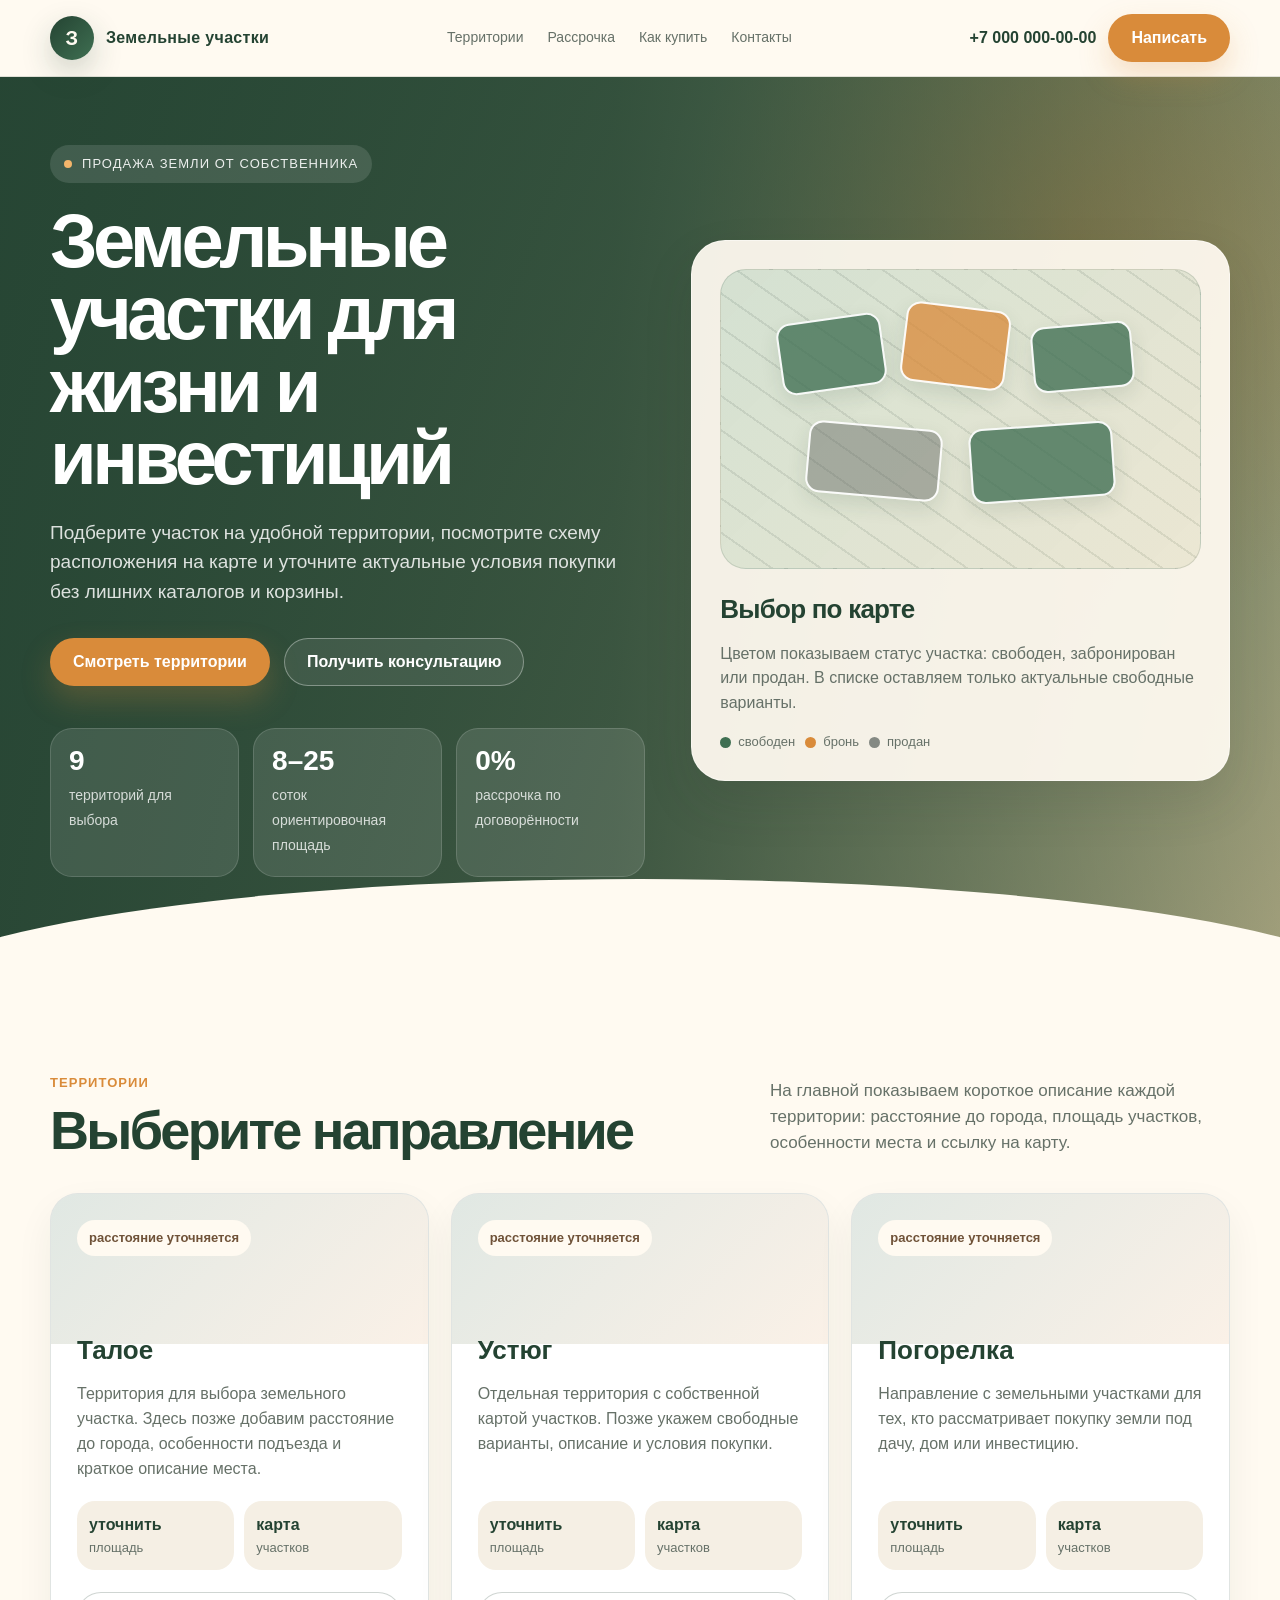
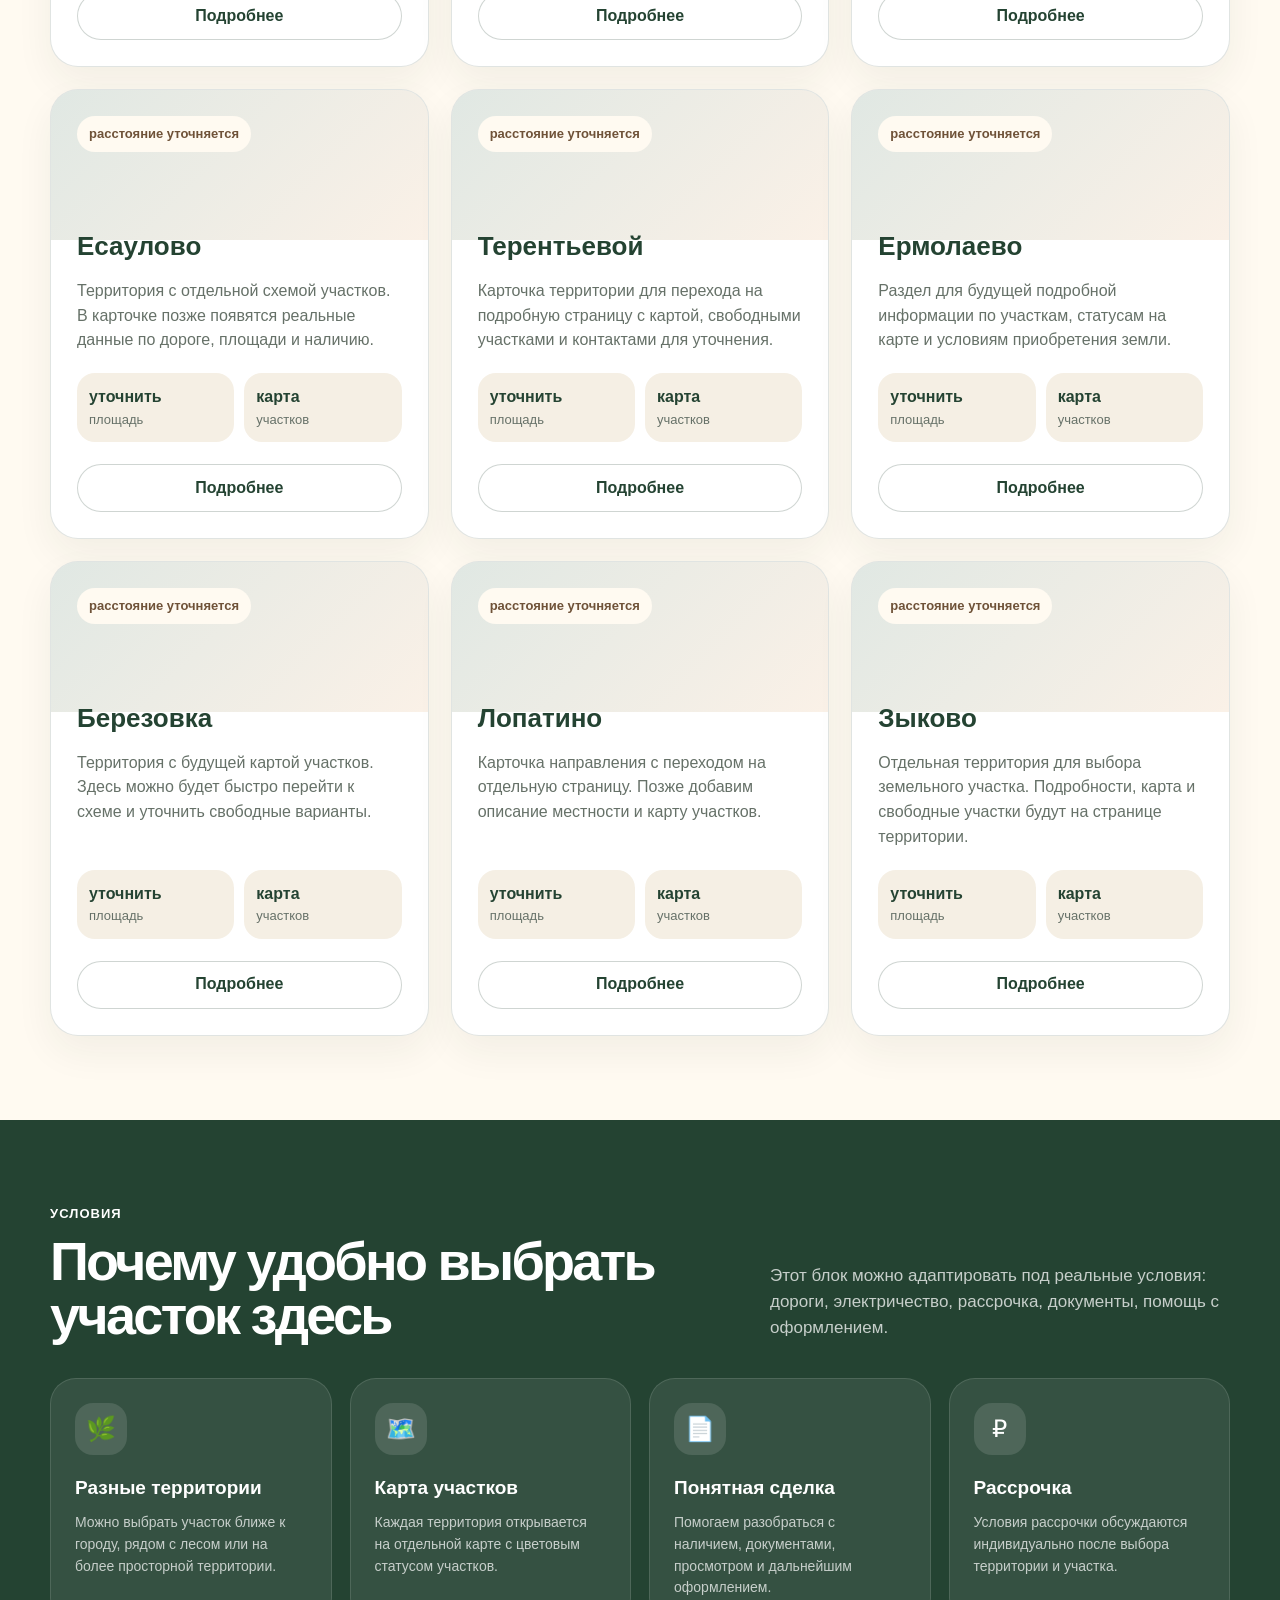
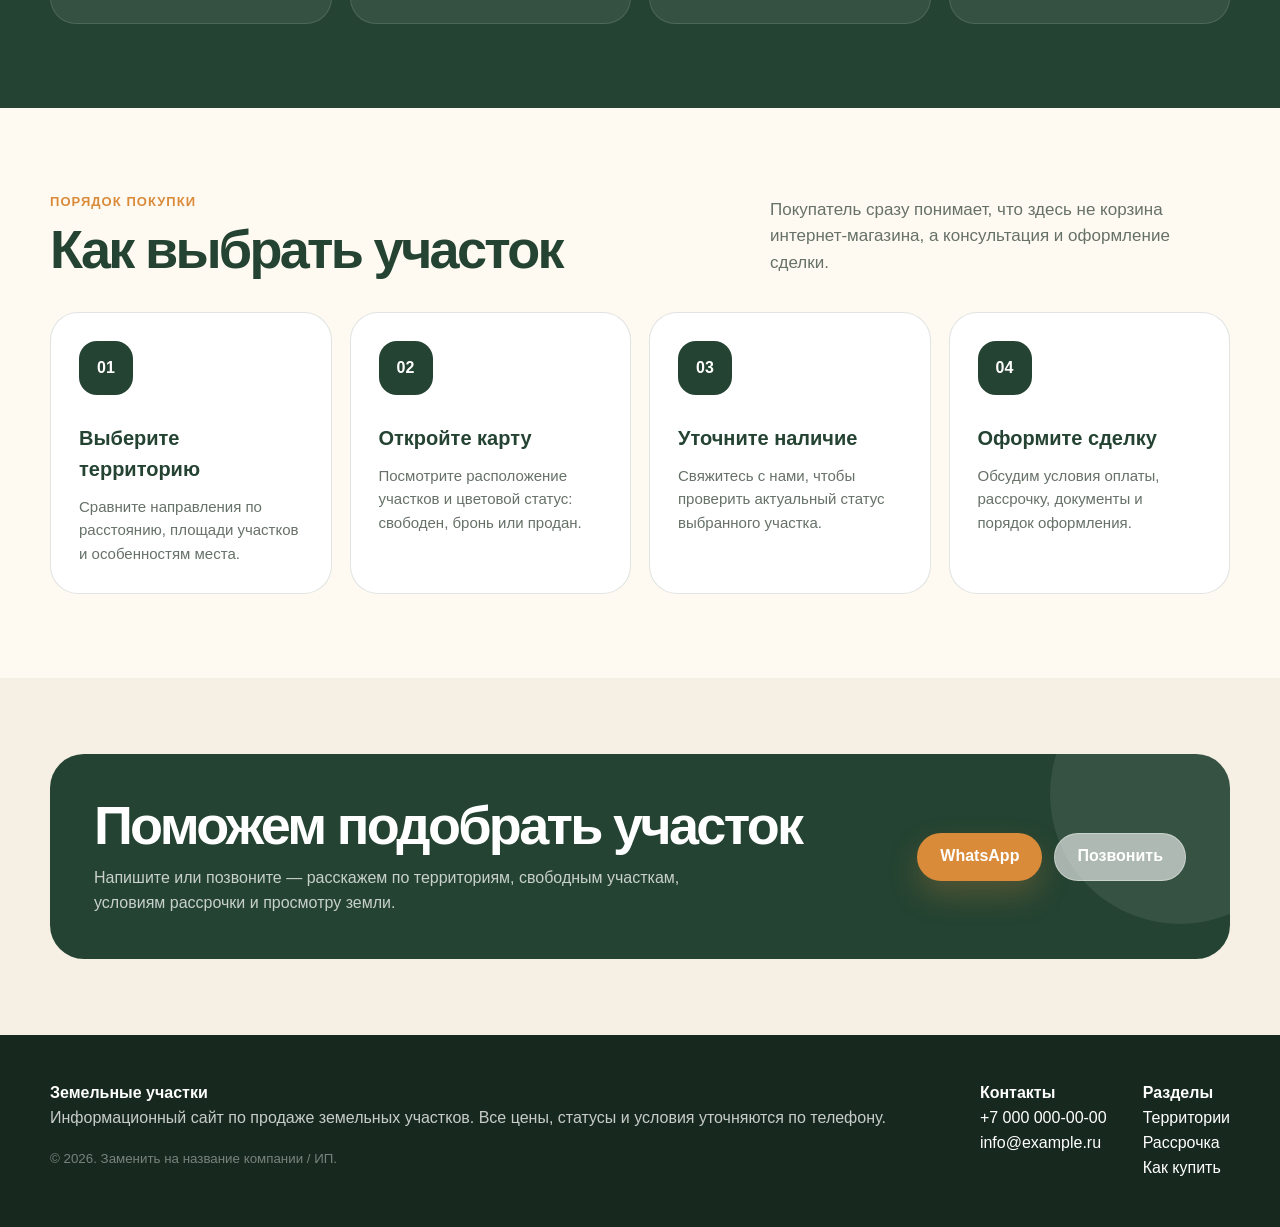
==== index.html @ 8393fc31 "Add files via upload" ====
<!DOCTYPE html>
<html lang="ru">
<head>
  <meta charset="UTF-8" />
  <meta name="viewport" content="width=device-width, initial-scale=1.0" />
  <title>Земельные участки — продажа от собственника</title>
  <link rel="stylesheet" href="style.css" />
</head>
<body>
  <header class="topbar">
    <div class="container header">
      <a class="brand" href="index.html" aria-label="На главную">
        <span class="brand-mark">З</span>
        <span>Земельные участки</span>
      </a>

      <nav class="nav" aria-label="Основная навигация">
        <a href="#territories">Территории</a>
        <a href="#installment">Рассрочка</a>
        <a href="#steps">Как купить</a>
        <a href="#contacts">Контакты</a>
      </nav>

      <div class="header-contacts">
        <a class="phone" href="tel:+70000000000">+7 000 000-00-00</a>
        <a class="btn btn-primary" href="https://wa.me/70000000000">Написать</a>
      </div>
    </div>
  </header>

  <main id="top">
    <section class="hero">
      <div class="container hero-inner">
        <div>
          <span class="eyebrow">Продажа земли от собственника</span>
          <h1>Земельные участки для жизни и инвестиций</h1>
          <p class="hero-text">
            Подберите участок на удобной территории, посмотрите схему расположения на карте и уточните актуальные условия покупки без лишних каталогов и корзины.
          </p>
          <div class="hero-actions">
            <a class="btn btn-primary" href="#territories">Смотреть территории</a>
            <a class="btn btn-outline" href="#contacts">Получить консультацию</a>
          </div>
          <div class="stats" aria-label="Краткие преимущества">
            <div class="stat"><strong>9</strong><span>территорий для выбора</span></div>
            <div class="stat"><strong>8–25</strong><span>соток ориентировочная площадь</span></div>
            <div class="stat"><strong>0%</strong><span>рассрочка по договорённости</span></div>
          </div>
        </div>

        <aside class="hero-card" aria-label="Схема участков">
          <div class="hero-card-map">
            <span class="plot-shape plot-free plot-1" title="Свободный участок"></span>
            <span class="plot-shape plot-booked plot-2" title="Забронированный участок"></span>
            <span class="plot-shape plot-free plot-3" title="Свободный участок"></span>
            <span class="plot-shape plot-sold plot-4" title="Проданный участок"></span>
            <span class="plot-shape plot-free plot-5" title="Свободный участок"></span>
          </div>
          <h3>Выбор по карте</h3>
          <p>Цветом показываем статус участка: свободен, забронирован или продан. В списке оставляем только актуальные свободные варианты.</p>
          <div class="legend">
            <span><i class="dot dot-free"></i> свободен</span>
            <span><i class="dot dot-booked"></i> бронь</span>
            <span><i class="dot dot-sold"></i> продан</span>
          </div>
        </aside>
      </div>
    </section>

    <section class="section" id="territories">
      <div class="container">
        <div class="section-head">
          <div>
            <div class="section-label">Территории</div>
            <h2>Выберите направление</h2>
          </div>
          <p class="section-subtitle">На главной показываем короткое описание каждой территории: расстояние до города, площадь участков, особенности места и ссылку на карту.</p>
        </div>

        <div class="territories-grid">
          <article class="territory-card">
            <span class="distance">расстояние уточняется</span>
            <h3>Талое</h3>
            <p>Территория для выбора земельного участка. Здесь позже добавим расстояние до города, особенности подъезда и краткое описание места.</p>
            <div class="card-meta"><div class="meta-item"><strong>уточнить</strong>площадь</div><div class="meta-item"><strong>карта</strong>участков</div></div>
            <a class="btn btn-outline" href="taloe.html">Подробнее</a>
          </article>

          <article class="territory-card">
            <span class="distance">расстояние уточняется</span>
            <h3>Устюг</h3>
            <p>Отдельная территория с собственной картой участков. Позже укажем свободные варианты, описание и условия покупки.</p>
            <div class="card-meta"><div class="meta-item"><strong>уточнить</strong>площадь</div><div class="meta-item"><strong>карта</strong>участков</div></div>
            <a class="btn btn-outline" href="#">Подробнее</a>
          </article>

          <article class="territory-card">
            <span class="distance">расстояние уточняется</span>
            <h3>Погорелка</h3>
            <p>Направление с земельными участками для тех, кто рассматривает покупку земли под дачу, дом или инвестицию.</p>
            <div class="card-meta"><div class="meta-item"><strong>уточнить</strong>площадь</div><div class="meta-item"><strong>карта</strong>участков</div></div>
            <a class="btn btn-outline" href="#">Подробнее</a>
          </article>

          <article class="territory-card">
            <span class="distance">расстояние уточняется</span>
            <h3>Есаулово</h3>
            <p>Территория с отдельной схемой участков. В карточке позже появятся реальные данные по дороге, площади и наличию.</p>
            <div class="card-meta"><div class="meta-item"><strong>уточнить</strong>площадь</div><div class="meta-item"><strong>карта</strong>участков</div></div>
            <a class="btn btn-outline" href="#">Подробнее</a>
          </article>

          <article class="territory-card">
            <span class="distance">расстояние уточняется</span>
            <h3>Терентьевой</h3>
            <p>Карточка территории для перехода на подробную страницу с картой, свободными участками и контактами для уточнения.</p>
            <div class="card-meta"><div class="meta-item"><strong>уточнить</strong>площадь</div><div class="meta-item"><strong>карта</strong>участков</div></div>
            <a class="btn btn-outline" href="#">Подробнее</a>
          </article>

          <article class="territory-card">
            <span class="distance">расстояние уточняется</span>
            <h3>Ермолаево</h3>
            <p>Раздел для будущей подробной информации по участкам, статусам на карте и условиям приобретения земли.</p>
            <div class="card-meta"><div class="meta-item"><strong>уточнить</strong>площадь</div><div class="meta-item"><strong>карта</strong>участков</div></div>
            <a class="btn btn-outline" href="#">Подробнее</a>
          </article>

          <article class="territory-card">
            <span class="distance">расстояние уточняется</span>
            <h3>Березовка</h3>
            <p>Территория с будущей картой участков. Здесь можно будет быстро перейти к схеме и уточнить свободные варианты.</p>
            <div class="card-meta"><div class="meta-item"><strong>уточнить</strong>площадь</div><div class="meta-item"><strong>карта</strong>участков</div></div>
            <a class="btn btn-outline" href="#">Подробнее</a>
          </article>

          <article class="territory-card">
            <span class="distance">расстояние уточняется</span>
            <h3>Лопатино</h3>
            <p>Карточка направления с переходом на отдельную страницу. Позже добавим описание местности и карту участков.</p>
            <div class="card-meta"><div class="meta-item"><strong>уточнить</strong>площадь</div><div class="meta-item"><strong>карта</strong>участков</div></div>
            <a class="btn btn-outline" href="#">Подробнее</a>
          </article>

          <article class="territory-card">
            <span class="distance">расстояние уточняется</span>
            <h3>Зыково</h3>
            <p>Отдельная территория для выбора земельного участка. Подробности, карта и свободные участки будут на странице территории.</p>
            <div class="card-meta"><div class="meta-item"><strong>уточнить</strong>площадь</div><div class="meta-item"><strong>карта</strong>участков</div></div>
            <a class="btn btn-outline" href="#">Подробнее</a>
          </article>
        </div>
      </div>
    </section>

    <section class="section benefits" id="installment">
      <div class="container">
        <div class="section-head">
          <div><div class="section-label">Условия</div><h2>Почему удобно выбрать участок здесь</h2></div>
          <p class="section-subtitle">Этот блок можно адаптировать под реальные условия: дороги, электричество, рассрочка, документы, помощь с оформлением.</p>
        </div>
        <div class="benefit-grid">
          <div class="benefit"><div class="benefit-icon">🌿</div><h3>Разные территории</h3><p>Можно выбрать участок ближе к городу, рядом с лесом или на более просторной территории.</p></div>
          <div class="benefit"><div class="benefit-icon">🗺️</div><h3>Карта участков</h3><p>Каждая территория открывается на отдельной карте с цветовым статусом участков.</p></div>
          <div class="benefit"><div class="benefit-icon">📄</div><h3>Понятная сделка</h3><p>Помогаем разобраться с наличием, документами, просмотром и дальнейшим оформлением.</p></div>
          <div class="benefit"><div class="benefit-icon">₽</div><h3>Рассрочка</h3><p>Условия рассрочки обсуждаются индивидуально после выбора территории и участка.</p></div>
        </div>
      </div>
    </section>

    <section class="section" id="steps">
      <div class="container">
        <div class="section-head">
          <div><div class="section-label">Порядок покупки</div><h2>Как выбрать участок</h2></div>
          <p class="section-subtitle">Покупатель сразу понимает, что здесь не корзина интернет-магазина, а консультация и оформление сделки.</p>
        </div>
        <div class="steps">
          <div class="step"><h3>Выберите территорию</h3><p>Сравните направления по расстоянию, площади участков и особенностям места.</p></div>
          <div class="step"><h3>Откройте карту</h3><p>Посмотрите расположение участков и цветовой статус: свободен, бронь или продан.</p></div>
          <div class="step"><h3>Уточните наличие</h3><p>Свяжитесь с нами, чтобы проверить актуальный статус выбранного участка.</p></div>
          <div class="step"><h3>Оформите сделку</h3><p>Обсудим условия оплаты, рассрочку, документы и порядок оформления.</p></div>
        </div>
      </div>
    </section>

    <section class="cta" id="contacts">
      <div class="container">
        <div class="cta-box">
          <div>
            <h2>Поможем подобрать участок</h2>
            <p>Напишите или позвоните — расскажем по территориям, свободным участкам, условиям рассрочки и просмотру земли.</p>
          </div>
          <div class="cta-actions">
            <a class="btn btn-primary" href="https://wa.me/70000000000">WhatsApp</a>
            <a class="btn btn-outline" href="tel:+70000000000" style="color: #fff; border-color: rgba(255,255,255,.35);">Позвонить</a>
          </div>
        </div>
      </div>
    </section>
  </main>

  <footer class="footer">
    <div class="container footer-grid">
      <div>
        <strong>Земельные участки</strong>
        <p>Информационный сайт по продаже земельных участков. Все цены, статусы и условия уточняются по телефону.</p>
        <small>© 2026. Заменить на название компании / ИП.</small>
      </div>
      <div><strong>Контакты</strong><br><a href="tel:+70000000000">+7 000 000-00-00</a><br><a href="mailto:info@example.ru">info@example.ru</a></div>
      <div><strong>Разделы</strong><br><a href="#territories">Территории</a><br><a href="#installment">Рассрочка</a><br><a href="#steps">Как купить</a></div>
    </div>
  </footer>
</body>
</html>
---- style.css ----
:root {
  --green: #244332;
  --green-2: #3f6f52;
  --green-3: #e8f1e8;
  --sand: #f5efe4;
  --cream: #fffaf1;
  --orange: #d98b3a;
  --brown: #6f5238;
  --text: #213126;
  --muted: #667168;
  --white: #ffffff;
  --line: rgba(36, 67, 50, 0.14);
  --shadow: 0 22px 50px rgba(38, 48, 42, 0.12);
  --radius: 28px;
  --container: 1180px;
}

* { box-sizing: border-box; margin: 0; padding: 0; }
html { scroll-behavior: smooth; }
body {
  font-family: Arial, Helvetica, sans-serif;
  color: var(--text);
  background: var(--cream);
  line-height: 1.55;
}
a { color: inherit; text-decoration: none; }
img { max-width: 100%; display: block; }
.container { width: min(var(--container), calc(100% - 32px)); margin: 0 auto; }

.topbar {
  position: sticky;
  top: 0;
  z-index: 20;
  background: rgba(255, 250, 241, 0.92);
  backdrop-filter: blur(16px);
  border-bottom: 1px solid var(--line);
}
.header {
  min-height: 76px;
  display: flex;
  align-items: center;
  justify-content: space-between;
  gap: 24px;
}
.brand {
  display: flex;
  align-items: center;
  gap: 12px;
  font-weight: 800;
  letter-spacing: 0.02em;
  color: var(--green);
}
.brand-mark {
  width: 44px;
  height: 44px;
  border-radius: 50%;
  background: linear-gradient(135deg, var(--green), var(--green-2));
  display: grid;
  place-items: center;
  color: var(--cream);
  font-size: 20px;
  box-shadow: 0 12px 30px rgba(36, 67, 50, 0.22);
}
.nav { display: flex; align-items: center; gap: 24px; font-size: 14px; color: var(--muted); }
.nav a:hover { color: var(--green); }
.header-contacts { display: flex; align-items: center; gap: 12px; white-space: nowrap; }
.phone { font-weight: 800; color: var(--green); }

.btn {
  display: inline-flex;
  align-items: center;
  justify-content: center;
  gap: 8px;
  min-height: 48px;
  padding: 0 22px;
  border-radius: 999px;
  border: 1px solid transparent;
  font-weight: 700;
  cursor: pointer;
  transition: 0.2s ease;
  text-align: center;
}
.btn-primary { color: var(--white); background: var(--orange); box-shadow: 0 14px 30px rgba(217, 139, 58, 0.25); }
.btn-primary:hover { transform: translateY(-2px); box-shadow: 0 18px 36px rgba(217, 139, 58, 0.32); }
.btn-outline { color: var(--green); border-color: rgba(36, 67, 50, 0.22); background: rgba(255, 255, 255, 0.6); }
.btn-outline:hover { border-color: var(--green); background: var(--white); }

.hero,
.territory-hero {
  position: relative;
  overflow: hidden;
  color: var(--white);
  background:
    linear-gradient(90deg, rgba(36, 67, 50, 0.94) 0%, rgba(36, 67, 50, 0.80) 48%, rgba(36, 67, 50, 0.30) 100%),
    radial-gradient(circle at 84% 18%, rgba(217, 139, 58, 0.45), transparent 30%),
    linear-gradient(135deg, #486d50, #d8c79b);
}
.hero::after,
.territory-hero::after {
  content: "";
  position: absolute;
  inset: auto -10% -150px -10%;
  height: 260px;
  background: var(--cream);
  border-radius: 50% 50% 0 0;
}
.hero-inner,
.territory-hero-inner {
  position: relative;
  z-index: 2;
  min-height: 650px;
  display: grid;
  grid-template-columns: 1.05fr 0.95fr;
  gap: 46px;
  align-items: center;
  padding: 68px 0 112px;
}
.territory-hero-inner { min-height: 520px; }
.breadcrumbs { display: flex; flex-wrap: wrap; gap: 8px; margin-bottom: 26px; color: rgba(255, 255, 255, 0.72); font-size: 14px; }
.breadcrumbs a { color: rgba(255, 255, 255, 0.86); }
.eyebrow {
  display: inline-flex;
  align-items: center;
  gap: 10px;
  margin-bottom: 22px;
  padding: 9px 14px;
  border-radius: 999px;
  background: rgba(255, 255, 255, 0.12);
  color: rgba(255, 255, 255, 0.9);
  font-size: 13px;
  text-transform: uppercase;
  letter-spacing: 0.08em;
}
.eyebrow::before { content: ""; width: 8px; height: 8px; border-radius: 50%; background: #f3b56b; }
h1 { font-size: clamp(38px, 6vw, 76px); line-height: 0.95; letter-spacing: -0.06em; margin-bottom: 24px; }
.hero-text { max-width: 650px; color: rgba(255, 255, 255, 0.84); font-size: 19px; margin-bottom: 32px; }
.hero-actions { display: flex; flex-wrap: wrap; gap: 14px; margin-bottom: 42px; }
.territory-hero .hero-actions { margin-bottom: 0; }
.hero .btn-outline,
.territory-hero .btn-outline { color: var(--white); border-color: rgba(255, 255, 255, 0.35); background: rgba(255, 255, 255, 0.08); }

.stats { display: grid; grid-template-columns: repeat(3, 1fr); gap: 14px; max-width: 670px; }
.stat { padding: 18px; border-radius: 22px; background: rgba(255, 255, 255, 0.11); border: 1px solid rgba(255, 255, 255, 0.14); }
.stat strong { display: block; font-size: 28px; line-height: 1; margin-bottom: 8px; }
.stat span { color: rgba(255, 255, 255, 0.78); font-size: 14px; }

.hero-card,
.hero-side-card {
  padding: 28px;
  border-radius: 34px;
  background: rgba(255, 250, 241, 0.94);
  color: var(--text);
  box-shadow: var(--shadow);
  border: 1px solid rgba(255, 255, 255, 0.45);
}
.hero-card-map {
  min-height: 300px;
  border-radius: 26px;
  background:
    linear-gradient(135deg, rgba(63, 111, 82, 0.15), rgba(217, 139, 58, 0.12)),
    repeating-linear-gradient(35deg, rgba(36, 67, 50, 0.11) 0 2px, transparent 2px 28px),
    #eef4e8;
  border: 1px solid var(--line);
  position: relative;
  overflow: hidden;
  margin-bottom: 20px;
}
.plot-shape { position: absolute; border-radius: 14px; border: 2px solid rgba(255, 255, 255, 0.95); box-shadow: 0 8px 20px rgba(36, 67, 50, 0.12); }
.plot-free { background: rgba(63, 111, 82, 0.78); }
.plot-booked { background: rgba(217, 139, 58, 0.76); }
.plot-sold { background: rgba(92, 97, 91, 0.44); }
.plot-1 { left: 12%; top: 16%; width: 22%; height: 24%; transform: rotate(-8deg); }
.plot-2 { left: 38%; top: 12%; width: 22%; height: 27%; transform: rotate(7deg); }
.plot-3 { left: 65%; top: 18%; width: 21%; height: 22%; transform: rotate(-5deg); }
.plot-4 { left: 18%; top: 52%; width: 28%; height: 24%; transform: rotate(5deg); }
.plot-5 { left: 52%; top: 52%; width: 30%; height: 25%; transform: rotate(-4deg); }
.hero-card h3,
.hero-side-card h2 { font-size: 26px; color: var(--green); margin-bottom: 12px; letter-spacing: -0.03em; }
.hero-card p,
.hero-side-card p { color: var(--muted); }

.legend,
.status-legend { display: flex; flex-wrap: wrap; gap: 10px; margin-top: 16px; font-size: 13px; color: var(--muted); }
.legend span,
.status-legend span { display: inline-flex; align-items: center; gap: 7px; }
.dot { width: 11px; height: 11px; border-radius: 50%; display: inline-block; }
.dot-free { background: #3f6f52; }
.dot-booked { background: #d98b3a; }
.dot-sold { background: #848983; }

.quick-info { display: grid; gap: 12px; margin-bottom: 20px; }
.quick-info-item { display: flex; align-items: center; justify-content: space-between; gap: 16px; padding: 14px; border-radius: 18px; background: var(--sand); color: var(--muted); }
.quick-info-item strong { color: var(--green); text-align: right; }

.section { padding: 84px 0; }
.section-head { display: flex; justify-content: space-between; gap: 28px; align-items: end; margin-bottom: 36px; }
.section-label { color: var(--orange); font-weight: 800; text-transform: uppercase; letter-spacing: 0.08em; font-size: 13px; margin-bottom: 10px; }
h2 { font-size: clamp(32px, 4.6vw, 54px); line-height: 1; letter-spacing: -0.05em; color: var(--green); }
.section-subtitle { max-width: 460px; color: var(--muted); font-size: 17px; }

.territories-grid { display: grid; grid-template-columns: repeat(3, 1fr); gap: 22px; }
.territory-card {
  position: relative;
  padding: 26px;
  min-height: 360px;
  border-radius: var(--radius);
  background: var(--white);
  border: 1px solid var(--line);
  box-shadow: 0 16px 38px rgba(38, 48, 42, 0.06);
  display: flex;
  flex-direction: column;
  overflow: hidden;
}
.territory-card::before { content: ""; position: absolute; inset: 0; height: 150px; background: linear-gradient(135deg, rgba(63, 111, 82, 0.16), rgba(217, 139, 58, 0.12)); }
.territory-card > * { position: relative; z-index: 2; }
.distance { align-self: flex-start; padding: 8px 12px; border-radius: 999px; background: var(--cream); color: var(--brown); font-weight: 700; font-size: 13px; margin-bottom: 74px; }
.territory-card h3 { font-size: 26px; color: var(--green); margin-bottom: 12px; }
.territory-card p { color: var(--muted); margin-bottom: 20px; }
.card-meta { display: grid; grid-template-columns: repeat(2, 1fr); gap: 10px; margin-top: auto; margin-bottom: 22px; }
.meta-item { padding: 12px; border-radius: 18px; background: var(--sand); font-size: 13px; color: var(--muted); }
.meta-item strong { display: block; color: var(--green); font-size: 16px; }

.benefits { background: var(--green); color: var(--white); }
.benefits h2,
.benefits .section-label { color: var(--white); }
.benefits .section-subtitle { color: rgba(255, 255, 255, 0.74); }
.benefit-grid { display: grid; grid-template-columns: repeat(4, 1fr); gap: 18px; }
.benefit { padding: 24px; border-radius: 26px; background: rgba(255, 255, 255, 0.08); border: 1px solid rgba(255, 255, 255, 0.12); }
.benefit-icon { width: 52px; height: 52px; border-radius: 18px; display: grid; place-items: center; background: rgba(255, 255, 255, 0.12); margin-bottom: 18px; font-size: 24px; }
.benefit h3 { margin-bottom: 10px; font-size: 19px; }
.benefit p { color: rgba(255, 255, 255, 0.72); font-size: 14px; }

.map-layout { display: grid; grid-template-columns: 1.25fr 0.75fr; gap: 26px; align-items: start; }
.map-box { border-radius: 32px; overflow: hidden; min-height: 590px; background: var(--sand); box-shadow: var(--shadow); border: 1px solid var(--line); }
.map-box iframe { width: 100%; height: 590px; border: none; display: block; }
.panel { border-radius: 32px; padding: 28px; background: var(--white); border: 1px solid var(--line); box-shadow: 0 18px 42px rgba(38, 48, 42, 0.06); }
.panel h3 { font-size: 26px; color: var(--green); margin-bottom: 14px; letter-spacing: -0.03em; }
.panel p { color: var(--muted); }
.available-top { display: flex; align-items: center; justify-content: space-between; gap: 14px; margin-top: 22px; margin-bottom: 12px; }
.available-count { padding: 7px 12px; border-radius: 999px; background: var(--green-3); color: var(--green); font-size: 13px; font-weight: 800; white-space: nowrap; }
.available-list { display: grid; gap: 10px; max-height: 520px; overflow: auto; padding-right: 6px; }
.available-list::-webkit-scrollbar { width: 8px; }
.available-list::-webkit-scrollbar-thumb { background: rgba(36, 67, 50, 0.22); border-radius: 999px; }
.plot-card { display: grid; grid-template-columns: 1fr auto; gap: 10px; padding: 14px; border-radius: 18px; background: var(--green-3); border: 1px solid rgba(63, 111, 82, 0.14); }
.plot-card strong { color: var(--green); }
.plot-card span { color: var(--muted); font-size: 14px; }
.status-pill { align-self: start; padding: 5px 10px; border-radius: 999px; background: #ffffff; color: var(--green); font-size: 12px; font-weight: 800; border: 1px solid rgba(63, 111, 82, 0.18); }
.note-box { margin-top: 20px; padding: 18px; border-radius: 20px; background: var(--sand); color: var(--brown); font-size: 14px; }
.details-grid { display: grid; grid-template-columns: repeat(3, 1fr); gap: 18px; }
.detail-card { padding: 26px; border-radius: 28px; background: var(--white); border: 1px solid var(--line); box-shadow: 0 16px 38px rgba(38, 48, 42, 0.06); }
.detail-card h3 { color: var(--green); font-size: 22px; margin-bottom: 12px; }
.detail-card p { color: var(--muted); }
.steps,
.buy-steps { display: grid; grid-template-columns: repeat(4, 1fr); gap: 18px; counter-reset: step; }
.step { position: relative; padding: 28px; border-radius: 28px; background: var(--white); border: 1px solid var(--line); min-height: 220px; counter-increment: step; }
.step::before { content: counter(step, decimal-leading-zero); display: inline-flex; width: 54px; height: 54px; border-radius: 18px; align-items: center; justify-content: center; background: var(--green); color: var(--white); font-weight: 800; margin-bottom: 28px; }
.step h3 { color: var(--green); margin-bottom: 10px; font-size: 20px; }
.step p { color: var(--muted); font-size: 15px; }
.cta { padding: 76px 0; background: var(--sand); }
.cta-box { display: grid; grid-template-columns: 1fr auto; align-items: center; gap: 28px; padding: 44px; border-radius: 34px; background: var(--green); color: var(--white); overflow: hidden; position: relative; }
.cta-box::after { content: ""; position: absolute; width: 260px; height: 260px; right: -80px; top: -90px; border-radius: 50%; background: rgba(255, 255, 255, 0.08); }
.cta-box h2 { color: var(--white); margin-bottom: 14px; }
.cta-box p { color: rgba(255, 255, 255, 0.75); max-width: 620px; }
.cta-actions { display: flex; flex-wrap: wrap; gap: 12px; position: relative; z-index: 2; }
.footer { padding: 46px 0; background: #17291f; color: rgba(255, 255, 255, 0.76); }
.footer-grid { display: grid; grid-template-columns: 1fr auto auto; gap: 36px; align-items: start; }
.footer strong,
.footer a { color: var(--white); }
.footer small { display: block; margin-top: 18px; color: rgba(255, 255, 255, 0.42); }

@media (max-width: 980px) {
  .nav { display: none; }
  .hero-inner,
  .territory-hero-inner,
  .map-layout,
  .cta-box,
  .footer-grid { grid-template-columns: 1fr; }
  .hero-inner,
  .territory-hero-inner { min-height: auto; padding-top: 56px; }
  .territories-grid,
  .benefit-grid,
  .steps,
  .buy-steps,
  .details-grid { grid-template-columns: repeat(2, 1fr); }
  .section-head { display: block; }
  .section-subtitle { margin-top: 16px; }
}
@media (max-width: 640px) {
  .header { min-height: auto; padding: 14px 0; }
  .header-contacts .phone { display: none; }
  .hero-inner,
  .territory-hero-inner { padding-bottom: 92px; }
  .stats,
  .territories-grid,
  .benefit-grid,
  .steps,
  .buy-steps,
  .details-grid { grid-template-columns: 1fr; }
  .section { padding: 62px 0; }
  .territory-card,
  .hero-card,
  .hero-side-card,
  .panel,
  .detail-card,
  .cta-box { padding: 22px; border-radius: 24px; }
  .map-box,
  .map-box iframe { min-height: 430px; height: 430px; }
}
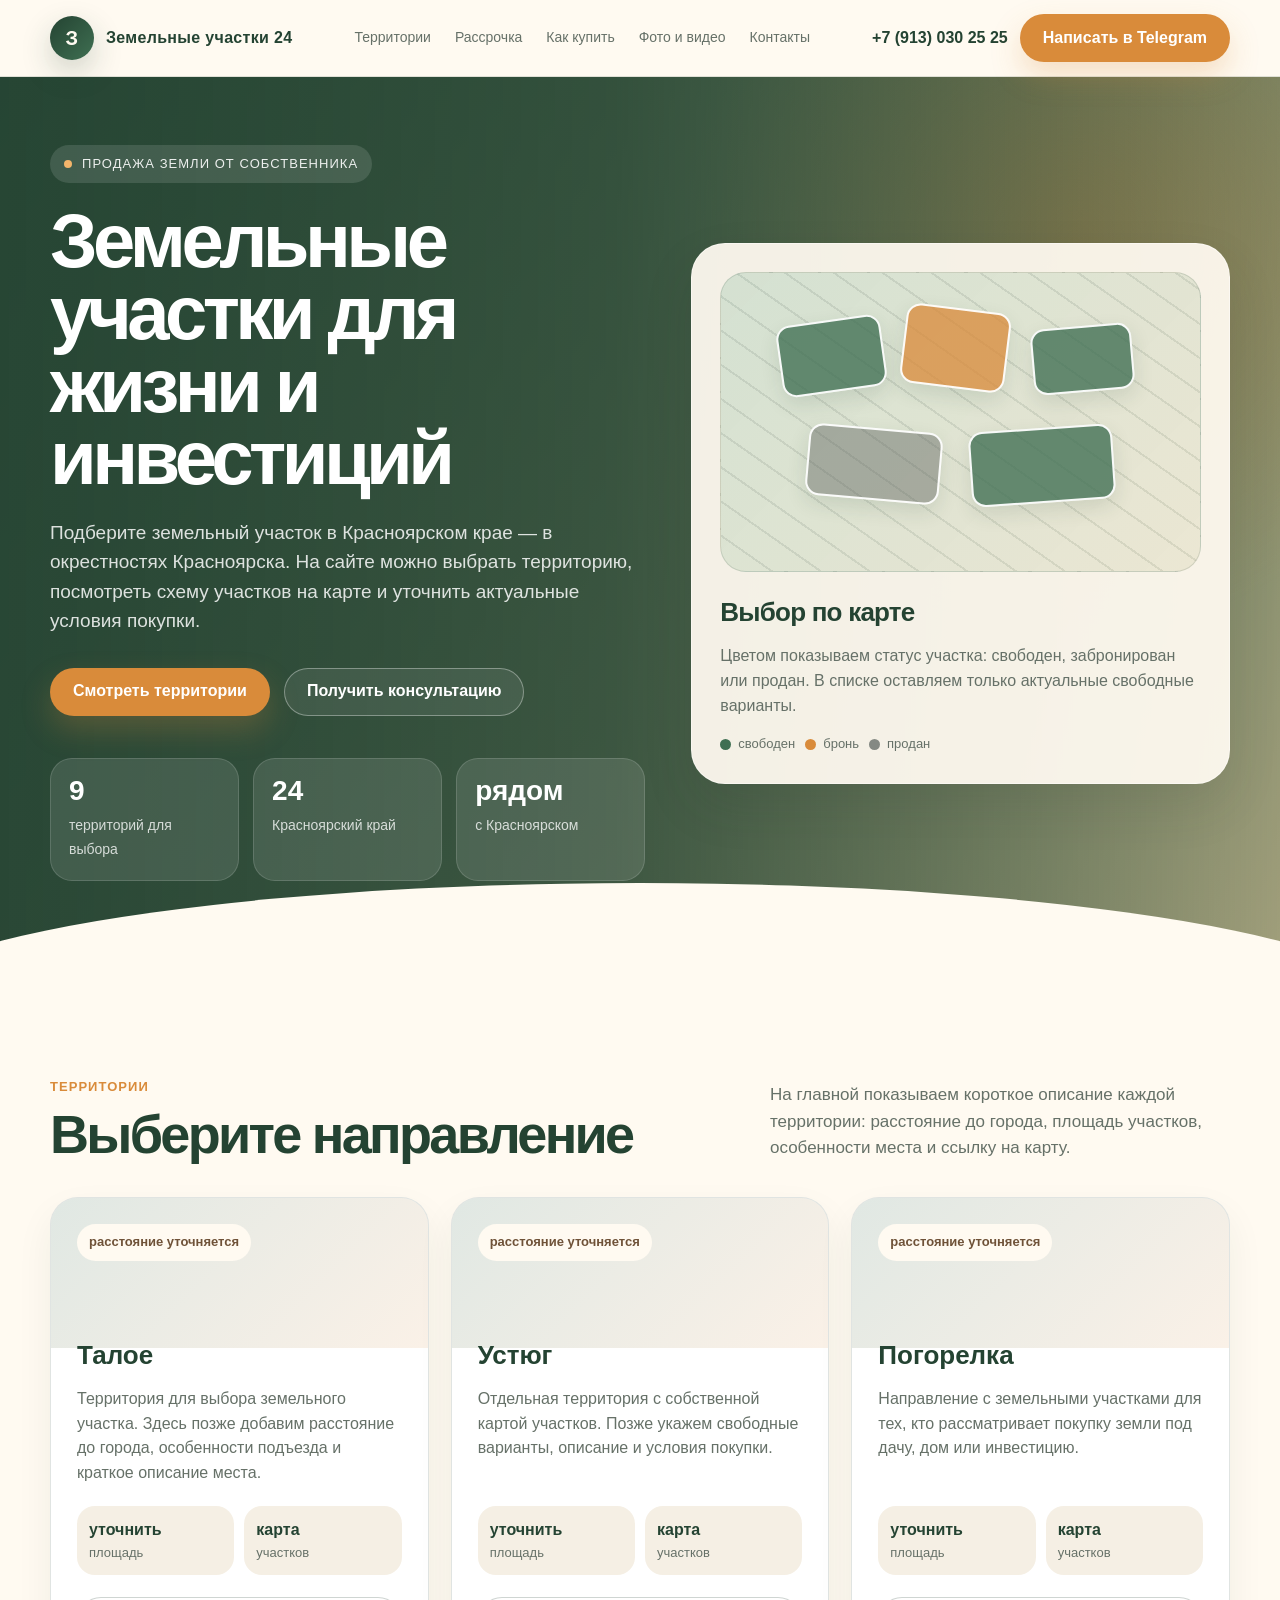
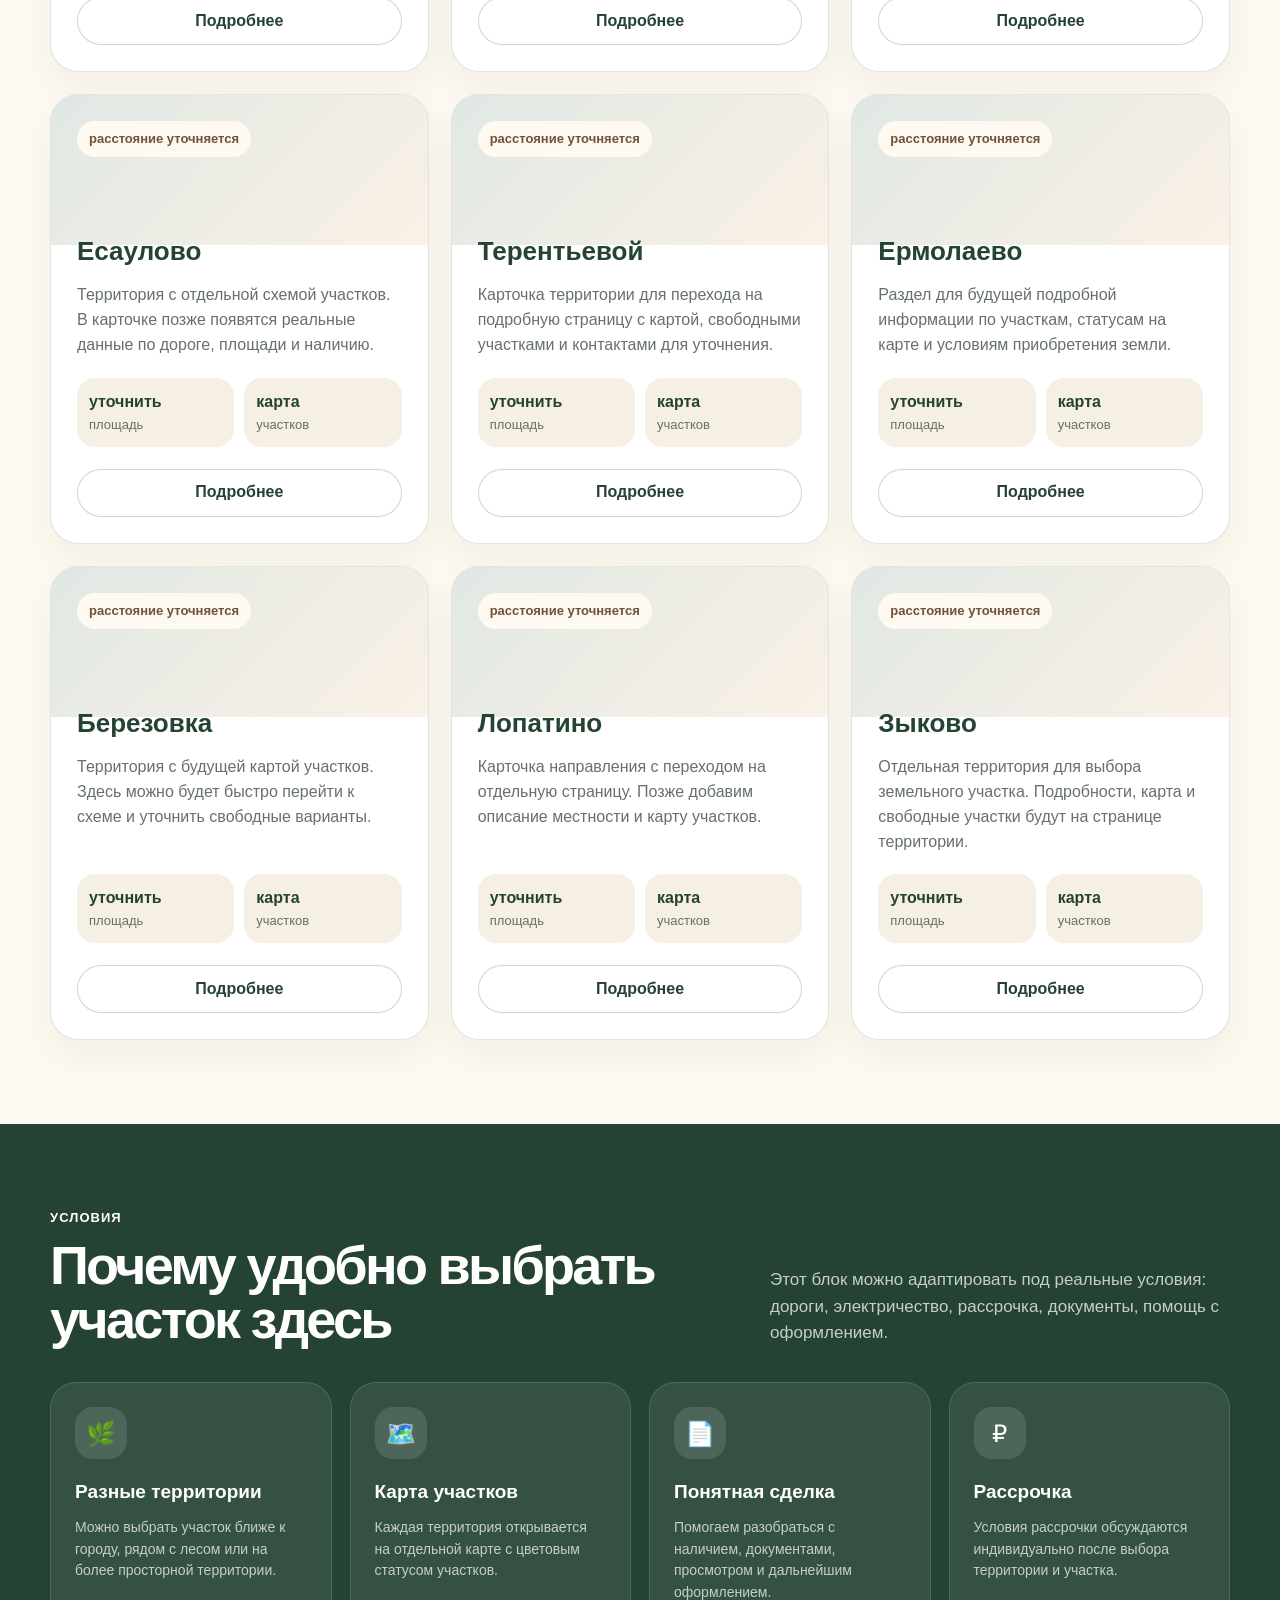
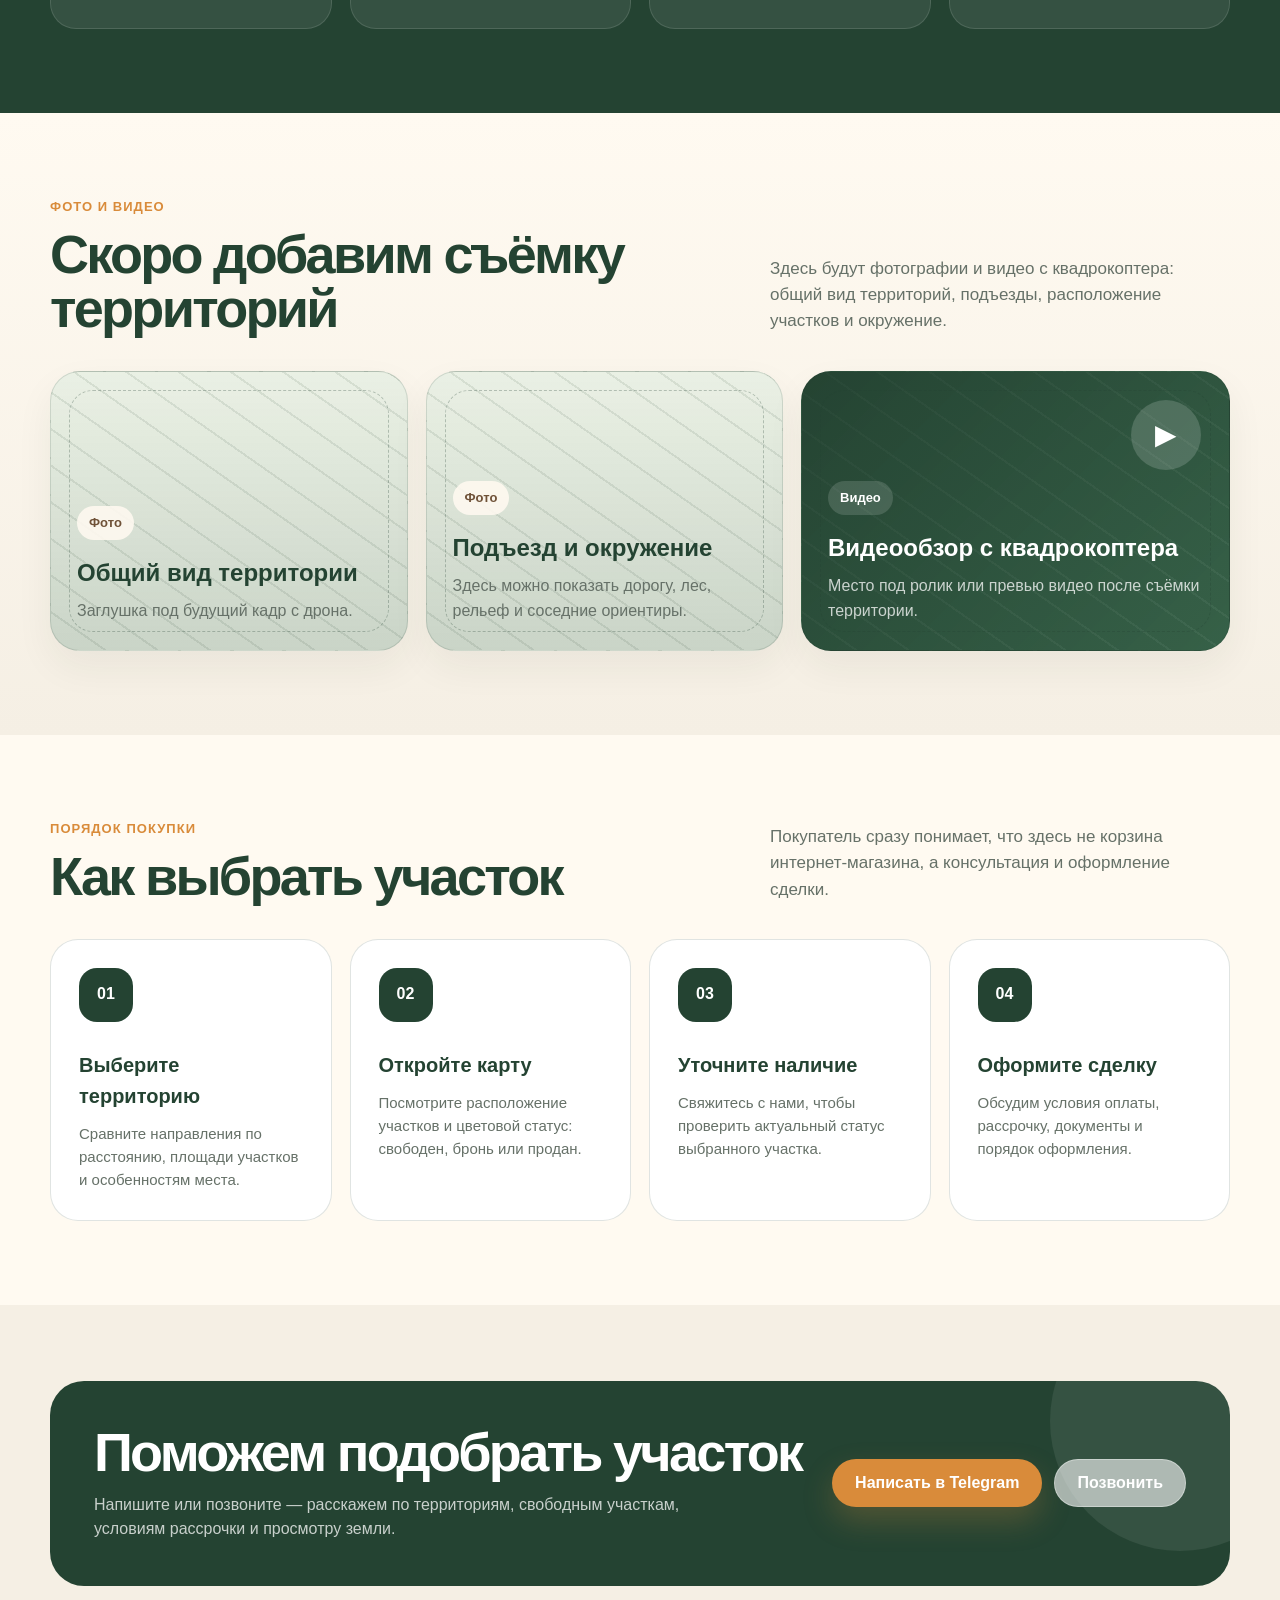
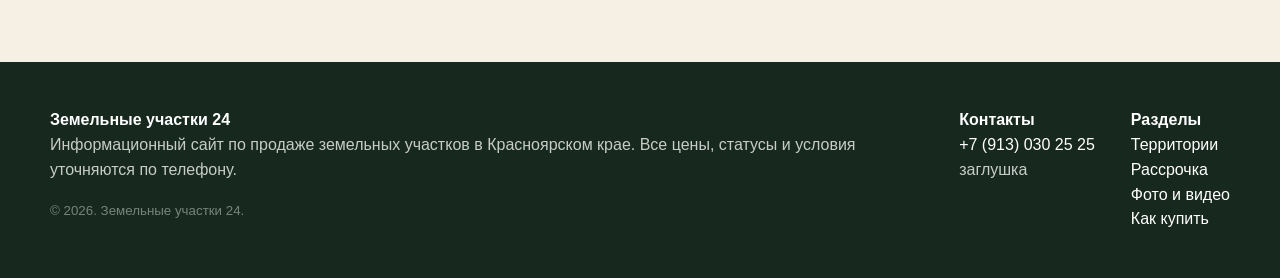
==== commit 580c8d5a: "Add files via upload" ====
--- a/index.html
+++ b/index.html
@@ -3,7 +3,7 @@
 <head>
   <meta charset="UTF-8" />
   <meta name="viewport" content="width=device-width, initial-scale=1.0" />
-  <title>Земельные участки — продажа от собственника</title>
+  <title>Земельные участки 24 — участки для жизни и инвестиций</title>
   <link rel="stylesheet" href="style.css" />
 </head>
 <body>
@@ -11,19 +11,20 @@
     <div class="container header">
       <a class="brand" href="index.html" aria-label="На главную">
         <span class="brand-mark">З</span>
-        <span>Земельные участки</span>
+        <span>Земельные участки 24</span>
       </a>
 
       <nav class="nav" aria-label="Основная навигация">
         <a href="#territories">Территории</a>
         <a href="#installment">Рассрочка</a>
         <a href="#steps">Как купить</a>
+        <a href="#media">Фото и видео</a>
         <a href="#contacts">Контакты</a>
       </nav>
 
       <div class="header-contacts">
-        <a class="phone" href="tel:+70000000000">+7 000 000-00-00</a>
-        <a class="btn btn-primary" href="https://wa.me/70000000000">Написать</a>
+        <a class="phone" href="tel:+79130302525">+7 (913) 030 25 25</a>
+        <a class="btn btn-primary" href="https://t.me/Anatoliy_777">Написать в Telegram</a>
       </div>
     </div>
   </header>
@@ -35,7 +36,7 @@
           <span class="eyebrow">Продажа земли от собственника</span>
           <h1>Земельные участки для жизни и инвестиций</h1>
           <p class="hero-text">
-            Подберите участок на удобной территории, посмотрите схему расположения на карте и уточните актуальные условия покупки без лишних каталогов и корзины.
+            Подберите земельный участок в Красноярском крае — в окрестностях Красноярска. На сайте можно выбрать территорию, посмотреть схему участков на карте и уточнить актуальные условия покупки.
           </p>
           <div class="hero-actions">
             <a class="btn btn-primary" href="#territories">Смотреть территории</a>
@@ -43,8 +44,8 @@
           </div>
           <div class="stats" aria-label="Краткие преимущества">
             <div class="stat"><strong>9</strong><span>территорий для выбора</span></div>
-            <div class="stat"><strong>8–25</strong><span>соток ориентировочная площадь</span></div>
-            <div class="stat"><strong>0%</strong><span>рассрочка по договорённости</span></div>
+            <div class="stat"><strong>24</strong><span>Красноярский край</span></div>
+            <div class="stat"><strong>рядом</strong><span>с Красноярском</span></div>
           </div>
         </div>
 
@@ -168,6 +169,37 @@
       </div>
     </section>
 
+
+    <section class="section media-section" id="media">
+      <div class="container">
+        <div class="section-head">
+          <div>
+            <div class="section-label">Фото и видео</div>
+            <h2>Скоро добавим съёмку территорий</h2>
+          </div>
+          <p class="section-subtitle">Здесь будут фотографии и видео с квадрокоптера: общий вид территорий, подъезды, расположение участков и окружение.</p>
+        </div>
+
+        <div class="media-grid">
+          <div class="media-card media-photo">
+            <span>Фото</span>
+            <h3>Общий вид территории</h3>
+            <p>Заглушка под будущий кадр с дрона.</p>
+          </div>
+          <div class="media-card media-photo">
+            <span>Фото</span>
+            <h3>Подъезд и окружение</h3>
+            <p>Здесь можно показать дорогу, лес, рельеф и соседние ориентиры.</p>
+          </div>
+          <div class="media-card media-video">
+            <span>Видео</span>
+            <h3>Видеообзор с квадрокоптера</h3>
+            <p>Место под ролик или превью видео после съёмки территории.</p>
+          </div>
+        </div>
+      </div>
+    </section>
+
     <section class="section" id="steps">
       <div class="container">
         <div class="section-head">
@@ -191,7 +223,7 @@
             <p>Напишите или позвоните — расскажем по территориям, свободным участкам, условиям рассрочки и просмотру земли.</p>
           </div>
           <div class="cta-actions">
-            <a class="btn btn-primary" href="https://wa.me/70000000000">WhatsApp</a>
+            <a class="btn btn-primary" href="https://t.me/Anatoliy_777">Написать в Telegram</a>
             <a class="btn btn-outline" href="tel:+70000000000" style="color: #fff; border-color: rgba(255,255,255,.35);">Позвонить</a>
           </div>
         </div>
@@ -202,12 +234,12 @@
   <footer class="footer">
     <div class="container footer-grid">
       <div>
-        <strong>Земельные участки</strong>
-        <p>Информационный сайт по продаже земельных участков. Все цены, статусы и условия уточняются по телефону.</p>
-        <small>© 2026. Заменить на название компании / ИП.</small>
-      </div>
-      <div><strong>Контакты</strong><br><a href="tel:+70000000000">+7 000 000-00-00</a><br><a href="mailto:info@example.ru">info@example.ru</a></div>
-      <div><strong>Разделы</strong><br><a href="#territories">Территории</a><br><a href="#installment">Рассрочка</a><br><a href="#steps">Как купить</a></div>
+        <strong>Земельные участки 24</strong>
+        <p>Информационный сайт по продаже земельных участков в Красноярском крае. Все цены, статусы и условия уточняются по телефону.</p>
+        <small>© 2026. Земельные участки 24.</small>
+      </div>
+      <div><strong>Контакты</strong><br><a href="tel:+79130302525">+7 (913) 030 25 25</a><br><span>заглушка</span></div>
+      <div><strong>Разделы</strong><br><a href="#territories">Территории</a><br><a href="#installment">Рассрочка</a><br><a href="#media">Фото и видео</a><br><a href="#steps">Как купить</a></div>
     </div>
   </footer>
 </body>
--- a/style.css
+++ b/style.css
@@ -256,6 +256,91 @@
 .step::before { content: counter(step, decimal-leading-zero); display: inline-flex; width: 54px; height: 54px; border-radius: 18px; align-items: center; justify-content: center; background: var(--green); color: var(--white); font-weight: 800; margin-bottom: 28px; }
 .step h3 { color: var(--green); margin-bottom: 10px; font-size: 20px; }
 .step p { color: var(--muted); font-size: 15px; }
+
+.media-section {
+  background: linear-gradient(180deg, var(--cream), var(--sand));
+}
+.media-grid {
+  display: grid;
+  grid-template-columns: 1fr 1fr 1.2fr;
+  gap: 18px;
+}
+.media-card {
+  min-height: 280px;
+  border-radius: 30px;
+  padding: 26px;
+  display: flex;
+  flex-direction: column;
+  justify-content: flex-end;
+  position: relative;
+  overflow: hidden;
+  border: 1px solid var(--line);
+  box-shadow: 0 16px 38px rgba(38, 48, 42, 0.06);
+  background:
+    linear-gradient(180deg, rgba(36, 67, 50, 0.02), rgba(36, 67, 50, 0.18)),
+    repeating-linear-gradient(35deg, rgba(36, 67, 50, 0.10) 0 2px, transparent 2px 30px),
+    #eef4e8;
+}
+.media-card::before {
+  content: "";
+  position: absolute;
+  inset: 18px;
+  border-radius: 24px;
+  border: 1px dashed rgba(36, 67, 50, 0.28);
+}
+.media-card > * {
+  position: relative;
+  z-index: 2;
+}
+.media-card span {
+  align-self: flex-start;
+  padding: 7px 12px;
+  border-radius: 999px;
+  background: rgba(255, 250, 241, 0.88);
+  color: var(--brown);
+  font-size: 13px;
+  font-weight: 800;
+  margin-bottom: 14px;
+}
+.media-card h3 {
+  color: var(--green);
+  font-size: 24px;
+  margin-bottom: 8px;
+}
+.media-card p {
+  color: var(--muted);
+}
+.media-video {
+  background:
+    linear-gradient(135deg, rgba(36, 67, 50, 0.88), rgba(63, 111, 82, 0.68)),
+    repeating-linear-gradient(35deg, rgba(255, 255, 255, 0.14) 0 2px, transparent 2px 30px),
+    #244332;
+}
+.media-video span {
+  background: rgba(255, 255, 255, 0.14);
+  color: var(--white);
+}
+.media-video h3 {
+  color: var(--white);
+}
+.media-video p {
+  color: rgba(255, 255, 255, 0.75);
+}
+.media-video::after {
+  content: "▶";
+  position: absolute;
+  top: 28px;
+  right: 28px;
+  width: 70px;
+  height: 70px;
+  border-radius: 50%;
+  display: grid;
+  place-items: center;
+  background: rgba(255, 255, 255, 0.16);
+  color: var(--white);
+  font-size: 28px;
+}
+
 .cta { padding: 76px 0; background: var(--sand); }
 .cta-box { display: grid; grid-template-columns: 1fr auto; align-items: center; gap: 28px; padding: 44px; border-radius: 34px; background: var(--green); color: var(--white); overflow: hidden; position: relative; }
 .cta-box::after { content: ""; position: absolute; width: 260px; height: 260px; right: -80px; top: -90px; border-radius: 50%; background: rgba(255, 255, 255, 0.08); }
@@ -281,7 +366,8 @@
   .benefit-grid,
   .steps,
   .buy-steps,
-  .details-grid { grid-template-columns: repeat(2, 1fr); }
+  .details-grid,
+  .media-grid { grid-template-columns: repeat(2, 1fr); }
   .section-head { display: block; }
   .section-subtitle { margin-top: 16px; }
 }
@@ -295,14 +381,16 @@
   .benefit-grid,
   .steps,
   .buy-steps,
-  .details-grid { grid-template-columns: 1fr; }
+  .details-grid,
+  .media-grid { grid-template-columns: 1fr; }
   .section { padding: 62px 0; }
   .territory-card,
   .hero-card,
   .hero-side-card,
   .panel,
   .detail-card,
-  .cta-box { padding: 22px; border-radius: 24px; }
+  .cta-box,
+  .media-card { padding: 22px; border-radius: 24px; }
   .map-box,
   .map-box iframe { min-height: 430px; height: 430px; }
 }
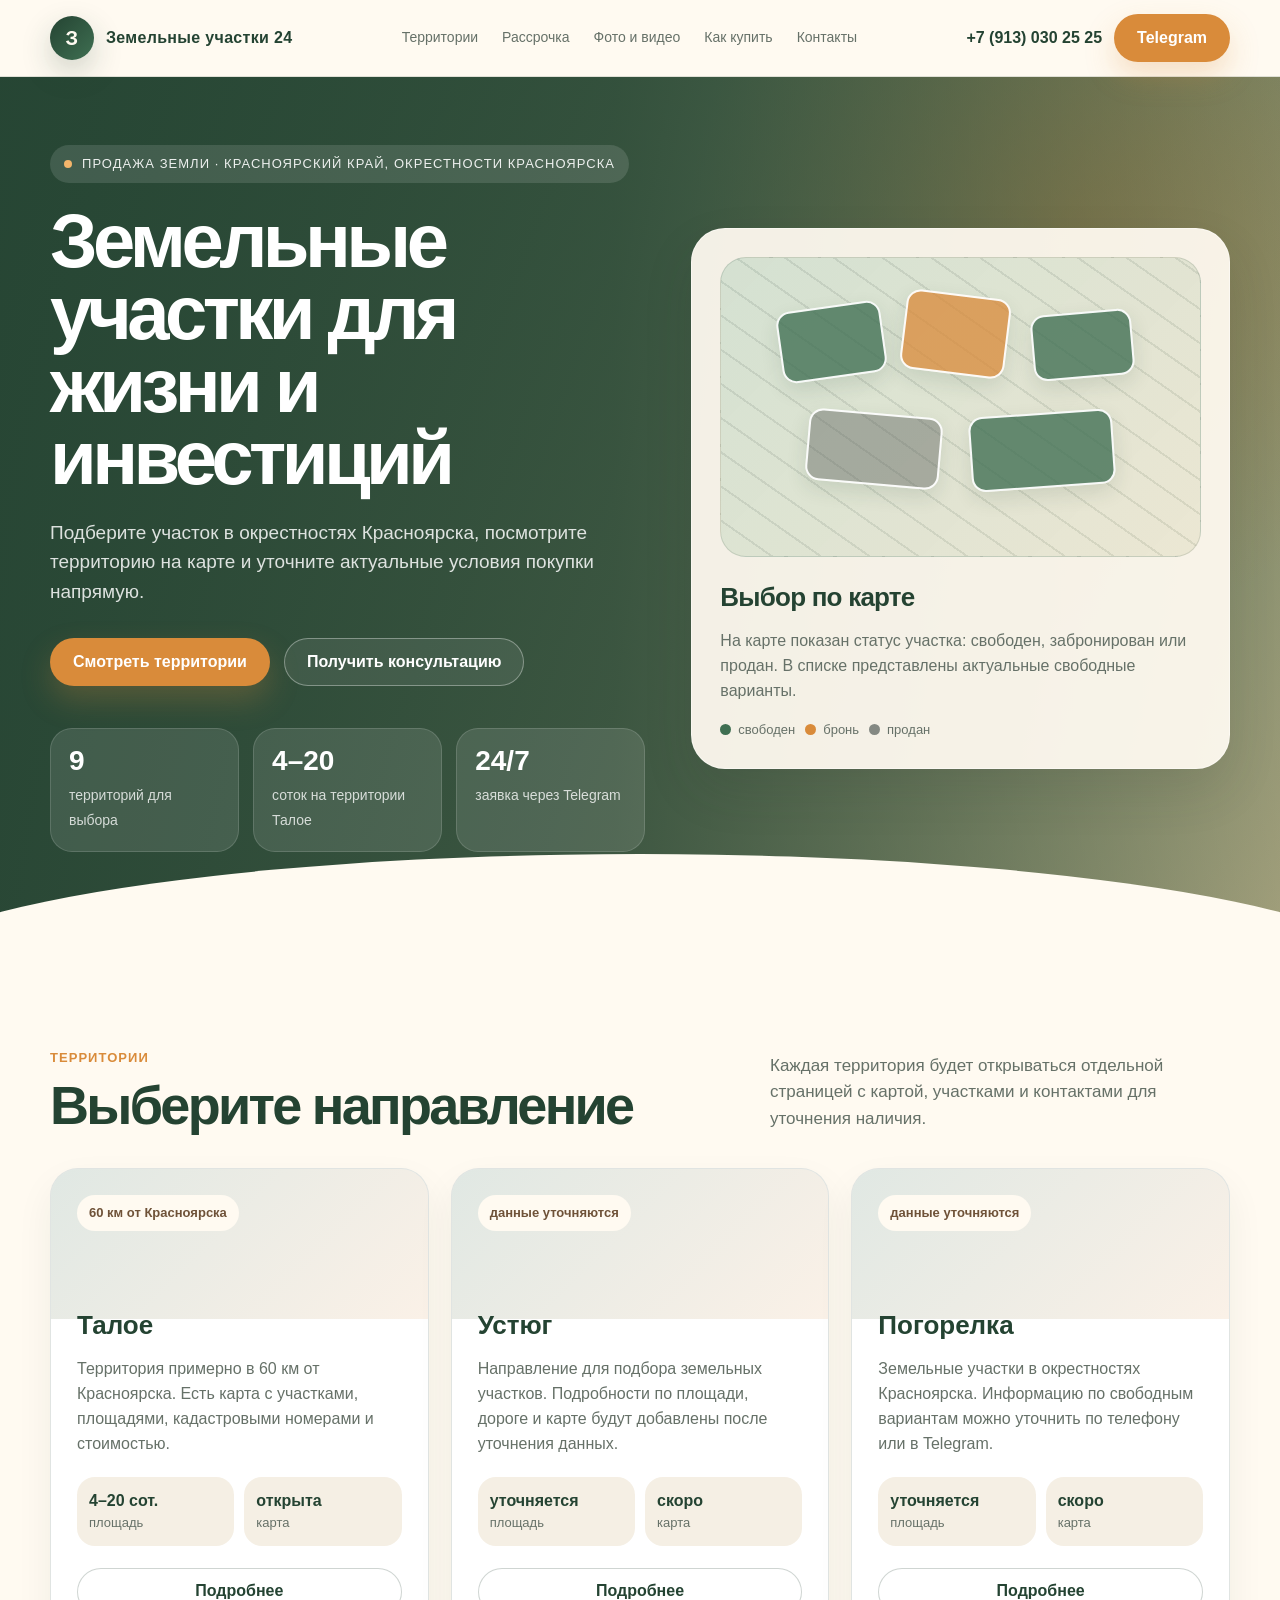
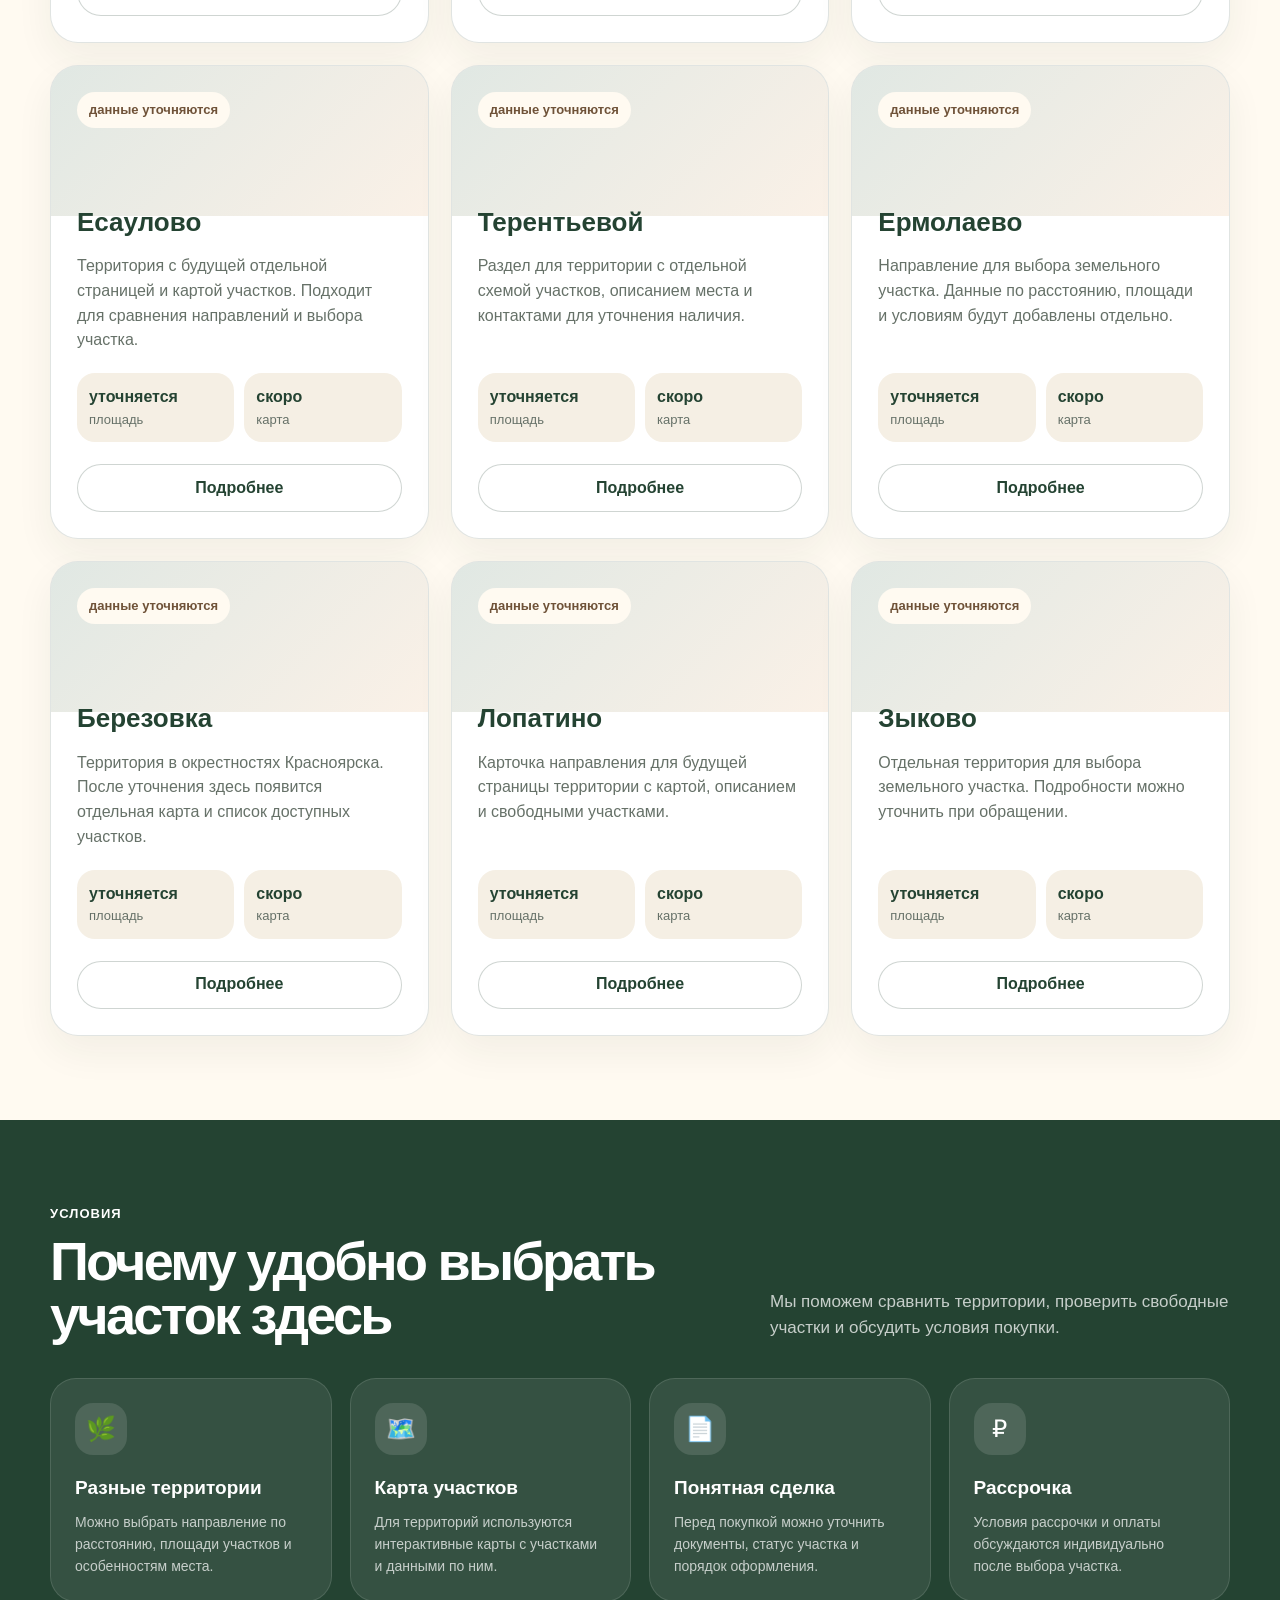
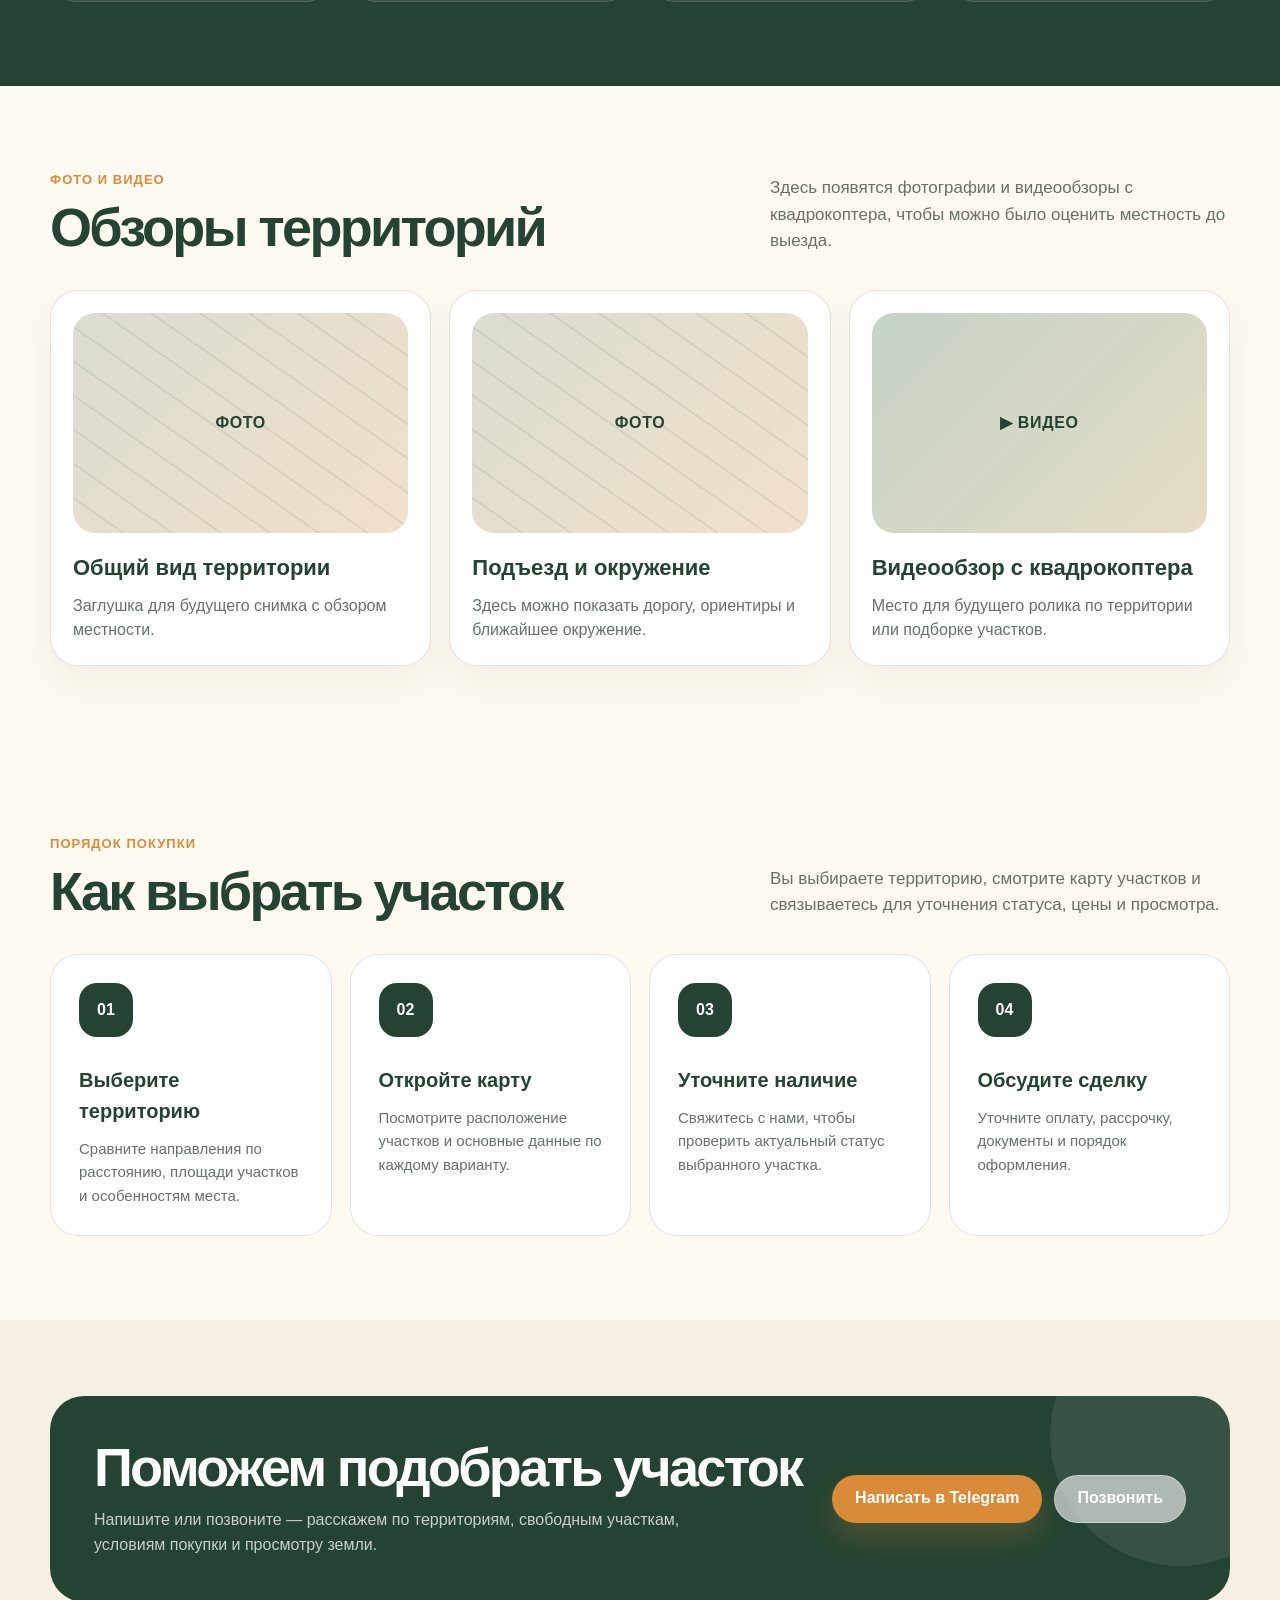
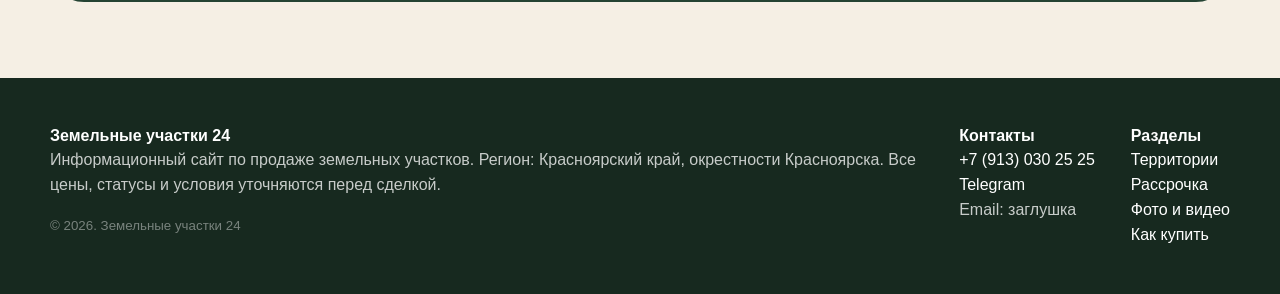
==== commit 1c580e56: "Add files via upload" ====
--- a/index.html
+++ b/index.html
@@ -3,7 +3,7 @@
 <head>
   <meta charset="UTF-8" />
   <meta name="viewport" content="width=device-width, initial-scale=1.0" />
-  <title>Земельные участки 24 — участки для жизни и инвестиций</title>
+  <title>Земельные участки 24 — земельные участки в Красноярском крае</title>
   <link rel="stylesheet" href="style.css" />
 </head>
 <body>
@@ -17,14 +17,14 @@
       <nav class="nav" aria-label="Основная навигация">
         <a href="#territories">Территории</a>
         <a href="#installment">Рассрочка</a>
+        <a href="#media">Фото и видео</a>
         <a href="#steps">Как купить</a>
-        <a href="#media">Фото и видео</a>
         <a href="#contacts">Контакты</a>
       </nav>
 
       <div class="header-contacts">
         <a class="phone" href="tel:+79130302525">+7 (913) 030 25 25</a>
-        <a class="btn btn-primary" href="https://t.me/Anatoliy_777">Написать в Telegram</a>
+        <a class="btn btn-primary" href="https://t.me/Anatoliy_777" target="_blank" rel="noopener">Telegram</a>
       </div>
     </div>
   </header>
@@ -33,10 +33,10 @@
     <section class="hero">
       <div class="container hero-inner">
         <div>
-          <span class="eyebrow">Продажа земли от собственника</span>
+          <span class="eyebrow">Продажа земли · Красноярский край, окрестности Красноярска</span>
           <h1>Земельные участки для жизни и инвестиций</h1>
           <p class="hero-text">
-            Подберите земельный участок в Красноярском крае — в окрестностях Красноярска. На сайте можно выбрать территорию, посмотреть схему участков на карте и уточнить актуальные условия покупки.
+            Подберите участок в окрестностях Красноярска, посмотрите территорию на карте и уточните актуальные условия покупки напрямую.
           </p>
           <div class="hero-actions">
             <a class="btn btn-primary" href="#territories">Смотреть территории</a>
@@ -44,8 +44,8 @@
           </div>
           <div class="stats" aria-label="Краткие преимущества">
             <div class="stat"><strong>9</strong><span>территорий для выбора</span></div>
-            <div class="stat"><strong>24</strong><span>Красноярский край</span></div>
-            <div class="stat"><strong>рядом</strong><span>с Красноярском</span></div>
+            <div class="stat"><strong>4–20</strong><span>соток на территории Талое</span></div>
+            <div class="stat"><strong>24/7</strong><span>заявка через Telegram</span></div>
           </div>
         </div>
 
@@ -58,7 +58,7 @@
             <span class="plot-shape plot-free plot-5" title="Свободный участок"></span>
           </div>
           <h3>Выбор по карте</h3>
-          <p>Цветом показываем статус участка: свободен, забронирован или продан. В списке оставляем только актуальные свободные варианты.</p>
+          <p>На карте показан статус участка: свободен, забронирован или продан. В списке представлены актуальные свободные варианты.</p>
           <div class="legend">
             <span><i class="dot dot-free"></i> свободен</span>
             <span><i class="dot dot-booked"></i> бронь</span>
@@ -75,79 +75,106 @@
             <div class="section-label">Территории</div>
             <h2>Выберите направление</h2>
           </div>
-          <p class="section-subtitle">На главной показываем короткое описание каждой территории: расстояние до города, площадь участков, особенности места и ссылку на карту.</p>
+          <p class="section-subtitle">Каждая территория будет открываться отдельной страницей с картой, участками и контактами для уточнения наличия.</p>
         </div>
 
         <div class="territories-grid">
           <article class="territory-card">
-            <span class="distance">расстояние уточняется</span>
+            <span class="distance">60 км от Красноярска</span>
             <h3>Талое</h3>
-            <p>Территория для выбора земельного участка. Здесь позже добавим расстояние до города, особенности подъезда и краткое описание места.</p>
-            <div class="card-meta"><div class="meta-item"><strong>уточнить</strong>площадь</div><div class="meta-item"><strong>карта</strong>участков</div></div>
+            <p>Территория примерно в 60 км от Красноярска. Есть карта с участками, площадями, кадастровыми номерами и стоимостью.</p>
+            <div class="card-meta">
+              <div class="meta-item"><strong>4–20 сот.</strong>площадь</div>
+              <div class="meta-item"><strong>открыта</strong>карта</div>
+            </div>
             <a class="btn btn-outline" href="taloe.html">Подробнее</a>
           </article>
 
           <article class="territory-card">
-            <span class="distance">расстояние уточняется</span>
+            <span class="distance">данные уточняются</span>
             <h3>Устюг</h3>
-            <p>Отдельная территория с собственной картой участков. Позже укажем свободные варианты, описание и условия покупки.</p>
-            <div class="card-meta"><div class="meta-item"><strong>уточнить</strong>площадь</div><div class="meta-item"><strong>карта</strong>участков</div></div>
-            <a class="btn btn-outline" href="#">Подробнее</a>
-          </article>
-
-          <article class="territory-card">
-            <span class="distance">расстояние уточняется</span>
+            <p>Направление для подбора земельных участков. Подробности по площади, дороге и карте будут добавлены после уточнения данных.</p>
+            <div class="card-meta">
+              <div class="meta-item"><strong>уточняется</strong>площадь</div>
+              <div class="meta-item"><strong>скоро</strong>карта</div>
+            </div>
+            <a class="btn btn-outline" href="#">Подробнее</a>
+          </article>
+
+          <article class="territory-card">
+            <span class="distance">данные уточняются</span>
             <h3>Погорелка</h3>
-            <p>Направление с земельными участками для тех, кто рассматривает покупку земли под дачу, дом или инвестицию.</p>
-            <div class="card-meta"><div class="meta-item"><strong>уточнить</strong>площадь</div><div class="meta-item"><strong>карта</strong>участков</div></div>
-            <a class="btn btn-outline" href="#">Подробнее</a>
-          </article>
-
-          <article class="territory-card">
-            <span class="distance">расстояние уточняется</span>
+            <p>Земельные участки в окрестностях Красноярска. Информацию по свободным вариантам можно уточнить по телефону или в Telegram.</p>
+            <div class="card-meta">
+              <div class="meta-item"><strong>уточняется</strong>площадь</div>
+              <div class="meta-item"><strong>скоро</strong>карта</div>
+            </div>
+            <a class="btn btn-outline" href="#">Подробнее</a>
+          </article>
+
+          <article class="territory-card">
+            <span class="distance">данные уточняются</span>
             <h3>Есаулово</h3>
-            <p>Территория с отдельной схемой участков. В карточке позже появятся реальные данные по дороге, площади и наличию.</p>
-            <div class="card-meta"><div class="meta-item"><strong>уточнить</strong>площадь</div><div class="meta-item"><strong>карта</strong>участков</div></div>
-            <a class="btn btn-outline" href="#">Подробнее</a>
-          </article>
-
-          <article class="territory-card">
-            <span class="distance">расстояние уточняется</span>
+            <p>Территория с будущей отдельной страницей и картой участков. Подходит для сравнения направлений и выбора участка.</p>
+            <div class="card-meta">
+              <div class="meta-item"><strong>уточняется</strong>площадь</div>
+              <div class="meta-item"><strong>скоро</strong>карта</div>
+            </div>
+            <a class="btn btn-outline" href="#">Подробнее</a>
+          </article>
+
+          <article class="territory-card">
+            <span class="distance">данные уточняются</span>
             <h3>Терентьевой</h3>
-            <p>Карточка территории для перехода на подробную страницу с картой, свободными участками и контактами для уточнения.</p>
-            <div class="card-meta"><div class="meta-item"><strong>уточнить</strong>площадь</div><div class="meta-item"><strong>карта</strong>участков</div></div>
-            <a class="btn btn-outline" href="#">Подробнее</a>
-          </article>
-
-          <article class="territory-card">
-            <span class="distance">расстояние уточняется</span>
+            <p>Раздел для территории с отдельной схемой участков, описанием места и контактами для уточнения наличия.</p>
+            <div class="card-meta">
+              <div class="meta-item"><strong>уточняется</strong>площадь</div>
+              <div class="meta-item"><strong>скоро</strong>карта</div>
+            </div>
+            <a class="btn btn-outline" href="#">Подробнее</a>
+          </article>
+
+          <article class="territory-card">
+            <span class="distance">данные уточняются</span>
             <h3>Ермолаево</h3>
-            <p>Раздел для будущей подробной информации по участкам, статусам на карте и условиям приобретения земли.</p>
-            <div class="card-meta"><div class="meta-item"><strong>уточнить</strong>площадь</div><div class="meta-item"><strong>карта</strong>участков</div></div>
-            <a class="btn btn-outline" href="#">Подробнее</a>
-          </article>
-
-          <article class="territory-card">
-            <span class="distance">расстояние уточняется</span>
+            <p>Направление для выбора земельного участка. Данные по расстоянию, площади и условиям будут добавлены отдельно.</p>
+            <div class="card-meta">
+              <div class="meta-item"><strong>уточняется</strong>площадь</div>
+              <div class="meta-item"><strong>скоро</strong>карта</div>
+            </div>
+            <a class="btn btn-outline" href="#">Подробнее</a>
+          </article>
+
+          <article class="territory-card">
+            <span class="distance">данные уточняются</span>
             <h3>Березовка</h3>
-            <p>Территория с будущей картой участков. Здесь можно будет быстро перейти к схеме и уточнить свободные варианты.</p>
-            <div class="card-meta"><div class="meta-item"><strong>уточнить</strong>площадь</div><div class="meta-item"><strong>карта</strong>участков</div></div>
-            <a class="btn btn-outline" href="#">Подробнее</a>
-          </article>
-
-          <article class="territory-card">
-            <span class="distance">расстояние уточняется</span>
+            <p>Территория в окрестностях Красноярска. После уточнения здесь появится отдельная карта и список доступных участков.</p>
+            <div class="card-meta">
+              <div class="meta-item"><strong>уточняется</strong>площадь</div>
+              <div class="meta-item"><strong>скоро</strong>карта</div>
+            </div>
+            <a class="btn btn-outline" href="#">Подробнее</a>
+          </article>
+
+          <article class="territory-card">
+            <span class="distance">данные уточняются</span>
             <h3>Лопатино</h3>
-            <p>Карточка направления с переходом на отдельную страницу. Позже добавим описание местности и карту участков.</p>
-            <div class="card-meta"><div class="meta-item"><strong>уточнить</strong>площадь</div><div class="meta-item"><strong>карта</strong>участков</div></div>
-            <a class="btn btn-outline" href="#">Подробнее</a>
-          </article>
-
-          <article class="territory-card">
-            <span class="distance">расстояние уточняется</span>
+            <p>Карточка направления для будущей страницы территории с картой, описанием и свободными участками.</p>
+            <div class="card-meta">
+              <div class="meta-item"><strong>уточняется</strong>площадь</div>
+              <div class="meta-item"><strong>скоро</strong>карта</div>
+            </div>
+            <a class="btn btn-outline" href="#">Подробнее</a>
+          </article>
+
+          <article class="territory-card">
+            <span class="distance">данные уточняются</span>
             <h3>Зыково</h3>
-            <p>Отдельная территория для выбора земельного участка. Подробности, карта и свободные участки будут на странице территории.</p>
-            <div class="card-meta"><div class="meta-item"><strong>уточнить</strong>площадь</div><div class="meta-item"><strong>карта</strong>участков</div></div>
+            <p>Отдельная территория для выбора земельного участка. Подробности можно уточнить при обращении.</p>
+            <div class="card-meta">
+              <div class="meta-item"><strong>уточняется</strong>площадь</div>
+              <div class="meta-item"><strong>скоро</strong>карта</div>
+            </div>
             <a class="btn btn-outline" href="#">Подробнее</a>
           </article>
         </div>
@@ -158,43 +185,42 @@
       <div class="container">
         <div class="section-head">
           <div><div class="section-label">Условия</div><h2>Почему удобно выбрать участок здесь</h2></div>
-          <p class="section-subtitle">Этот блок можно адаптировать под реальные условия: дороги, электричество, рассрочка, документы, помощь с оформлением.</p>
+          <p class="section-subtitle">Мы поможем сравнить территории, проверить свободные участки и обсудить условия покупки.</p>
         </div>
         <div class="benefit-grid">
-          <div class="benefit"><div class="benefit-icon">🌿</div><h3>Разные территории</h3><p>Можно выбрать участок ближе к городу, рядом с лесом или на более просторной территории.</p></div>
-          <div class="benefit"><div class="benefit-icon">🗺️</div><h3>Карта участков</h3><p>Каждая территория открывается на отдельной карте с цветовым статусом участков.</p></div>
-          <div class="benefit"><div class="benefit-icon">📄</div><h3>Понятная сделка</h3><p>Помогаем разобраться с наличием, документами, просмотром и дальнейшим оформлением.</p></div>
-          <div class="benefit"><div class="benefit-icon">₽</div><h3>Рассрочка</h3><p>Условия рассрочки обсуждаются индивидуально после выбора территории и участка.</p></div>
-        </div>
-      </div>
-    </section>
-
-
-    <section class="section media-section" id="media">
+          <div class="benefit"><div class="benefit-icon">🌿</div><h3>Разные территории</h3><p>Можно выбрать направление по расстоянию, площади участков и особенностям места.</p></div>
+          <div class="benefit"><div class="benefit-icon">🗺️</div><h3>Карта участков</h3><p>Для территорий используются интерактивные карты с участками и данными по ним.</p></div>
+          <div class="benefit"><div class="benefit-icon">📄</div><h3>Понятная сделка</h3><p>Перед покупкой можно уточнить документы, статус участка и порядок оформления.</p></div>
+          <div class="benefit"><div class="benefit-icon">₽</div><h3>Рассрочка</h3><p>Условия рассрочки и оплаты обсуждаются индивидуально после выбора участка.</p></div>
+        </div>
+      </div>
+    </section>
+
+    <section class="section" id="media">
       <div class="container">
         <div class="section-head">
           <div>
             <div class="section-label">Фото и видео</div>
-            <h2>Скоро добавим съёмку территорий</h2>
-          </div>
-          <p class="section-subtitle">Здесь будут фотографии и видео с квадрокоптера: общий вид территорий, подъезды, расположение участков и окружение.</p>
+            <h2>Обзоры территорий</h2>
+          </div>
+          <p class="section-subtitle">Здесь появятся фотографии и видеообзоры с квадрокоптера, чтобы можно было оценить местность до выезда.</p>
         </div>
 
         <div class="media-grid">
-          <div class="media-card media-photo">
-            <span>Фото</span>
+          <div class="media-card">
+            <div class="media-placeholder">Фото</div>
             <h3>Общий вид территории</h3>
-            <p>Заглушка под будущий кадр с дрона.</p>
-          </div>
-          <div class="media-card media-photo">
-            <span>Фото</span>
+            <p>Заглушка для будущего снимка с обзором местности.</p>
+          </div>
+          <div class="media-card">
+            <div class="media-placeholder">Фото</div>
             <h3>Подъезд и окружение</h3>
-            <p>Здесь можно показать дорогу, лес, рельеф и соседние ориентиры.</p>
-          </div>
-          <div class="media-card media-video">
-            <span>Видео</span>
+            <p>Здесь можно показать дорогу, ориентиры и ближайшее окружение.</p>
+          </div>
+          <div class="media-card media-card-wide">
+            <div class="media-placeholder video-placeholder">▶ Видео</div>
             <h3>Видеообзор с квадрокоптера</h3>
-            <p>Место под ролик или превью видео после съёмки территории.</p>
+            <p>Место для будущего ролика по территории или подборке участков.</p>
           </div>
         </div>
       </div>
@@ -204,13 +230,13 @@
       <div class="container">
         <div class="section-head">
           <div><div class="section-label">Порядок покупки</div><h2>Как выбрать участок</h2></div>
-          <p class="section-subtitle">Покупатель сразу понимает, что здесь не корзина интернет-магазина, а консультация и оформление сделки.</p>
+          <p class="section-subtitle">Вы выбираете территорию, смотрите карту участков и связываетесь для уточнения статуса, цены и просмотра.</p>
         </div>
         <div class="steps">
           <div class="step"><h3>Выберите территорию</h3><p>Сравните направления по расстоянию, площади участков и особенностям места.</p></div>
-          <div class="step"><h3>Откройте карту</h3><p>Посмотрите расположение участков и цветовой статус: свободен, бронь или продан.</p></div>
+          <div class="step"><h3>Откройте карту</h3><p>Посмотрите расположение участков и основные данные по каждому варианту.</p></div>
           <div class="step"><h3>Уточните наличие</h3><p>Свяжитесь с нами, чтобы проверить актуальный статус выбранного участка.</p></div>
-          <div class="step"><h3>Оформите сделку</h3><p>Обсудим условия оплаты, рассрочку, документы и порядок оформления.</p></div>
+          <div class="step"><h3>Обсудите сделку</h3><p>Уточните оплату, рассрочку, документы и порядок оформления.</p></div>
         </div>
       </div>
     </section>
@@ -220,11 +246,11 @@
         <div class="cta-box">
           <div>
             <h2>Поможем подобрать участок</h2>
-            <p>Напишите или позвоните — расскажем по территориям, свободным участкам, условиям рассрочки и просмотру земли.</p>
+            <p>Напишите или позвоните — расскажем по территориям, свободным участкам, условиям покупки и просмотру земли.</p>
           </div>
           <div class="cta-actions">
-            <a class="btn btn-primary" href="https://t.me/Anatoliy_777">Написать в Telegram</a>
-            <a class="btn btn-outline" href="tel:+70000000000" style="color: #fff; border-color: rgba(255,255,255,.35);">Позвонить</a>
+            <a class="btn btn-primary" href="https://t.me/Anatoliy_777" target="_blank" rel="noopener">Написать в Telegram</a>
+            <a class="btn btn-outline" href="tel:+79130302525" style="color: #fff; border-color: rgba(255,255,255,.35);">Позвонить</a>
           </div>
         </div>
       </div>
@@ -235,10 +261,10 @@
     <div class="container footer-grid">
       <div>
         <strong>Земельные участки 24</strong>
-        <p>Информационный сайт по продаже земельных участков в Красноярском крае. Все цены, статусы и условия уточняются по телефону.</p>
-        <small>© 2026. Земельные участки 24.</small>
-      </div>
-      <div><strong>Контакты</strong><br><a href="tel:+79130302525">+7 (913) 030 25 25</a><br><span>заглушка</span></div>
+        <p>Информационный сайт по продаже земельных участков. Регион: Красноярский край, окрестности Красноярска. Все цены, статусы и условия уточняются перед сделкой.</p>
+        <small>© 2026. Земельные участки 24</small>
+      </div>
+      <div><strong>Контакты</strong><br><a href="tel:+79130302525">+7 (913) 030 25 25</a><br><a href="https://t.me/Anatoliy_777" target="_blank" rel="noopener">Telegram</a><br><span>Email: заглушка</span></div>
       <div><strong>Разделы</strong><br><a href="#territories">Территории</a><br><a href="#installment">Рассрочка</a><br><a href="#media">Фото и видео</a><br><a href="#steps">Как купить</a></div>
     </div>
   </footer>
--- a/style.css
+++ b/style.css
@@ -256,91 +256,6 @@
 .step::before { content: counter(step, decimal-leading-zero); display: inline-flex; width: 54px; height: 54px; border-radius: 18px; align-items: center; justify-content: center; background: var(--green); color: var(--white); font-weight: 800; margin-bottom: 28px; }
 .step h3 { color: var(--green); margin-bottom: 10px; font-size: 20px; }
 .step p { color: var(--muted); font-size: 15px; }
-
-.media-section {
-  background: linear-gradient(180deg, var(--cream), var(--sand));
-}
-.media-grid {
-  display: grid;
-  grid-template-columns: 1fr 1fr 1.2fr;
-  gap: 18px;
-}
-.media-card {
-  min-height: 280px;
-  border-radius: 30px;
-  padding: 26px;
-  display: flex;
-  flex-direction: column;
-  justify-content: flex-end;
-  position: relative;
-  overflow: hidden;
-  border: 1px solid var(--line);
-  box-shadow: 0 16px 38px rgba(38, 48, 42, 0.06);
-  background:
-    linear-gradient(180deg, rgba(36, 67, 50, 0.02), rgba(36, 67, 50, 0.18)),
-    repeating-linear-gradient(35deg, rgba(36, 67, 50, 0.10) 0 2px, transparent 2px 30px),
-    #eef4e8;
-}
-.media-card::before {
-  content: "";
-  position: absolute;
-  inset: 18px;
-  border-radius: 24px;
-  border: 1px dashed rgba(36, 67, 50, 0.28);
-}
-.media-card > * {
-  position: relative;
-  z-index: 2;
-}
-.media-card span {
-  align-self: flex-start;
-  padding: 7px 12px;
-  border-radius: 999px;
-  background: rgba(255, 250, 241, 0.88);
-  color: var(--brown);
-  font-size: 13px;
-  font-weight: 800;
-  margin-bottom: 14px;
-}
-.media-card h3 {
-  color: var(--green);
-  font-size: 24px;
-  margin-bottom: 8px;
-}
-.media-card p {
-  color: var(--muted);
-}
-.media-video {
-  background:
-    linear-gradient(135deg, rgba(36, 67, 50, 0.88), rgba(63, 111, 82, 0.68)),
-    repeating-linear-gradient(35deg, rgba(255, 255, 255, 0.14) 0 2px, transparent 2px 30px),
-    #244332;
-}
-.media-video span {
-  background: rgba(255, 255, 255, 0.14);
-  color: var(--white);
-}
-.media-video h3 {
-  color: var(--white);
-}
-.media-video p {
-  color: rgba(255, 255, 255, 0.75);
-}
-.media-video::after {
-  content: "▶";
-  position: absolute;
-  top: 28px;
-  right: 28px;
-  width: 70px;
-  height: 70px;
-  border-radius: 50%;
-  display: grid;
-  place-items: center;
-  background: rgba(255, 255, 255, 0.16);
-  color: var(--white);
-  font-size: 28px;
-}
-
 .cta { padding: 76px 0; background: var(--sand); }
 .cta-box { display: grid; grid-template-columns: 1fr auto; align-items: center; gap: 28px; padding: 44px; border-radius: 34px; background: var(--green); color: var(--white); overflow: hidden; position: relative; }
 .cta-box::after { content: ""; position: absolute; width: 260px; height: 260px; right: -80px; top: -90px; border-radius: 50%; background: rgba(255, 255, 255, 0.08); }
@@ -366,8 +281,7 @@
   .benefit-grid,
   .steps,
   .buy-steps,
-  .details-grid,
-  .media-grid { grid-template-columns: repeat(2, 1fr); }
+  .details-grid { grid-template-columns: repeat(2, 1fr); }
   .section-head { display: block; }
   .section-subtitle { margin-top: 16px; }
 }
@@ -381,16 +295,101 @@
   .benefit-grid,
   .steps,
   .buy-steps,
-  .details-grid,
-  .media-grid { grid-template-columns: 1fr; }
+  .details-grid { grid-template-columns: 1fr; }
   .section { padding: 62px 0; }
   .territory-card,
   .hero-card,
   .hero-side-card,
   .panel,
   .detail-card,
-  .cta-box,
-  .media-card { padding: 22px; border-radius: 24px; }
+  .cta-box { padding: 22px; border-radius: 24px; }
   .map-box,
   .map-box iframe { min-height: 430px; height: 430px; }
 }
+
+
+/* Дополнительные блоки для финального наполнения */
+.media-grid {
+  display: grid;
+  grid-template-columns: repeat(3, 1fr);
+  gap: 18px;
+}
+
+.media-card {
+  padding: 22px;
+  border-radius: 28px;
+  background: var(--white);
+  border: 1px solid var(--line);
+  box-shadow: 0 16px 38px rgba(38, 48, 42, 0.06);
+}
+
+.media-card-wide {
+  grid-column: span 1;
+}
+
+.media-placeholder {
+  min-height: 220px;
+  border-radius: 22px;
+  margin-bottom: 18px;
+  display: grid;
+  place-items: center;
+  background:
+    linear-gradient(135deg, rgba(63, 111, 82, 0.14), rgba(217, 139, 58, 0.14)),
+    repeating-linear-gradient(35deg, rgba(36, 67, 50, 0.09) 0 2px, transparent 2px 28px),
+    var(--sand);
+  color: var(--green);
+  font-weight: 800;
+  letter-spacing: 0.04em;
+  text-transform: uppercase;
+}
+
+.video-placeholder {
+  min-height: 220px;
+  background:
+    linear-gradient(135deg, rgba(36, 67, 50, 0.18), rgba(217, 139, 58, 0.20)),
+    var(--green-3);
+}
+
+.media-card h3 {
+  color: var(--green);
+  font-size: 22px;
+  margin-bottom: 8px;
+}
+
+.media-card p {
+  color: var(--muted);
+}
+
+.plot-card-side {
+  display: grid;
+  justify-items: end;
+  gap: 8px;
+  min-width: 92px;
+  text-align: right;
+}
+
+.plot-card-side strong {
+  color: var(--green);
+  font-size: 15px;
+}
+
+@media (max-width: 980px) {
+  .media-grid {
+    grid-template-columns: repeat(2, 1fr);
+  }
+}
+
+@media (max-width: 640px) {
+  .media-grid {
+    grid-template-columns: 1fr;
+  }
+
+  .plot-card {
+    grid-template-columns: 1fr;
+  }
+
+  .plot-card-side {
+    justify-items: start;
+    text-align: left;
+  }
+}
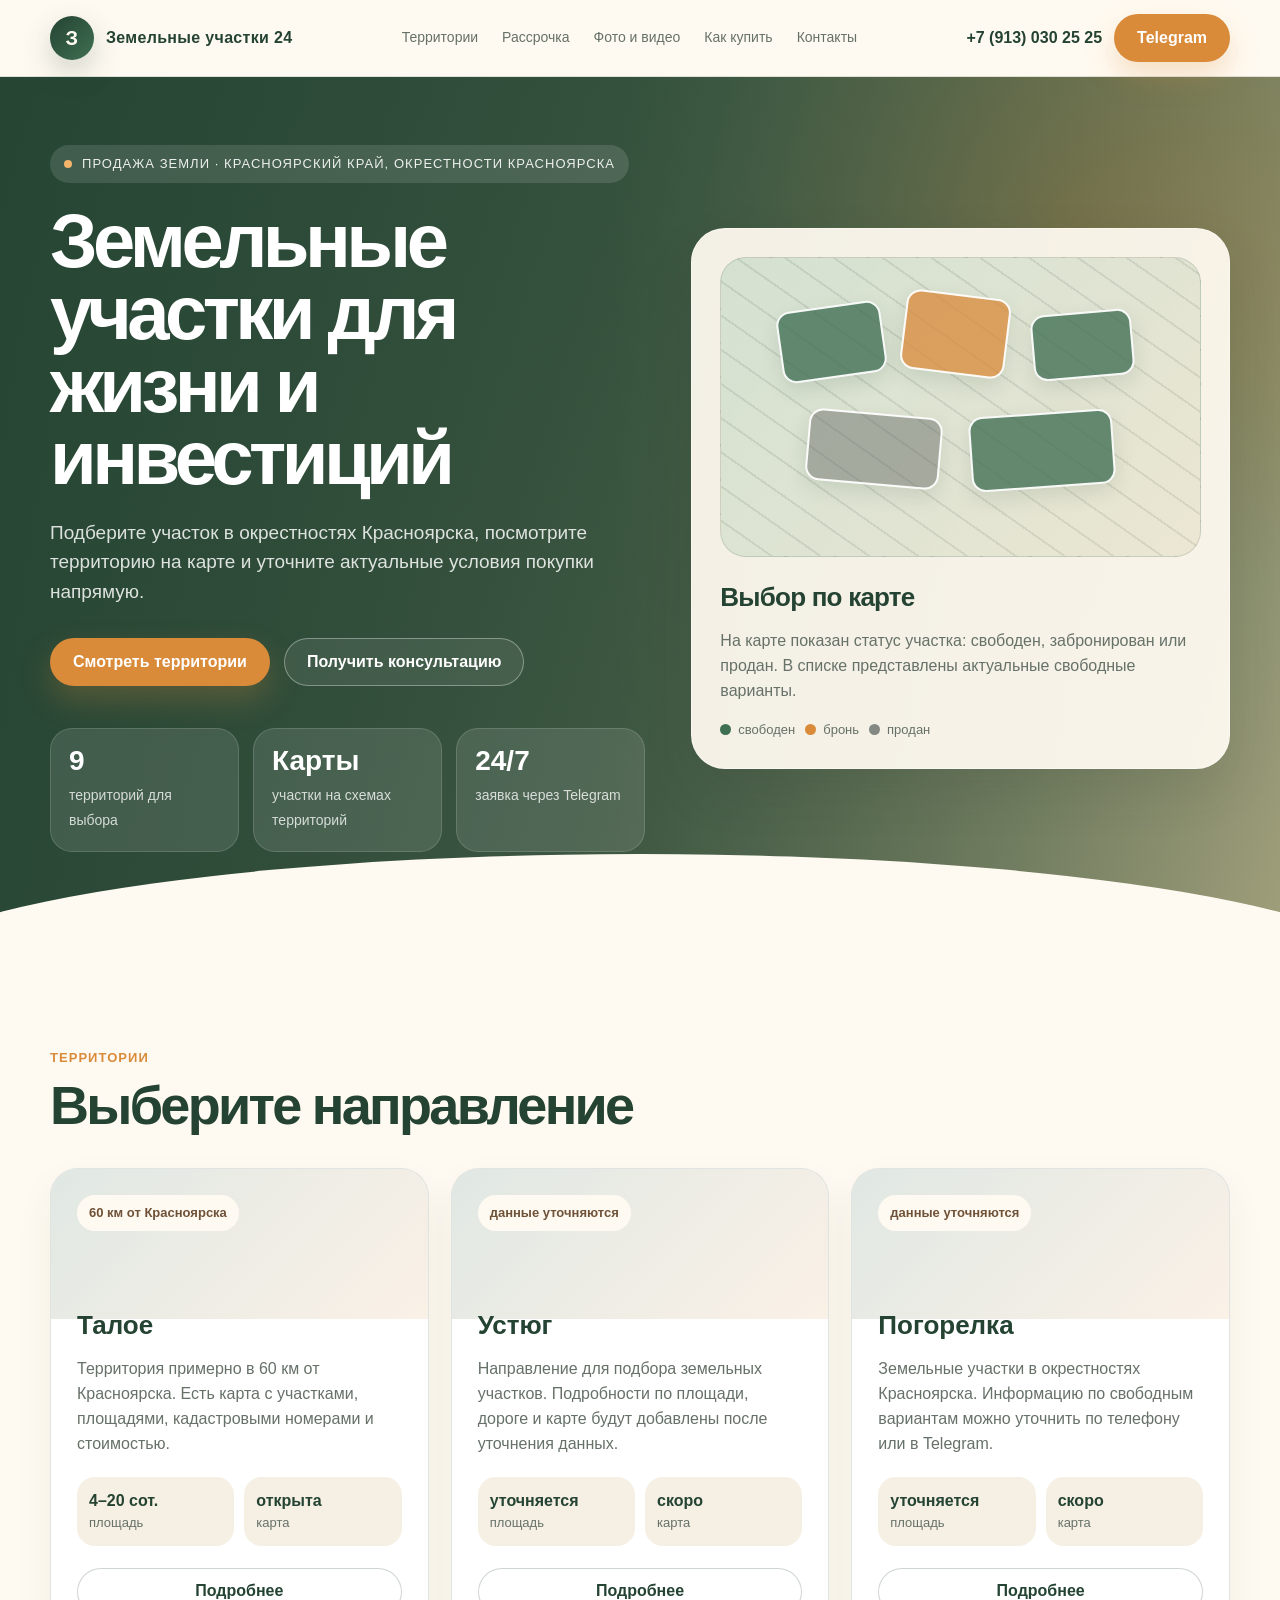
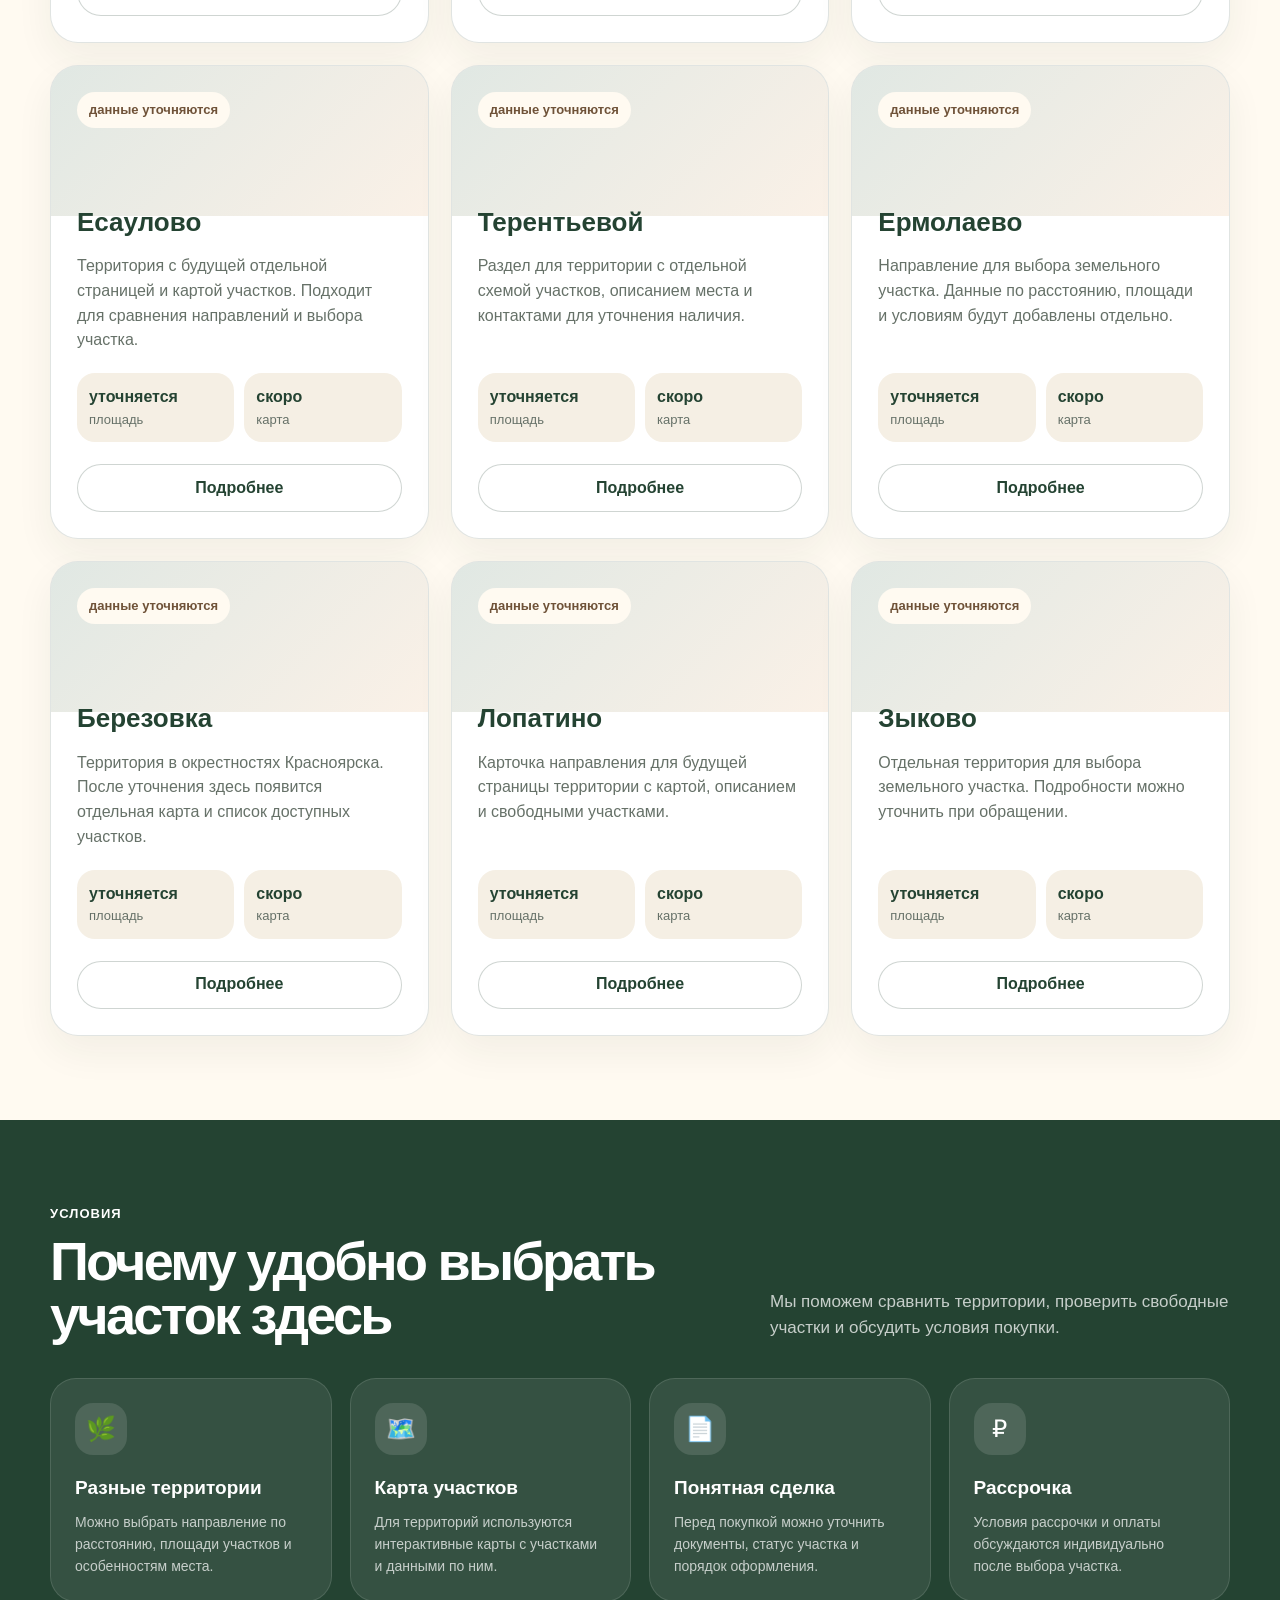
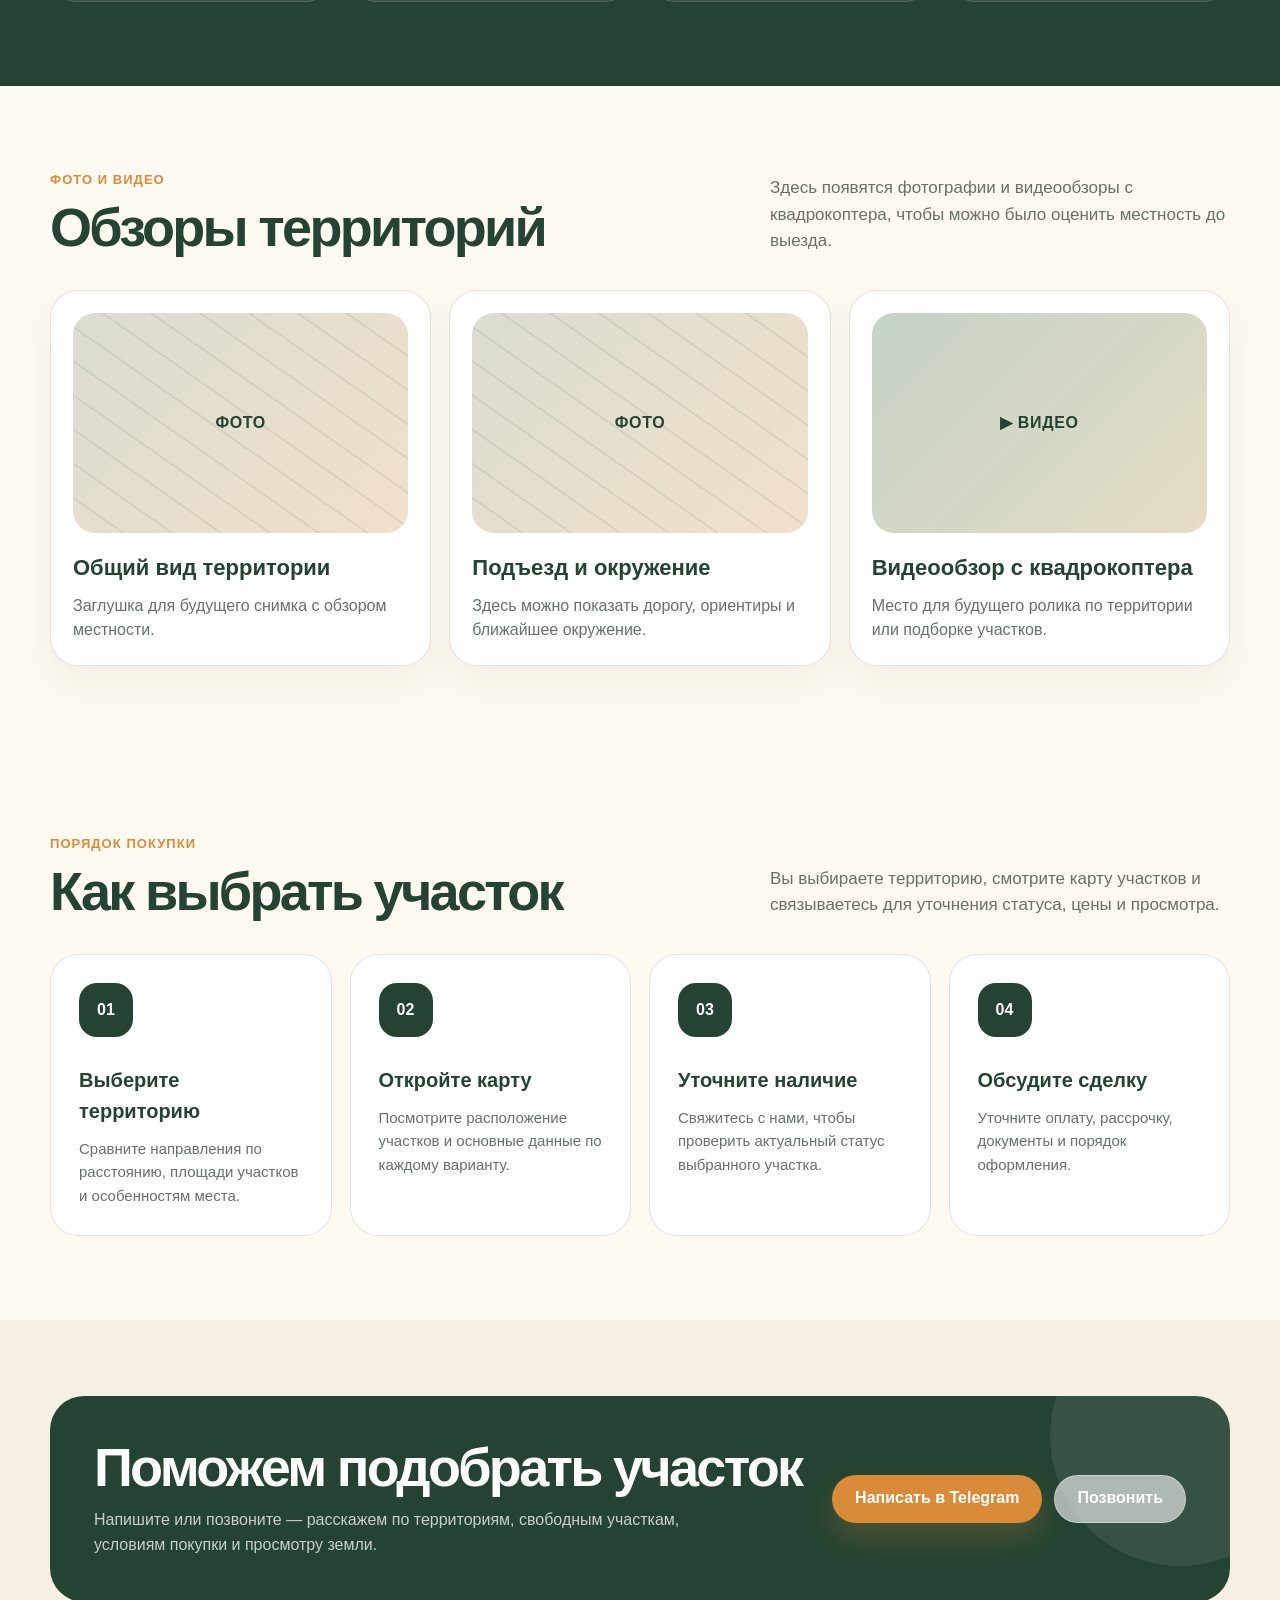
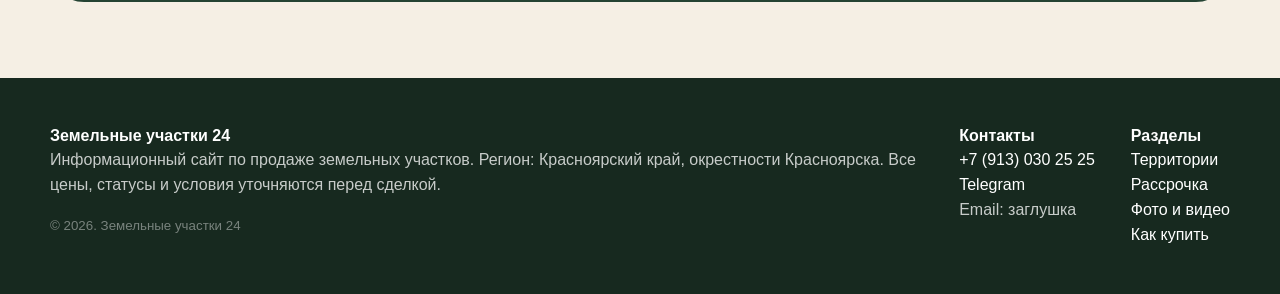
==== commit 32337cbb: "Add files via upload" ====
--- a/index.html
+++ b/index.html
@@ -44,7 +44,7 @@
           </div>
           <div class="stats" aria-label="Краткие преимущества">
             <div class="stat"><strong>9</strong><span>территорий для выбора</span></div>
-            <div class="stat"><strong>4–20</strong><span>соток на территории Талое</span></div>
+            <div class="stat"><strong>Карты</strong><span>участки на схемах территорий</span></div>
             <div class="stat"><strong>24/7</strong><span>заявка через Telegram</span></div>
           </div>
         </div>
@@ -75,7 +75,6 @@
             <div class="section-label">Территории</div>
             <h2>Выберите направление</h2>
           </div>
-          <p class="section-subtitle">Каждая территория будет открываться отдельной страницей с картой, участками и контактами для уточнения наличия.</p>
         </div>
 
         <div class="territories-grid">
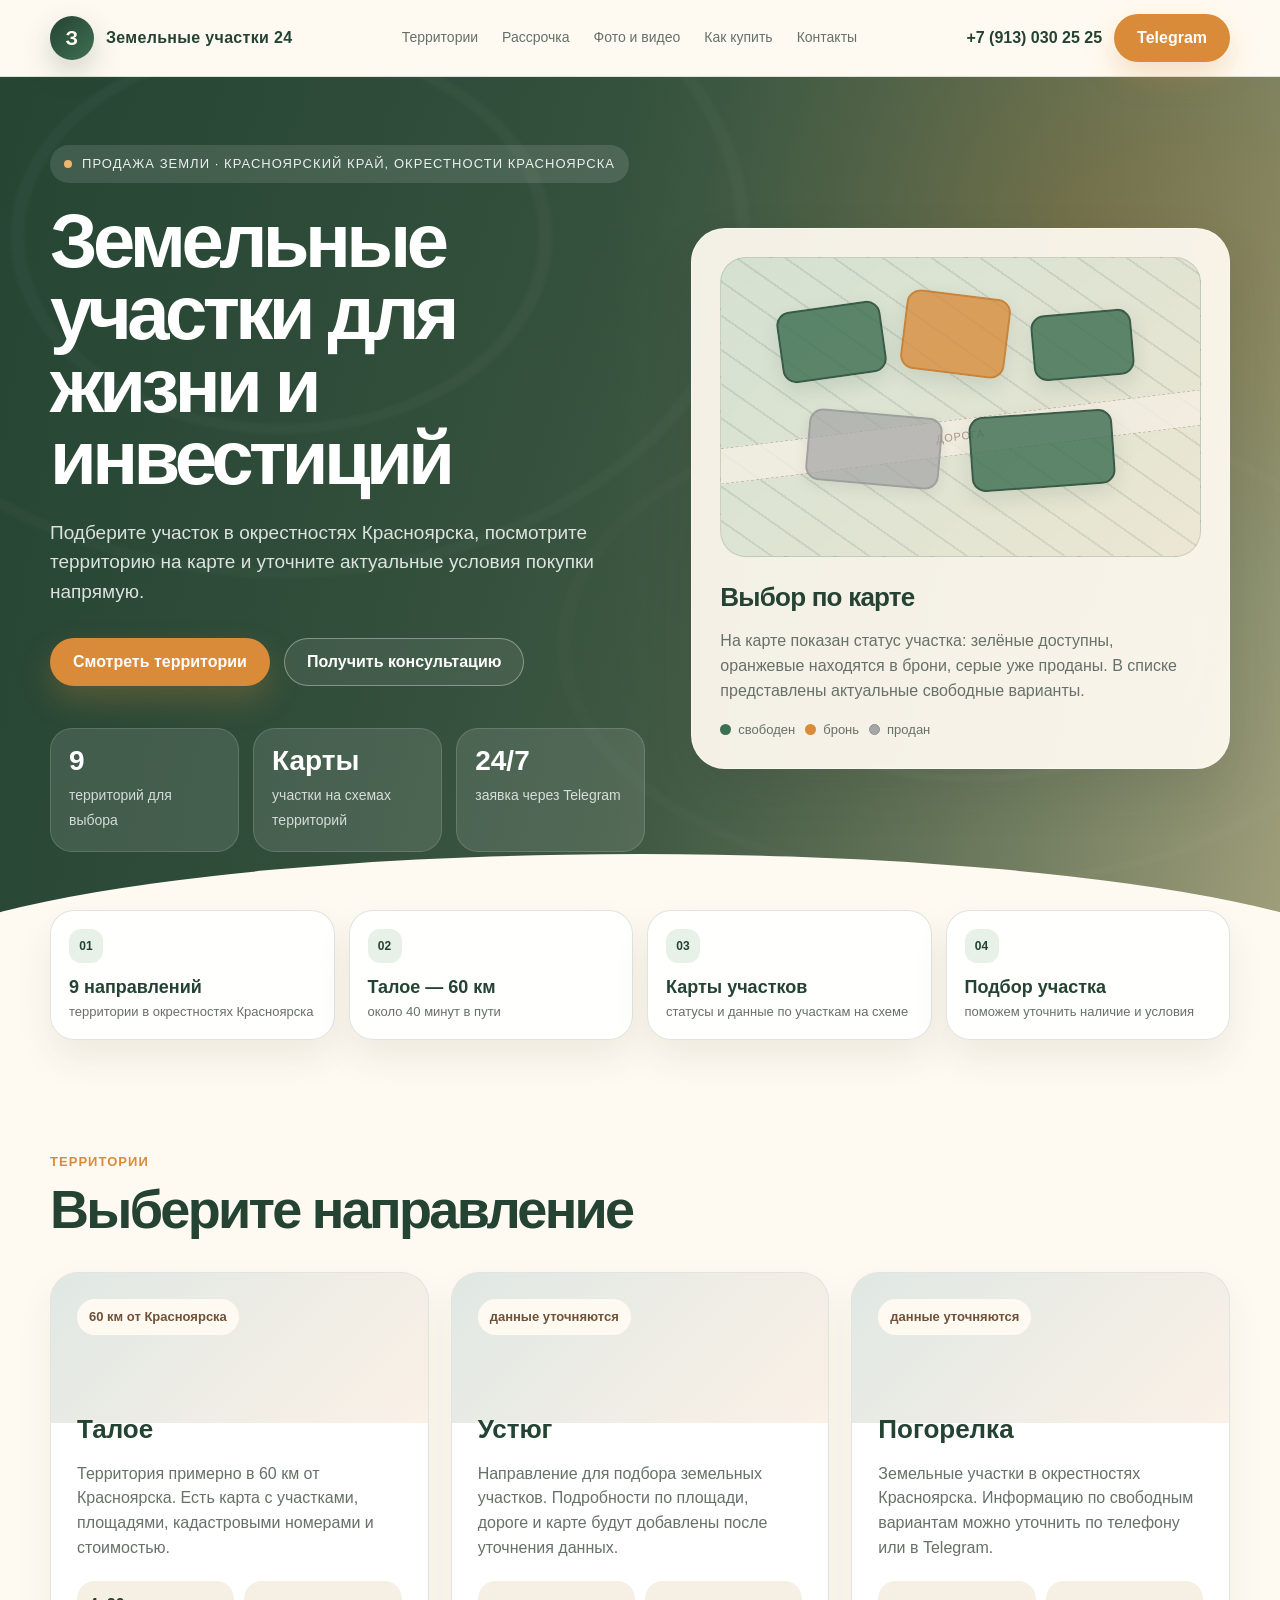
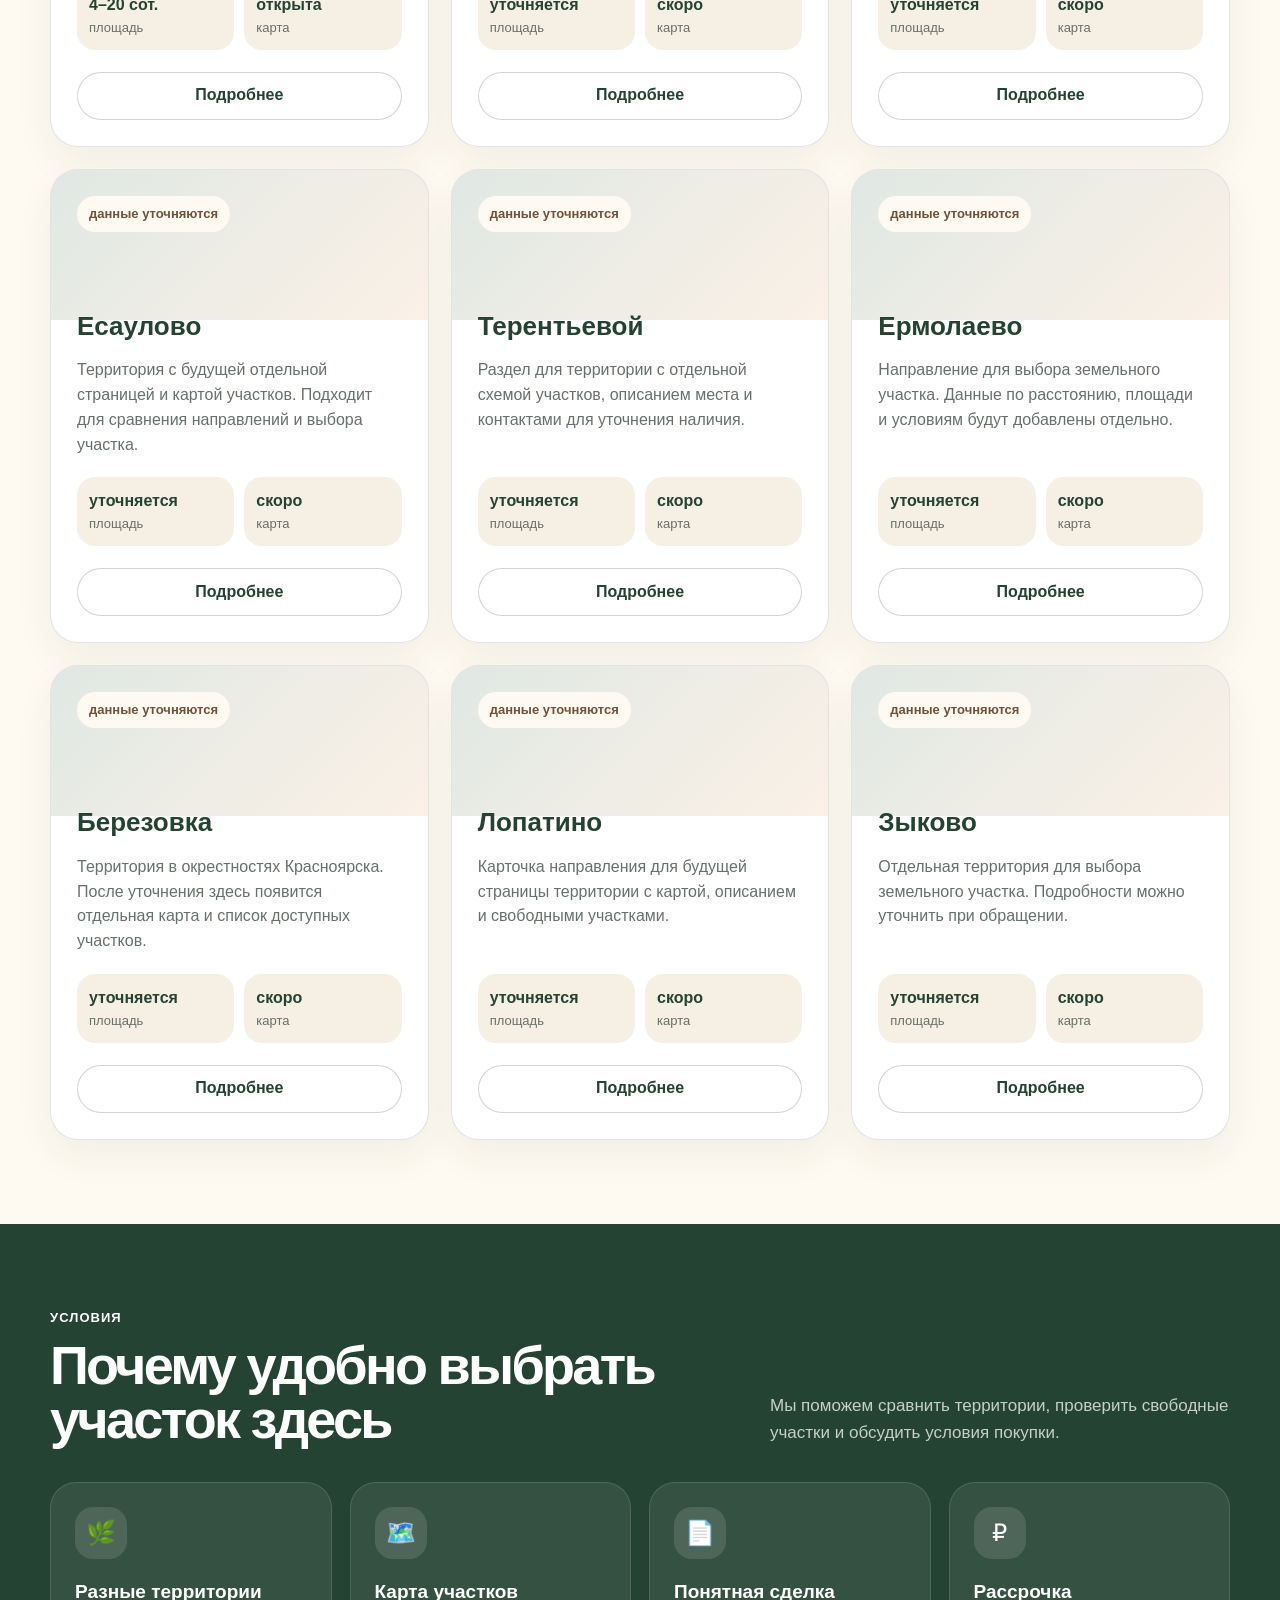
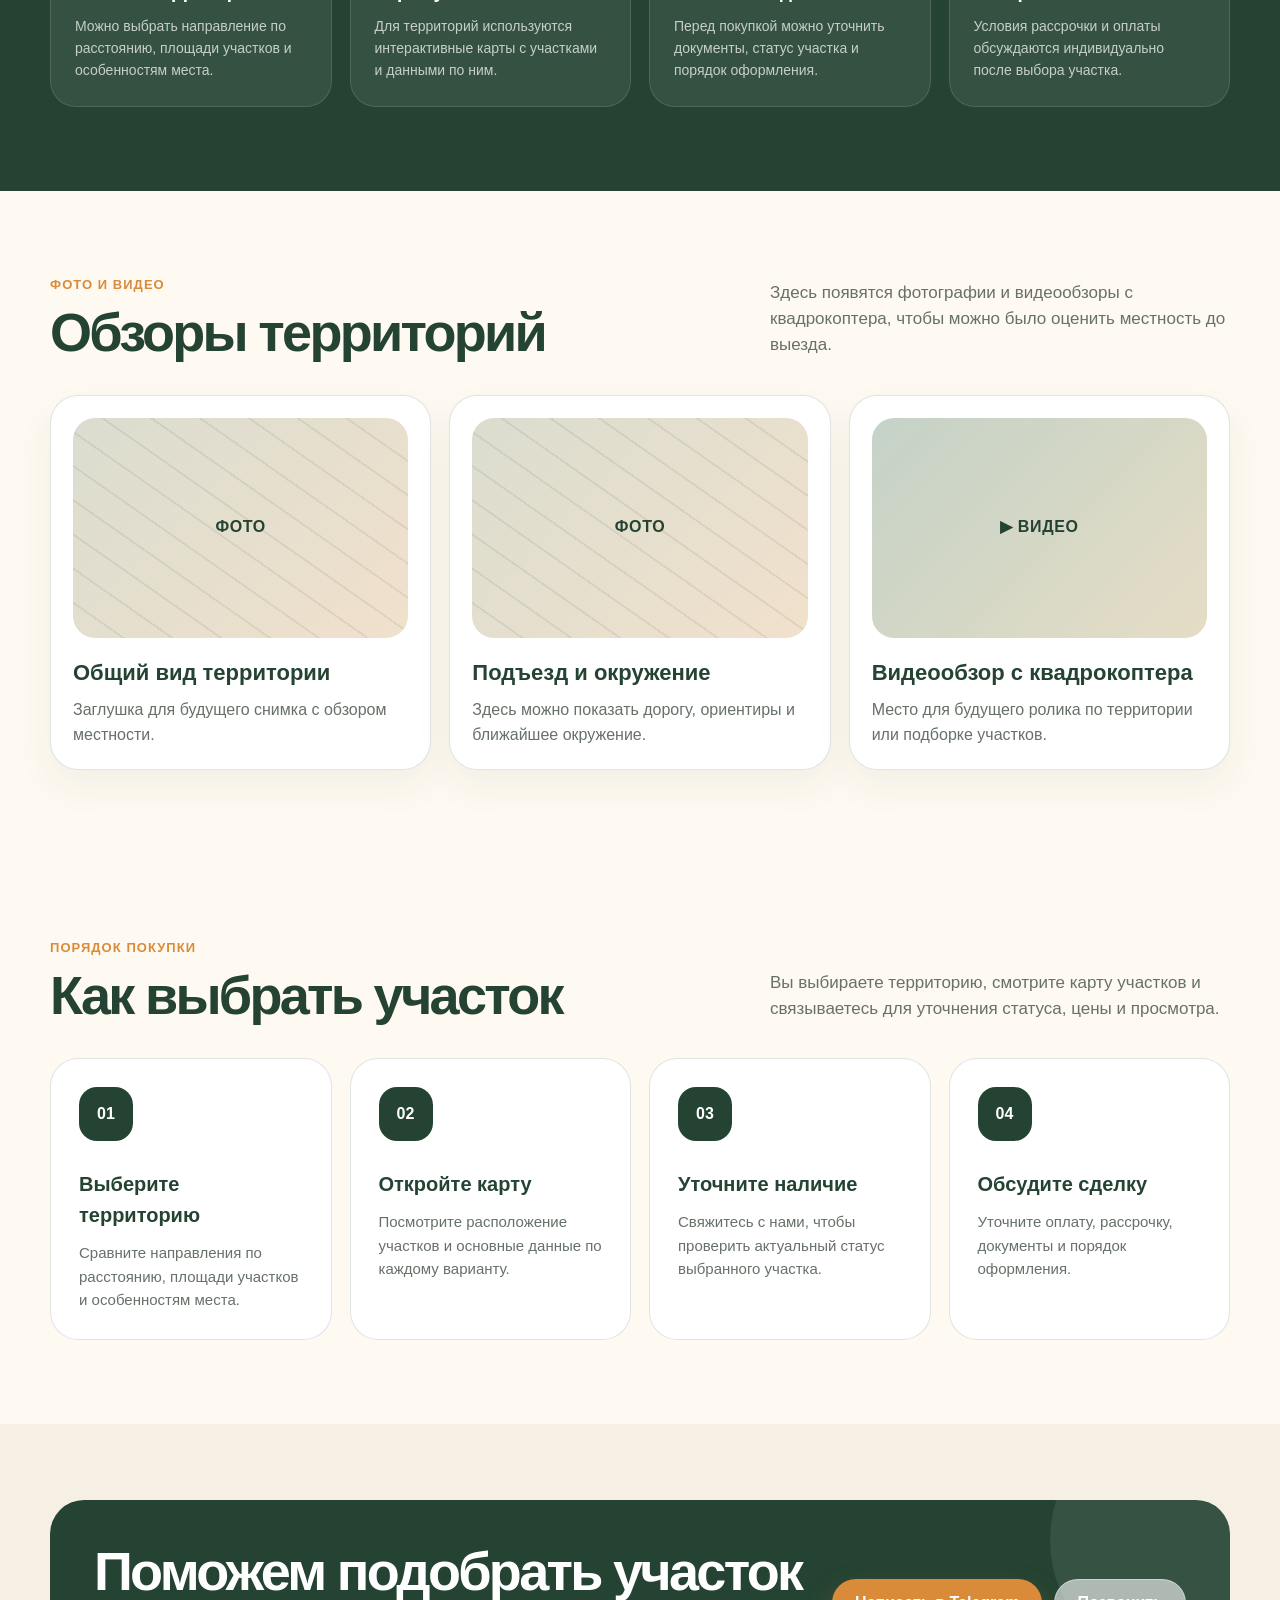
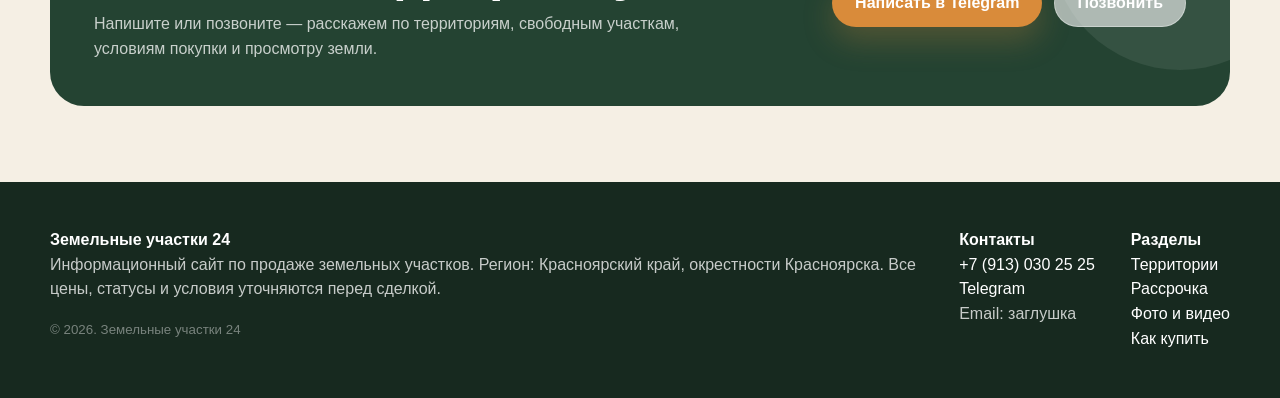
==== commit 3fa023d3: "Add files via upload" ====
--- a/index.html
+++ b/index.html
@@ -58,13 +58,22 @@
             <span class="plot-shape plot-free plot-5" title="Свободный участок"></span>
           </div>
           <h3>Выбор по карте</h3>
-          <p>На карте показан статус участка: свободен, забронирован или продан. В списке представлены актуальные свободные варианты.</p>
+          <p>На карте показан статус участка: зелёные доступны, оранжевые находятся в брони, серые уже проданы. В списке представлены актуальные свободные варианты.</p>
           <div class="legend">
             <span><i class="dot dot-free"></i> свободен</span>
             <span><i class="dot dot-booked"></i> бронь</span>
             <span><i class="dot dot-sold"></i> продан</span>
           </div>
         </aside>
+      </div>
+    </section>
+
+    <section class="quick-strip" aria-label="Ключевая информация">
+      <div class="container quick-strip-grid">
+        <div class="quick-chip"><span>01</span><strong>9 направлений</strong><small>территории в окрестностях Красноярска</small></div>
+        <div class="quick-chip"><span>02</span><strong>Талое — 60 км</strong><small>около 40 минут в пути</small></div>
+        <div class="quick-chip"><span>03</span><strong>Карты участков</strong><small>статусы и данные по участкам на схеме</small></div>
+        <div class="quick-chip"><span>04</span><strong>Подбор участка</strong><small>поможем уточнить наличие и условия</small></div>
       </div>
     </section>
 
@@ -267,5 +276,10 @@
       <div><strong>Разделы</strong><br><a href="#territories">Территории</a><br><a href="#installment">Рассрочка</a><br><a href="#media">Фото и видео</a><br><a href="#steps">Как купить</a></div>
     </div>
   </footer>
+
+  <div class="mobile-contact-bar" aria-label="Быстрые контакты">
+    <a href="tel:+79130302525">Позвонить</a>
+    <a href="https://t.me/Anatoliy_777" target="_blank" rel="noopener">Telegram</a>
+  </div>
 </body>
 </html>
--- a/style.css
+++ b/style.css
@@ -166,9 +166,9 @@
   margin-bottom: 20px;
 }
 .plot-shape { position: absolute; border-radius: 14px; border: 2px solid rgba(255, 255, 255, 0.95); box-shadow: 0 8px 20px rgba(36, 67, 50, 0.12); }
-.plot-free { background: rgba(63, 111, 82, 0.78); }
-.plot-booked { background: rgba(217, 139, 58, 0.76); }
-.plot-sold { background: rgba(92, 97, 91, 0.44); }
+.plot-free { background: rgba(63, 111, 82, 0.82); border-color: rgba(36, 67, 50, 0.62); }
+.plot-booked { background: rgba(217, 139, 58, 0.78); border-color: rgba(185, 109, 34, 0.55); }
+.plot-sold { background: rgba(166, 166, 166, 0.72); border-color: rgba(144, 144, 144, 0.58); box-shadow: 0 5px 14px rgba(40, 40, 40, 0.08); }
 .plot-1 { left: 12%; top: 16%; width: 22%; height: 24%; transform: rotate(-8deg); }
 .plot-2 { left: 38%; top: 12%; width: 22%; height: 27%; transform: rotate(7deg); }
 .plot-3 { left: 65%; top: 18%; width: 21%; height: 22%; transform: rotate(-5deg); }
@@ -186,7 +186,7 @@
 .dot { width: 11px; height: 11px; border-radius: 50%; display: inline-block; }
 .dot-free { background: #3f6f52; }
 .dot-booked { background: #d98b3a; }
-.dot-sold { background: #848983; }
+.dot-sold { background: #a6a6a6; border: 1px solid #909090; }
 
 .quick-info { display: grid; gap: 12px; margin-bottom: 20px; }
 .quick-info-item { display: flex; align-items: center; justify-content: space-between; gap: 16px; padding: 14px; border-radius: 18px; background: var(--sand); color: var(--muted); }
@@ -393,3 +393,238 @@
     text-align: left;
   }
 }
+
+
+/* Визуальные детали и мобильные улучшения */
+.hero::before,
+.territory-hero::before {
+  content: "";
+  position: absolute;
+  inset: 0;
+  pointer-events: none;
+  opacity: 0.16;
+  background-image:
+    radial-gradient(ellipse at 22% 18%, transparent 0 18%, rgba(255,255,255,.18) 18.4% 19%, transparent 19.4% 32%, rgba(255,255,255,.14) 32.4% 33%, transparent 33.4%),
+    radial-gradient(ellipse at 76% 64%, transparent 0 16%, rgba(255,255,255,.14) 16.4% 17%, transparent 17.4% 29%, rgba(255,255,255,.10) 29.4% 30%, transparent 30.4%);
+}
+
+.hero-card-map::after {
+  content: "дорога";
+  position: absolute;
+  left: -8%;
+  right: -8%;
+  bottom: 34%;
+  height: 34px;
+  transform: rotate(-7deg);
+  border-radius: 999px;
+  background: rgba(245, 239, 228, 0.78);
+  border: 1px dashed rgba(111, 82, 56, 0.34);
+  color: rgba(111, 82, 56, 0.55);
+  display: grid;
+  place-items: center;
+  font-size: 11px;
+  letter-spacing: 0.08em;
+  text-transform: uppercase;
+  z-index: 0;
+}
+
+.hero-card-map .plot-shape {
+  z-index: 1;
+}
+
+.quick-strip {
+  position: relative;
+  z-index: 3;
+  margin-top: -54px;
+  padding-bottom: 28px;
+}
+
+.territory-quick-strip {
+  margin-top: -52px;
+}
+
+.quick-strip-grid {
+  display: grid;
+  grid-template-columns: repeat(4, 1fr);
+  gap: 14px;
+}
+
+.quick-chip {
+  min-height: 118px;
+  padding: 18px;
+  border-radius: 24px;
+  background: rgba(255, 255, 255, 0.92);
+  border: 1px solid var(--line);
+  box-shadow: 0 18px 36px rgba(38, 48, 42, 0.08);
+  backdrop-filter: blur(12px);
+}
+
+.quick-chip span {
+  display: inline-flex;
+  width: 34px;
+  height: 34px;
+  align-items: center;
+  justify-content: center;
+  border-radius: 12px;
+  background: var(--green-3);
+  color: var(--green);
+  font-size: 12px;
+  font-weight: 800;
+  margin-bottom: 14px;
+}
+
+.quick-chip strong {
+  display: block;
+  color: var(--green);
+  font-size: 18px;
+  line-height: 1.15;
+  margin-bottom: 6px;
+}
+
+.quick-chip small {
+  display: block;
+  color: var(--muted);
+  font-size: 13px;
+  line-height: 1.35;
+}
+
+.territory-card,
+.benefit,
+.media-card,
+.detail-card,
+.step,
+.panel,
+.hero-card,
+.hero-side-card {
+  transition: transform .2s ease, box-shadow .2s ease, border-color .2s ease;
+}
+
+.territory-card:hover,
+.media-card:hover,
+.detail-card:hover,
+.step:hover {
+  transform: translateY(-4px);
+  border-color: rgba(36, 67, 50, 0.24);
+  box-shadow: 0 22px 46px rgba(38, 48, 42, 0.10);
+}
+
+.mobile-contact-bar {
+  display: none;
+}
+
+@media (max-width: 980px) {
+  .quick-strip-grid {
+    grid-template-columns: repeat(2, 1fr);
+  }
+}
+
+@media (max-width: 640px) {
+  body {
+    padding-bottom: 78px;
+  }
+
+  .hero-inner,
+  .territory-hero-inner {
+    gap: 24px;
+    padding-top: 42px;
+    padding-bottom: 86px;
+  }
+
+  .hero-text {
+    font-size: 17px;
+    margin-bottom: 24px;
+  }
+
+  .hero-actions {
+    margin-bottom: 24px;
+  }
+
+  .hero-actions .btn,
+  .cta-actions .btn {
+    width: 100%;
+  }
+
+  .stats {
+    gap: 10px;
+  }
+
+  .stat {
+    padding: 15px;
+  }
+
+  .stat strong {
+    font-size: 24px;
+  }
+
+  .hero-card-map {
+    min-height: 230px;
+  }
+
+  .quick-strip,
+  .territory-quick-strip {
+    margin-top: -46px;
+    padding-bottom: 10px;
+  }
+
+  .quick-strip-grid {
+    grid-template-columns: 1fr 1fr;
+    gap: 10px;
+  }
+
+  .quick-chip {
+    min-height: 104px;
+    padding: 14px;
+    border-radius: 20px;
+  }
+
+  .quick-chip span {
+    width: 28px;
+    height: 28px;
+    border-radius: 10px;
+    margin-bottom: 10px;
+  }
+
+  .quick-chip strong {
+    font-size: 15px;
+  }
+
+  .quick-chip small {
+    font-size: 12px;
+  }
+
+  .mobile-contact-bar {
+    position: fixed;
+    left: 12px;
+    right: 12px;
+    bottom: 12px;
+    z-index: 50;
+    display: grid;
+    grid-template-columns: 1fr 1fr;
+    gap: 10px;
+    padding: 10px;
+    border-radius: 22px;
+    background: rgba(255, 250, 241, 0.94);
+    border: 1px solid var(--line);
+    box-shadow: 0 18px 46px rgba(23, 41, 31, 0.22);
+    backdrop-filter: blur(16px);
+  }
+
+  .mobile-contact-bar a {
+    min-height: 44px;
+    border-radius: 999px;
+    display: grid;
+    place-items: center;
+    font-weight: 800;
+    font-size: 14px;
+  }
+
+  .mobile-contact-bar a:first-child {
+    color: var(--green);
+    background: var(--green-3);
+  }
+
+  .mobile-contact-bar a:last-child {
+    color: var(--white);
+    background: var(--orange);
+  }
+}
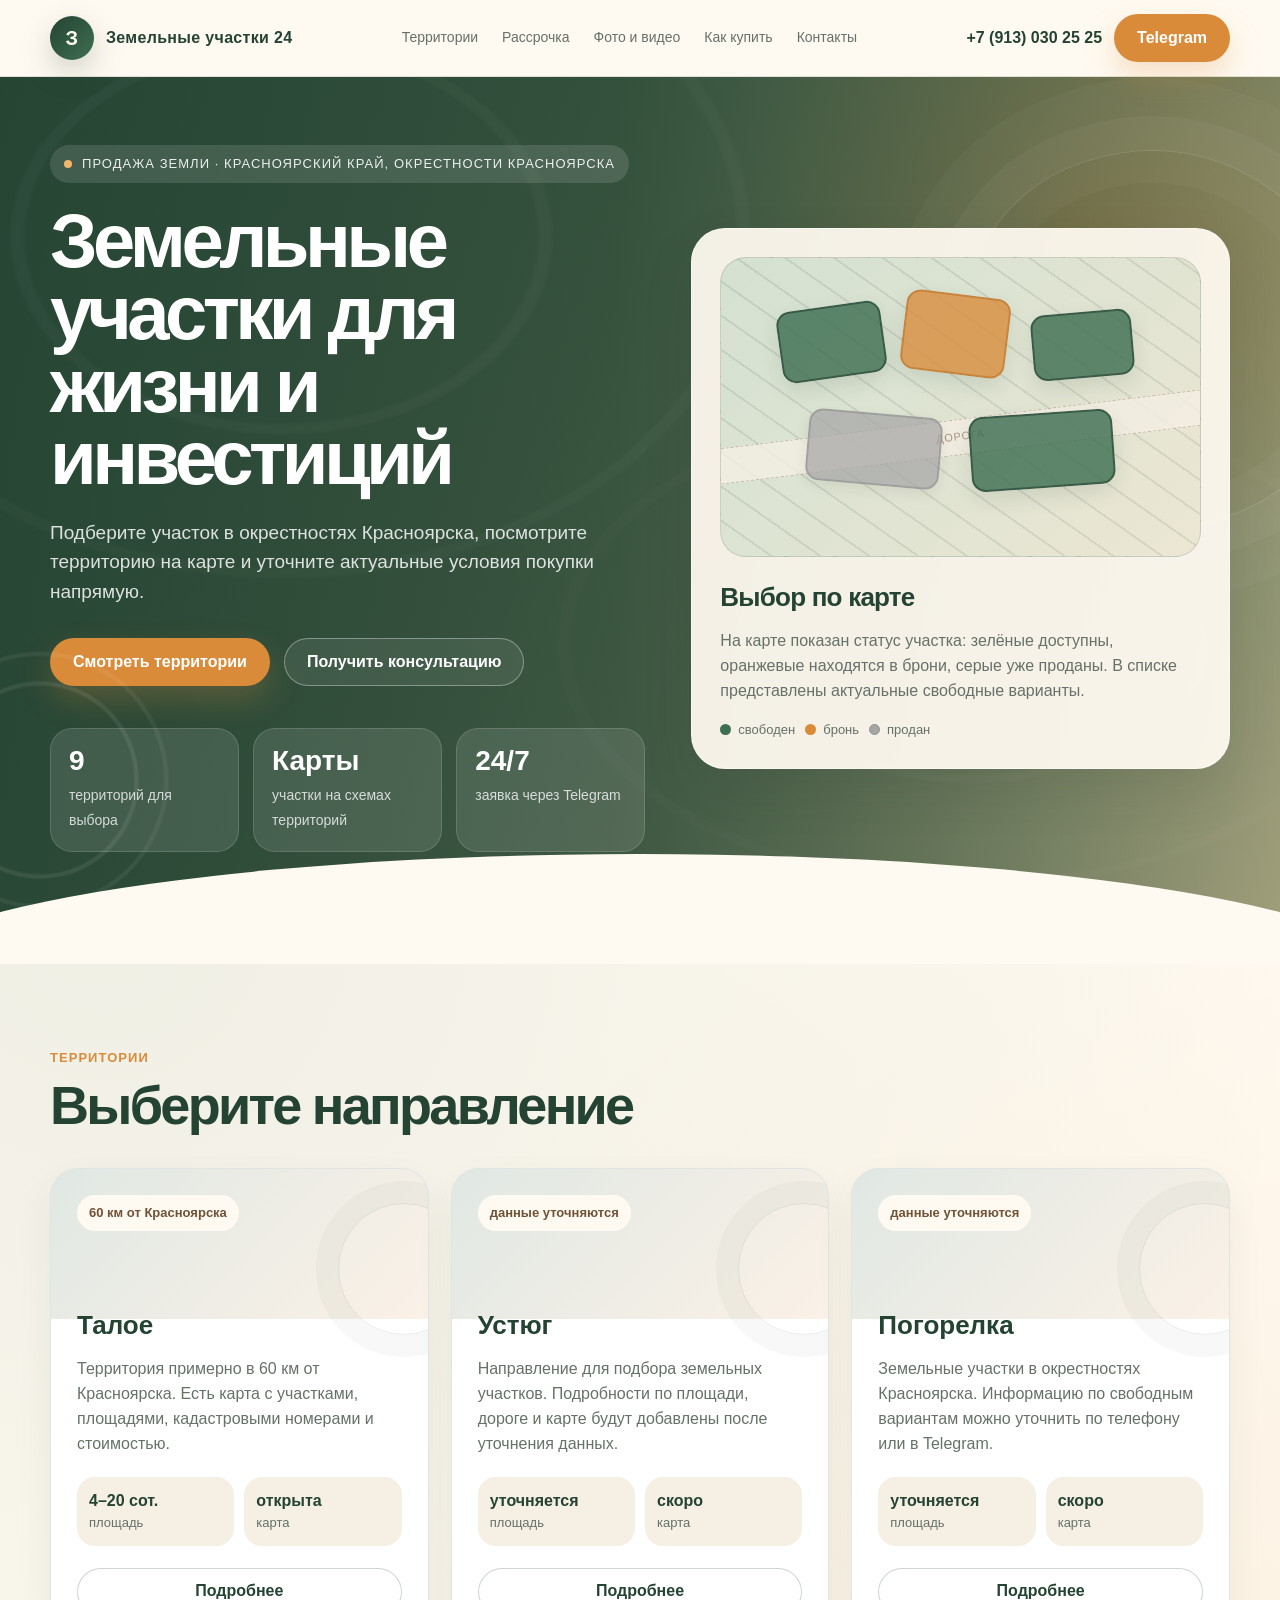
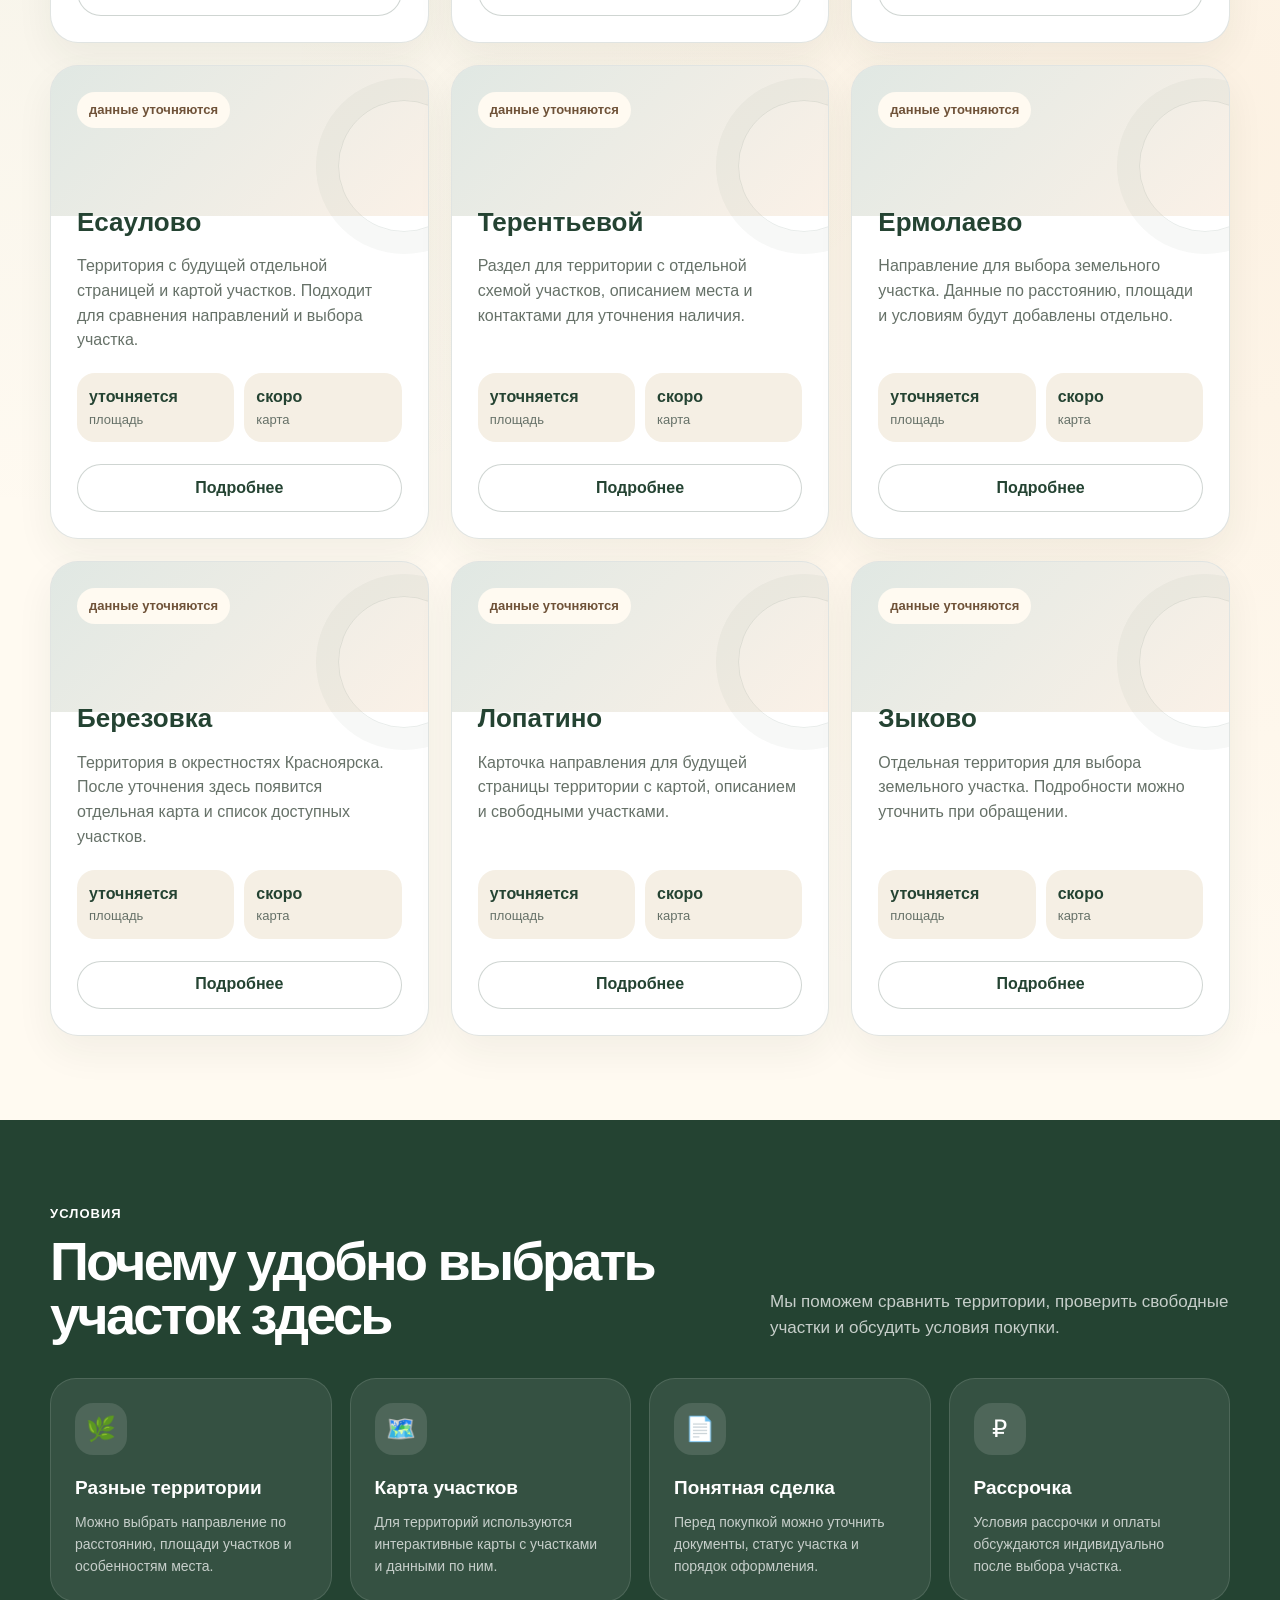
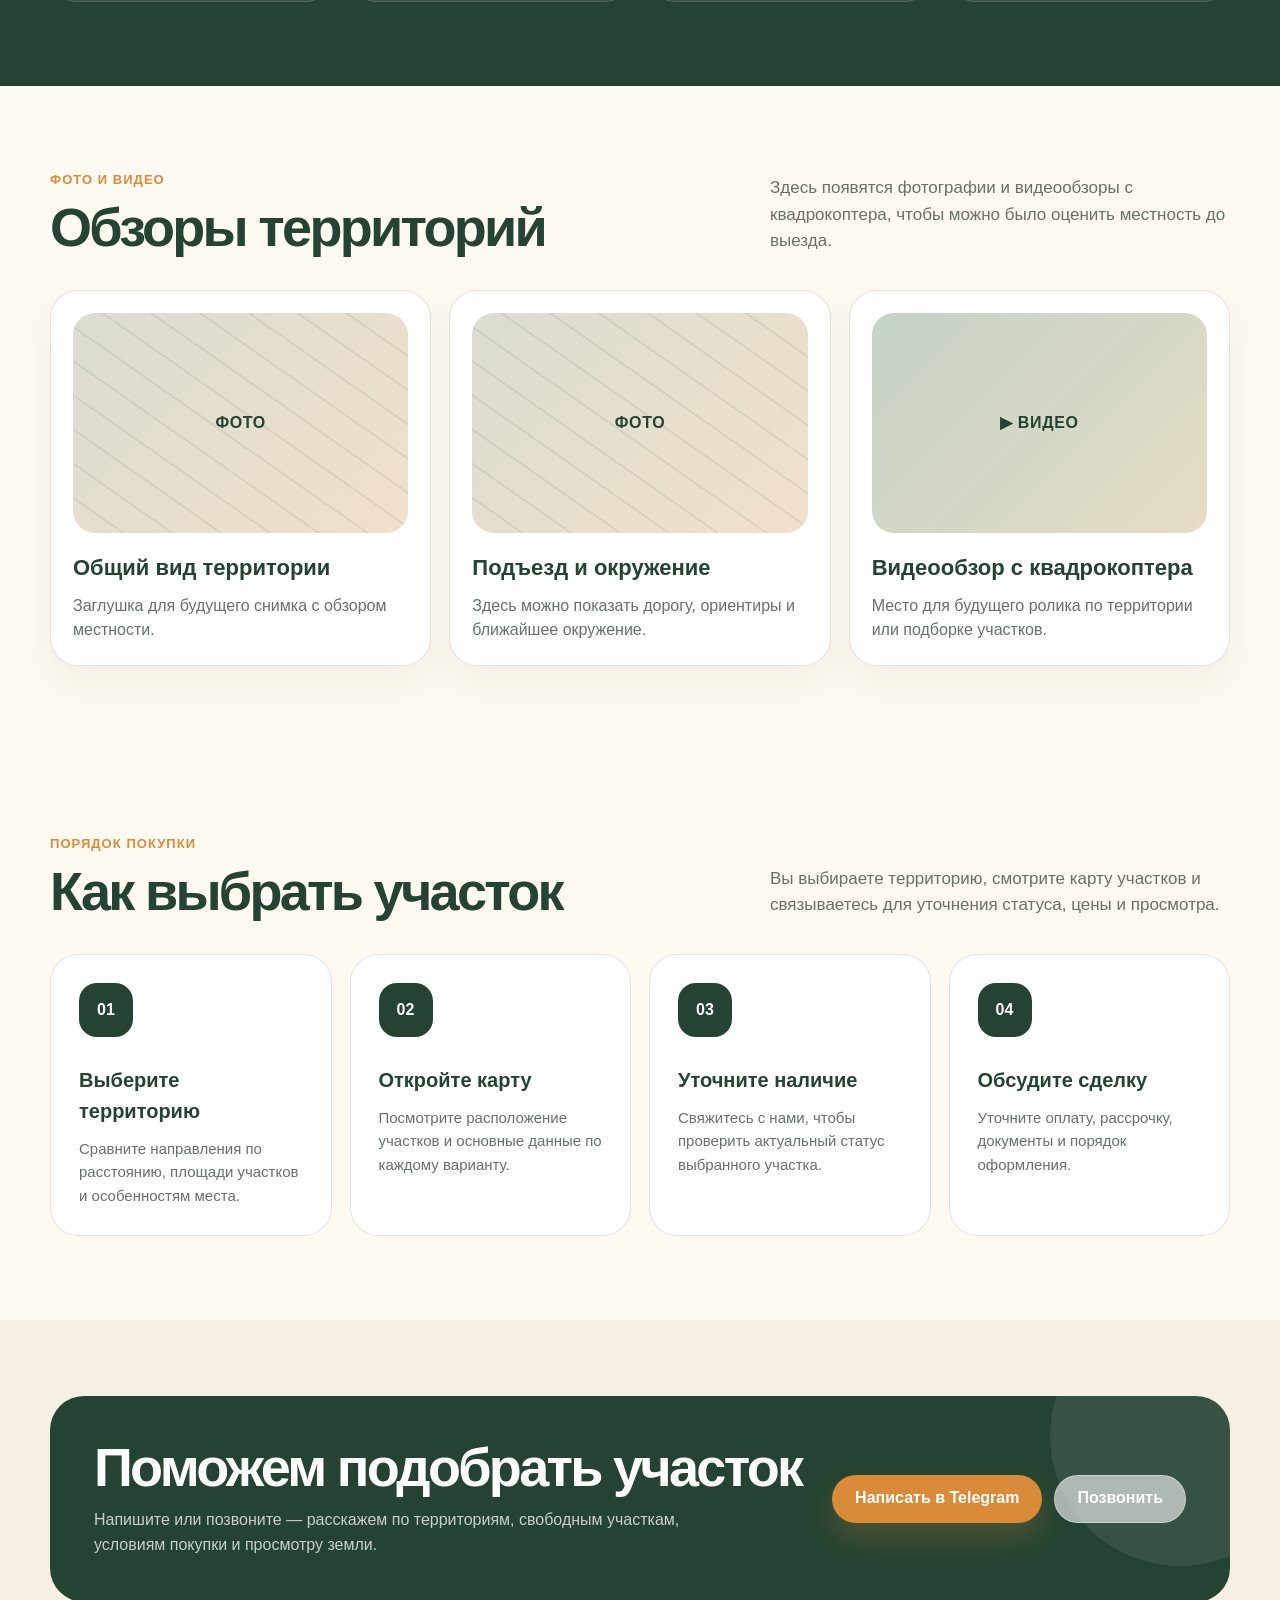
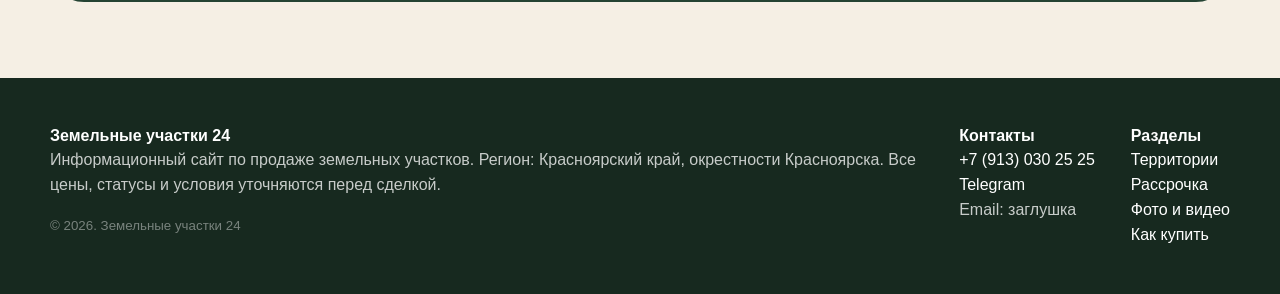
==== commit 7123c81d: "Add files via upload" ====
--- a/index.html
+++ b/index.html
@@ -67,16 +67,6 @@
         </aside>
       </div>
     </section>
-
-    <section class="quick-strip" aria-label="Ключевая информация">
-      <div class="container quick-strip-grid">
-        <div class="quick-chip"><span>01</span><strong>9 направлений</strong><small>территории в окрестностях Красноярска</small></div>
-        <div class="quick-chip"><span>02</span><strong>Талое — 60 км</strong><small>около 40 минут в пути</small></div>
-        <div class="quick-chip"><span>03</span><strong>Карты участков</strong><small>статусы и данные по участкам на схеме</small></div>
-        <div class="quick-chip"><span>04</span><strong>Подбор участка</strong><small>поможем уточнить наличие и условия</small></div>
-      </div>
-    </section>
-
     <section class="section" id="territories">
       <div class="container">
         <div class="section-head">
--- a/style.css
+++ b/style.css
@@ -20,7 +20,10 @@
 body {
   font-family: Arial, Helvetica, sans-serif;
   color: var(--text);
-  background: var(--cream);
+  background:
+    radial-gradient(circle at 8% 18%, rgba(63, 111, 82, 0.08), transparent 28%),
+    radial-gradient(circle at 94% 34%, rgba(217, 139, 58, 0.08), transparent 26%),
+    var(--cream);
   line-height: 1.55;
 }
 a { color: inherit; text-decoration: none; }
@@ -114,6 +117,38 @@
   gap: 46px;
   align-items: center;
   padding: 68px 0 112px;
+}
+
+.hero-inner::before,
+.territory-hero-inner::before {
+  content: "";
+  position: absolute;
+  right: -120px;
+  top: 70px;
+  width: 380px;
+  height: 380px;
+  border-radius: 46% 54% 48% 52%;
+  border: 1px solid rgba(255, 255, 255, 0.16);
+  box-shadow:
+    0 0 0 34px rgba(255, 255, 255, 0.035),
+    0 0 0 72px rgba(255, 255, 255, 0.026),
+    inset 0 0 0 32px rgba(255, 255, 255, 0.028);
+  transform: rotate(-18deg);
+  pointer-events: none;
+}
+
+.hero-inner::after,
+.territory-hero-inner::after {
+  content: "";
+  position: absolute;
+  left: -160px;
+  bottom: 34px;
+  width: 300px;
+  height: 300px;
+  border-radius: 50%;
+  background:
+    radial-gradient(circle, transparent 0 44%, rgba(255,255,255,.08) 45% 46%, transparent 47% 58%, rgba(255,255,255,.06) 59% 60%, transparent 61%);
+  pointer-events: none;
 }
 .territory-hero-inner { min-height: 520px; }
 .breadcrumbs { display: flex; flex-wrap: wrap; gap: 8px; margin-bottom: 26px; color: rgba(255, 255, 255, 0.72); font-size: 14px; }
@@ -212,6 +247,17 @@
   overflow: hidden;
 }
 .territory-card::before { content: ""; position: absolute; inset: 0; height: 150px; background: linear-gradient(135deg, rgba(63, 111, 82, 0.16), rgba(217, 139, 58, 0.12)); }
+.territory-card::after {
+  content: "";
+  position: absolute;
+  right: -42px;
+  top: 34px;
+  width: 130px;
+  height: 130px;
+  border-radius: 50%;
+  border: 1px solid rgba(36, 67, 50, 0.10);
+  box-shadow: 0 0 0 22px rgba(36, 67, 50, 0.035);
+}
 .territory-card > * { position: relative; z-index: 2; }
 .distance { align-self: flex-start; padding: 8px 12px; border-radius: 999px; background: var(--cream); color: var(--brown); font-weight: 700; font-size: 13px; margin-bottom: 74px; }
 .territory-card h3 { font-size: 26px; color: var(--green); margin-bottom: 12px; }
@@ -432,61 +478,6 @@
   z-index: 1;
 }
 
-.quick-strip {
-  position: relative;
-  z-index: 3;
-  margin-top: -54px;
-  padding-bottom: 28px;
-}
-
-.territory-quick-strip {
-  margin-top: -52px;
-}
-
-.quick-strip-grid {
-  display: grid;
-  grid-template-columns: repeat(4, 1fr);
-  gap: 14px;
-}
-
-.quick-chip {
-  min-height: 118px;
-  padding: 18px;
-  border-radius: 24px;
-  background: rgba(255, 255, 255, 0.92);
-  border: 1px solid var(--line);
-  box-shadow: 0 18px 36px rgba(38, 48, 42, 0.08);
-  backdrop-filter: blur(12px);
-}
-
-.quick-chip span {
-  display: inline-flex;
-  width: 34px;
-  height: 34px;
-  align-items: center;
-  justify-content: center;
-  border-radius: 12px;
-  background: var(--green-3);
-  color: var(--green);
-  font-size: 12px;
-  font-weight: 800;
-  margin-bottom: 14px;
-}
-
-.quick-chip strong {
-  display: block;
-  color: var(--green);
-  font-size: 18px;
-  line-height: 1.15;
-  margin-bottom: 6px;
-}
-
-.quick-chip small {
-  display: block;
-  color: var(--muted);
-  font-size: 13px;
-  line-height: 1.35;
-}
 
 .territory-card,
 .benefit,
@@ -512,11 +503,6 @@
   display: none;
 }
 
-@media (max-width: 980px) {
-  .quick-strip-grid {
-    grid-template-columns: repeat(2, 1fr);
-  }
-}
 
 @media (max-width: 640px) {
   body {
@@ -560,36 +546,16 @@
     min-height: 230px;
   }
 
-  .quick-strip,
-  .territory-quick-strip {
-    margin-top: -46px;
-    padding-bottom: 10px;
-  }
-
-  .quick-strip-grid {
-    grid-template-columns: 1fr 1fr;
-    gap: 10px;
-  }
-
-  .quick-chip {
-    min-height: 104px;
-    padding: 14px;
-    border-radius: 20px;
-  }
-
-  .quick-chip span {
-    width: 28px;
-    height: 28px;
-    border-radius: 10px;
-    margin-bottom: 10px;
-  }
-
-  .quick-chip strong {
-    font-size: 15px;
-  }
-
-  .quick-chip small {
-    font-size: 12px;
+  .hero-inner::before,
+  .territory-hero-inner::before {
+    right: -210px;
+    top: 20px;
+    opacity: 0.72;
+  }
+
+  .hero-inner::after,
+  .territory-hero-inner::after {
+    display: none;
   }
 
   .mobile-contact-bar {
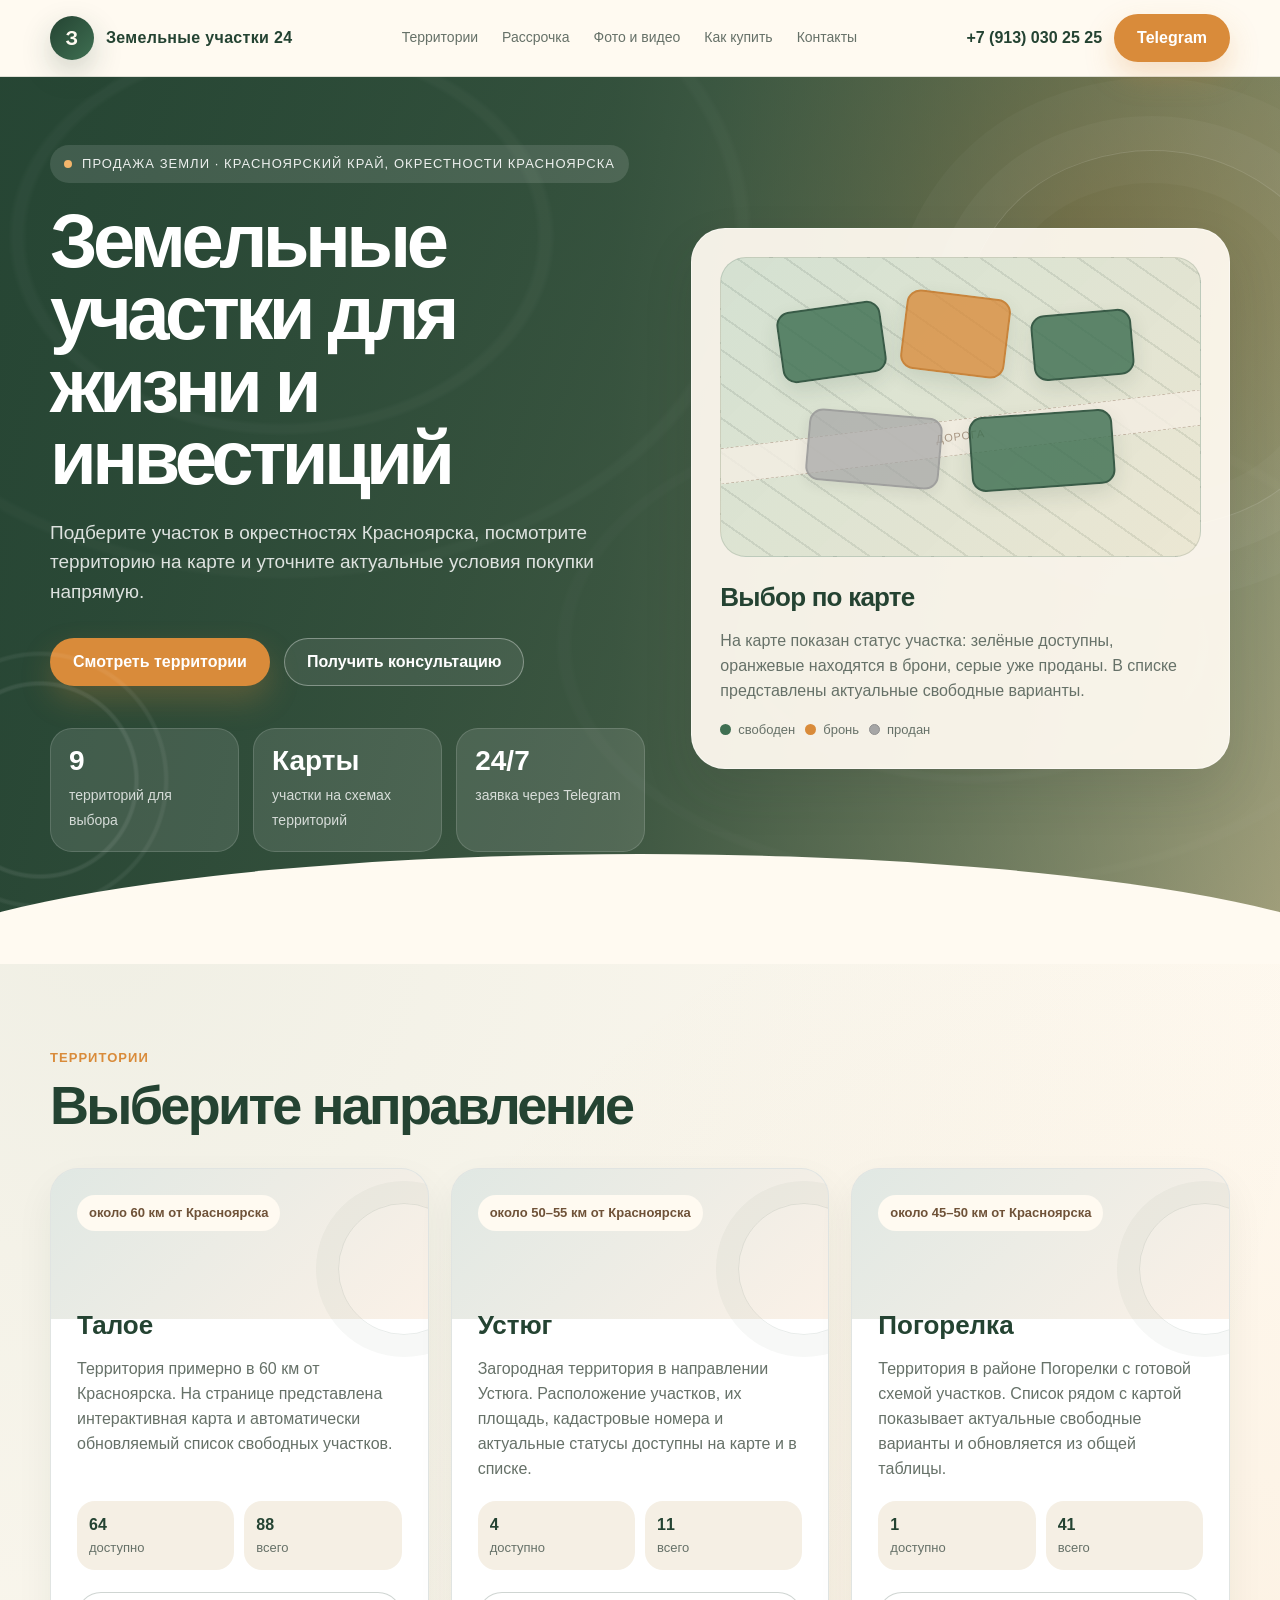
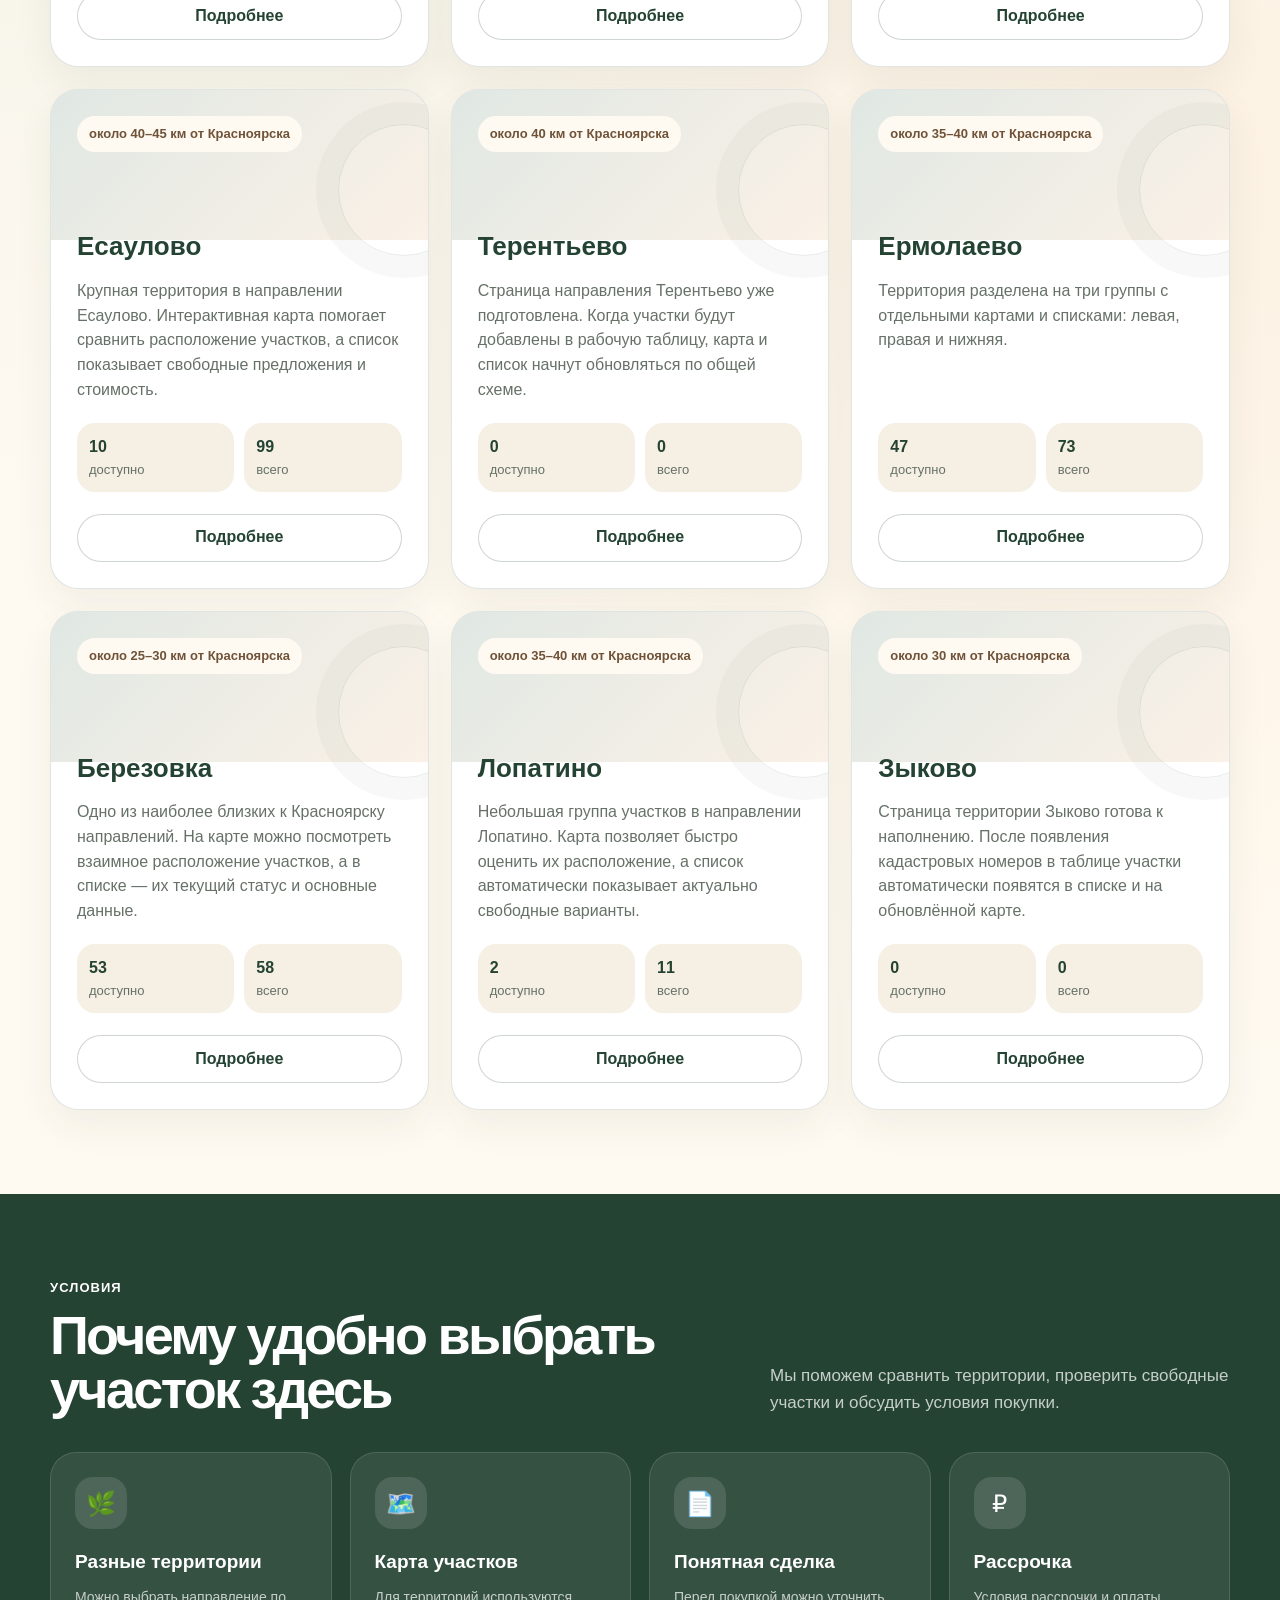
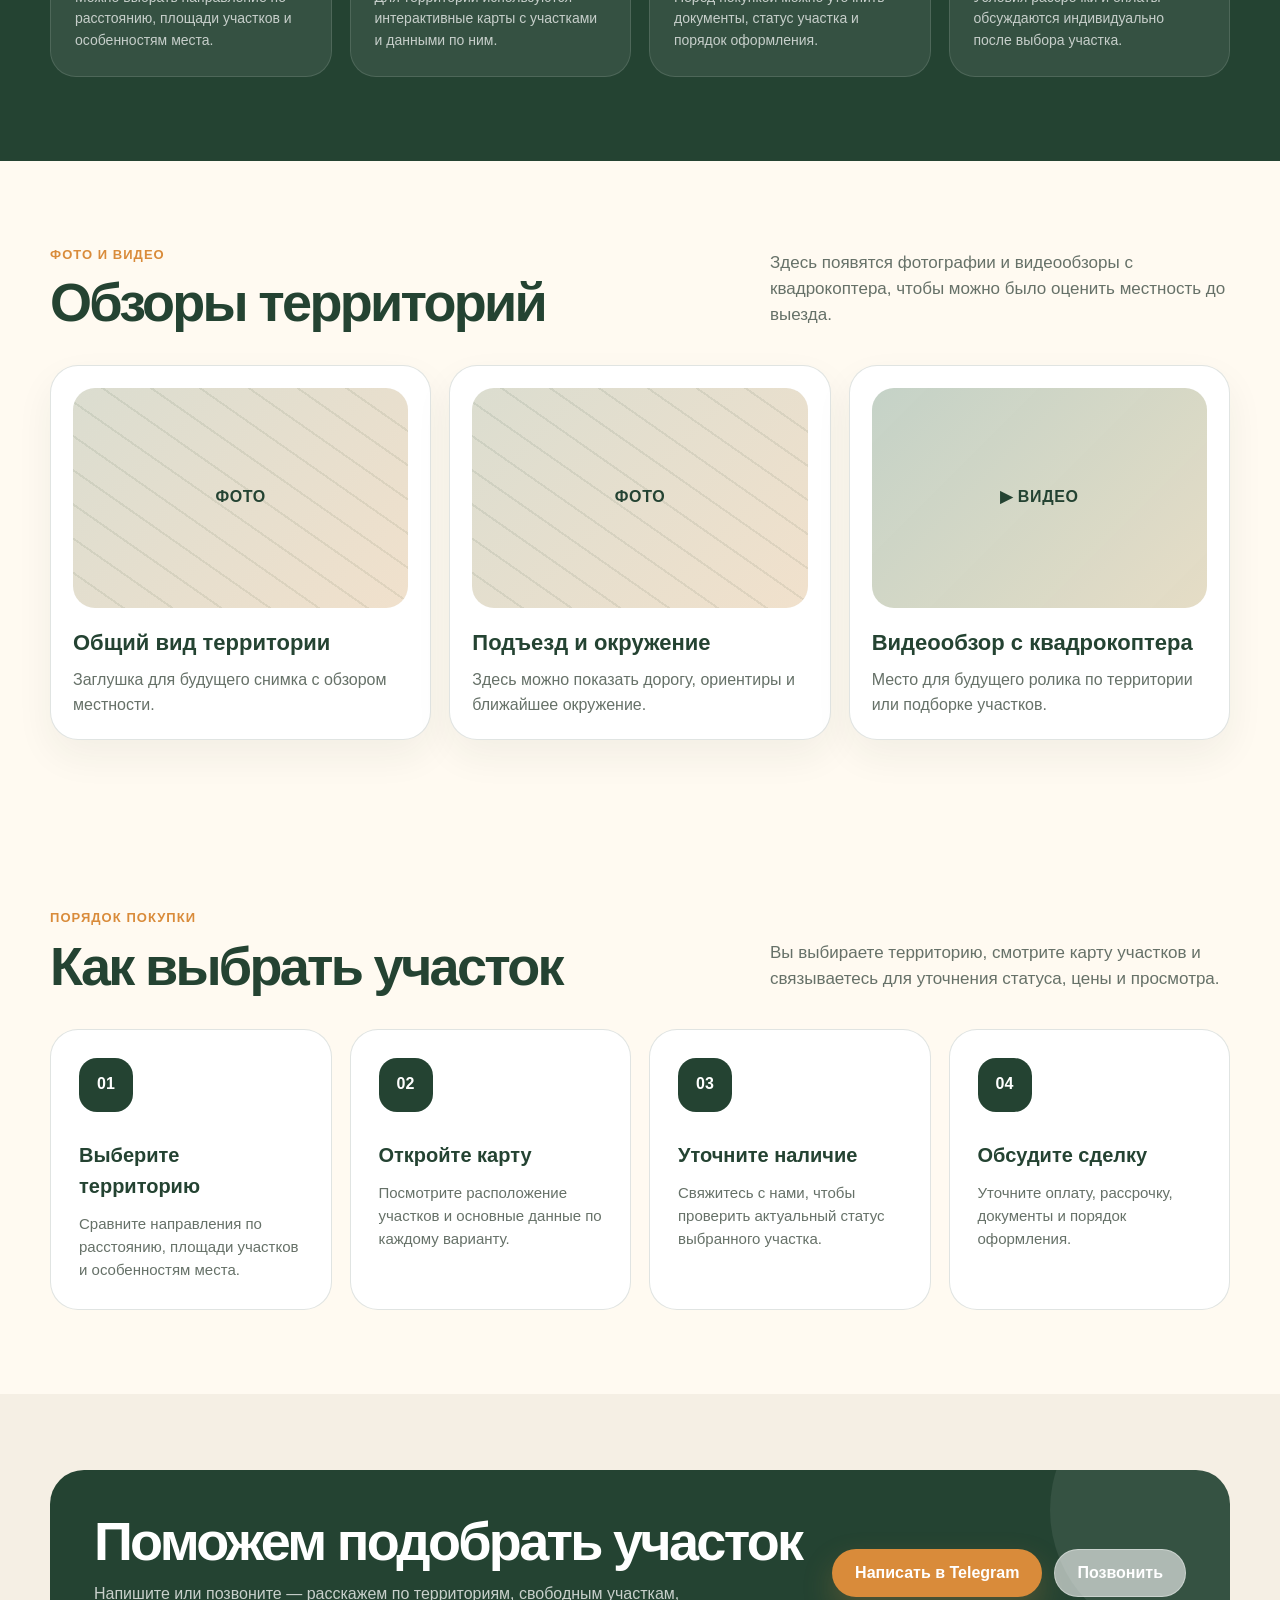
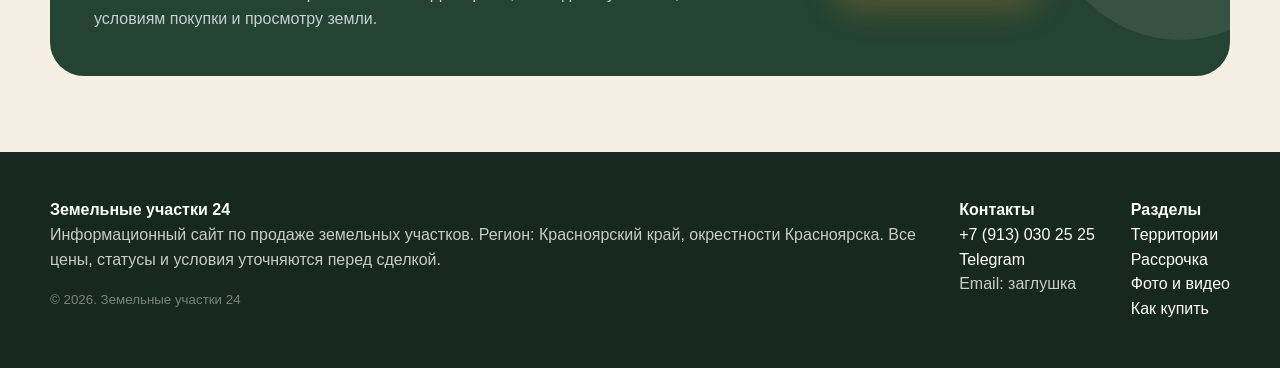
==== commit 852c57ec: "Добавлены страницы всех территорий" ====
--- a/index.html
+++ b/index.html
@@ -78,102 +78,102 @@
 
         <div class="territories-grid">
           <article class="territory-card">
-            <span class="distance">60 км от Красноярска</span>
+            <span class="distance">около 60 км от Красноярска</span>
             <h3>Талое</h3>
-            <p>Территория примерно в 60 км от Красноярска. Есть карта с участками, площадями, кадастровыми номерами и стоимостью.</p>
-            <div class="card-meta">
-              <div class="meta-item"><strong>4–20 сот.</strong>площадь</div>
-              <div class="meta-item"><strong>открыта</strong>карта</div>
+            <p>Территория примерно в 60 км от Красноярска. На странице представлена интерактивная карта и автоматически обновляемый список свободных участков.</p>
+            <div class="card-meta">
+              <div class="meta-item"><strong data-plots-count="free" data-plots-count-source="site-data/taloe.json">64</strong>доступно</div>
+              <div class="meta-item"><strong data-plots-count="total" data-plots-count-source="site-data/taloe.json">88</strong>всего</div>
             </div>
             <a class="btn btn-outline" href="taloe.html">Подробнее</a>
           </article>
 
           <article class="territory-card">
-            <span class="distance">данные уточняются</span>
+            <span class="distance">около 50–55 км от Красноярска</span>
             <h3>Устюг</h3>
-            <p>Направление для подбора земельных участков. Подробности по площади, дороге и карте будут добавлены после уточнения данных.</p>
-            <div class="card-meta">
-              <div class="meta-item"><strong>уточняется</strong>площадь</div>
-              <div class="meta-item"><strong>скоро</strong>карта</div>
-            </div>
-            <a class="btn btn-outline" href="#">Подробнее</a>
-          </article>
-
-          <article class="territory-card">
-            <span class="distance">данные уточняются</span>
+            <p>Загородная территория в направлении Устюга. Расположение участков, их площадь, кадастровые номера и актуальные статусы доступны на карте и в списке.</p>
+            <div class="card-meta">
+              <div class="meta-item"><strong data-plots-count="free" data-plots-count-source="site-data/ustyug.json">4</strong>доступно</div>
+              <div class="meta-item"><strong data-plots-count="total" data-plots-count-source="site-data/ustyug.json">11</strong>всего</div>
+            </div>
+            <a class="btn btn-outline" href="ustyug.html">Подробнее</a>
+          </article>
+
+          <article class="territory-card">
+            <span class="distance">около 45–50 км от Красноярска</span>
             <h3>Погорелка</h3>
-            <p>Земельные участки в окрестностях Красноярска. Информацию по свободным вариантам можно уточнить по телефону или в Telegram.</p>
-            <div class="card-meta">
-              <div class="meta-item"><strong>уточняется</strong>площадь</div>
-              <div class="meta-item"><strong>скоро</strong>карта</div>
-            </div>
-            <a class="btn btn-outline" href="#">Подробнее</a>
-          </article>
-
-          <article class="territory-card">
-            <span class="distance">данные уточняются</span>
+            <p>Территория в районе Погорелки с готовой схемой участков. Список рядом с картой показывает актуальные свободные варианты и обновляется из общей таблицы.</p>
+            <div class="card-meta">
+              <div class="meta-item"><strong data-plots-count="free" data-plots-count-source="site-data/pogorelka.json">1</strong>доступно</div>
+              <div class="meta-item"><strong data-plots-count="total" data-plots-count-source="site-data/pogorelka.json">41</strong>всего</div>
+            </div>
+            <a class="btn btn-outline" href="pogorelka.html">Подробнее</a>
+          </article>
+
+          <article class="territory-card">
+            <span class="distance">около 40–45 км от Красноярска</span>
             <h3>Есаулово</h3>
-            <p>Территория с будущей отдельной страницей и картой участков. Подходит для сравнения направлений и выбора участка.</p>
-            <div class="card-meta">
-              <div class="meta-item"><strong>уточняется</strong>площадь</div>
-              <div class="meta-item"><strong>скоро</strong>карта</div>
-            </div>
-            <a class="btn btn-outline" href="#">Подробнее</a>
-          </article>
-
-          <article class="territory-card">
-            <span class="distance">данные уточняются</span>
-            <h3>Терентьевой</h3>
-            <p>Раздел для территории с отдельной схемой участков, описанием места и контактами для уточнения наличия.</p>
-            <div class="card-meta">
-              <div class="meta-item"><strong>уточняется</strong>площадь</div>
-              <div class="meta-item"><strong>скоро</strong>карта</div>
-            </div>
-            <a class="btn btn-outline" href="#">Подробнее</a>
-          </article>
-
-          <article class="territory-card">
-            <span class="distance">данные уточняются</span>
+            <p>Крупная территория в направлении Есаулово. Интерактивная карта помогает сравнить расположение участков, а список показывает свободные предложения и стоимость.</p>
+            <div class="card-meta">
+              <div class="meta-item"><strong data-plots-count="free" data-plots-count-source="site-data/esaulovo.json">10</strong>доступно</div>
+              <div class="meta-item"><strong data-plots-count="total" data-plots-count-source="site-data/esaulovo.json">99</strong>всего</div>
+            </div>
+            <a class="btn btn-outline" href="esaulovo.html">Подробнее</a>
+          </article>
+
+          <article class="territory-card">
+            <span class="distance">около 40 км от Красноярска</span>
+            <h3>Терентьево</h3>
+            <p>Страница направления Терентьево уже подготовлена. Когда участки будут добавлены в рабочую таблицу, карта и список начнут обновляться по общей схеме.</p>
+            <div class="card-meta">
+              <div class="meta-item"><strong data-plots-count="free" data-plots-count-source="site-data/terentevo.json">0</strong>доступно</div>
+              <div class="meta-item"><strong data-plots-count="total" data-plots-count-source="site-data/terentevo.json">0</strong>всего</div>
+            </div>
+            <a class="btn btn-outline" href="terentevo.html">Подробнее</a>
+          </article>
+
+          <article class="territory-card">
+            <span class="distance">около 35–40 км от Красноярска</span>
             <h3>Ермолаево</h3>
-            <p>Направление для выбора земельного участка. Данные по расстоянию, площади и условиям будут добавлены отдельно.</p>
-            <div class="card-meta">
-              <div class="meta-item"><strong>уточняется</strong>площадь</div>
-              <div class="meta-item"><strong>скоро</strong>карта</div>
-            </div>
-            <a class="btn btn-outline" href="#">Подробнее</a>
-          </article>
-
-          <article class="territory-card">
-            <span class="distance">данные уточняются</span>
+            <p>Территория разделена на три группы с отдельными картами и списками: левая, правая и нижняя.</p>
+            <div class="card-meta">
+              <div class="meta-item"><strong data-plots-count-aggregate="free" data-plots-aggregate-sources="site-data/ermolaevo_levoe.json,site-data/ermolaevo_pravoe.json,site-data/ermolaevo_nizhnee.json">47</strong>доступно</div>
+              <div class="meta-item"><strong data-plots-count-aggregate="total" data-plots-aggregate-sources="site-data/ermolaevo_levoe.json,site-data/ermolaevo_pravoe.json,site-data/ermolaevo_nizhnee.json">73</strong>всего</div>
+            </div>
+            <a class="btn btn-outline" href="ermolaevo.html">Подробнее</a>
+          </article>
+
+          <article class="territory-card">
+            <span class="distance">около 25–30 км от Красноярска</span>
             <h3>Березовка</h3>
-            <p>Территория в окрестностях Красноярска. После уточнения здесь появится отдельная карта и список доступных участков.</p>
-            <div class="card-meta">
-              <div class="meta-item"><strong>уточняется</strong>площадь</div>
-              <div class="meta-item"><strong>скоро</strong>карта</div>
-            </div>
-            <a class="btn btn-outline" href="#">Подробнее</a>
-          </article>
-
-          <article class="territory-card">
-            <span class="distance">данные уточняются</span>
+            <p>Одно из наиболее близких к Красноярску направлений. На карте можно посмотреть взаимное расположение участков, а в списке — их текущий статус и основные данные.</p>
+            <div class="card-meta">
+              <div class="meta-item"><strong data-plots-count="free" data-plots-count-source="site-data/berezovka.json">53</strong>доступно</div>
+              <div class="meta-item"><strong data-plots-count="total" data-plots-count-source="site-data/berezovka.json">58</strong>всего</div>
+            </div>
+            <a class="btn btn-outline" href="berezovka.html">Подробнее</a>
+          </article>
+
+          <article class="territory-card">
+            <span class="distance">около 35–40 км от Красноярска</span>
             <h3>Лопатино</h3>
-            <p>Карточка направления для будущей страницы территории с картой, описанием и свободными участками.</p>
-            <div class="card-meta">
-              <div class="meta-item"><strong>уточняется</strong>площадь</div>
-              <div class="meta-item"><strong>скоро</strong>карта</div>
-            </div>
-            <a class="btn btn-outline" href="#">Подробнее</a>
-          </article>
-
-          <article class="territory-card">
-            <span class="distance">данные уточняются</span>
+            <p>Небольшая группа участков в направлении Лопатино. Карта позволяет быстро оценить их расположение, а список автоматически показывает актуально свободные варианты.</p>
+            <div class="card-meta">
+              <div class="meta-item"><strong data-plots-count="free" data-plots-count-source="site-data/lopatino.json">2</strong>доступно</div>
+              <div class="meta-item"><strong data-plots-count="total" data-plots-count-source="site-data/lopatino.json">11</strong>всего</div>
+            </div>
+            <a class="btn btn-outline" href="lopatino.html">Подробнее</a>
+          </article>
+
+          <article class="territory-card">
+            <span class="distance">около 30 км от Красноярска</span>
             <h3>Зыково</h3>
-            <p>Отдельная территория для выбора земельного участка. Подробности можно уточнить при обращении.</p>
-            <div class="card-meta">
-              <div class="meta-item"><strong>уточняется</strong>площадь</div>
-              <div class="meta-item"><strong>скоро</strong>карта</div>
-            </div>
-            <a class="btn btn-outline" href="#">Подробнее</a>
+            <p>Страница территории Зыково готова к наполнению. После появления кадастровых номеров в таблице участки автоматически появятся в списке и на обновлённой карте.</p>
+            <div class="card-meta">
+              <div class="meta-item"><strong data-plots-count="free" data-plots-count-source="site-data/zykovo.json">0</strong>доступно</div>
+              <div class="meta-item"><strong data-plots-count="total" data-plots-count-source="site-data/zykovo.json">0</strong>всего</div>
+            </div>
+            <a class="btn btn-outline" href="zykovo.html">Подробнее</a>
           </article>
         </div>
       </div>
@@ -271,5 +271,6 @@
     <a href="tel:+79130302525">Позвонить</a>
     <a href="https://t.me/Anatoliy_777" target="_blank" rel="noopener">Telegram</a>
   </div>
+  <script src="plots.js" defer></script>
 </body>
 </html>
--- a/style.css
+++ b/style.css
@@ -594,3 +594,56 @@
     background: var(--orange);
   }
 }
+/* Автоматический список участков */
+.plot-card-side {
+  display: flex;
+  flex-direction: column;
+  align-items: flex-end;
+  gap: 8px;
+  text-align: right;
+  white-space: nowrap;
+}
+
+.plot-list-state,
+.plot-list-warning {
+  padding: 16px;
+  border-radius: 18px;
+  background: var(--sand);
+  color: var(--muted);
+  font-size: 14px;
+}
+
+.plot-list-error {
+  color: #8b2f2f;
+  background: #f8e9e7;
+}
+
+.plot-list-warning {
+  color: var(--brown);
+  margin-bottom: 10px;
+}
+
+.status-pill-booked {
+  color: #8a551e;
+  border-color: rgba(217, 139, 58, 0.35);
+  background: #fff7ed;
+}
+
+.status-pill-sold {
+  color: #666;
+  border-color: rgba(144, 144, 144, 0.35);
+  background: #f4f4f4;
+}
+
+@media (max-width: 480px) {
+  .plot-card {
+    grid-template-columns: 1fr;
+  }
+
+  .plot-card-side {
+    align-items: flex-start;
+    text-align: left;
+    white-space: normal;
+  }
+}
+
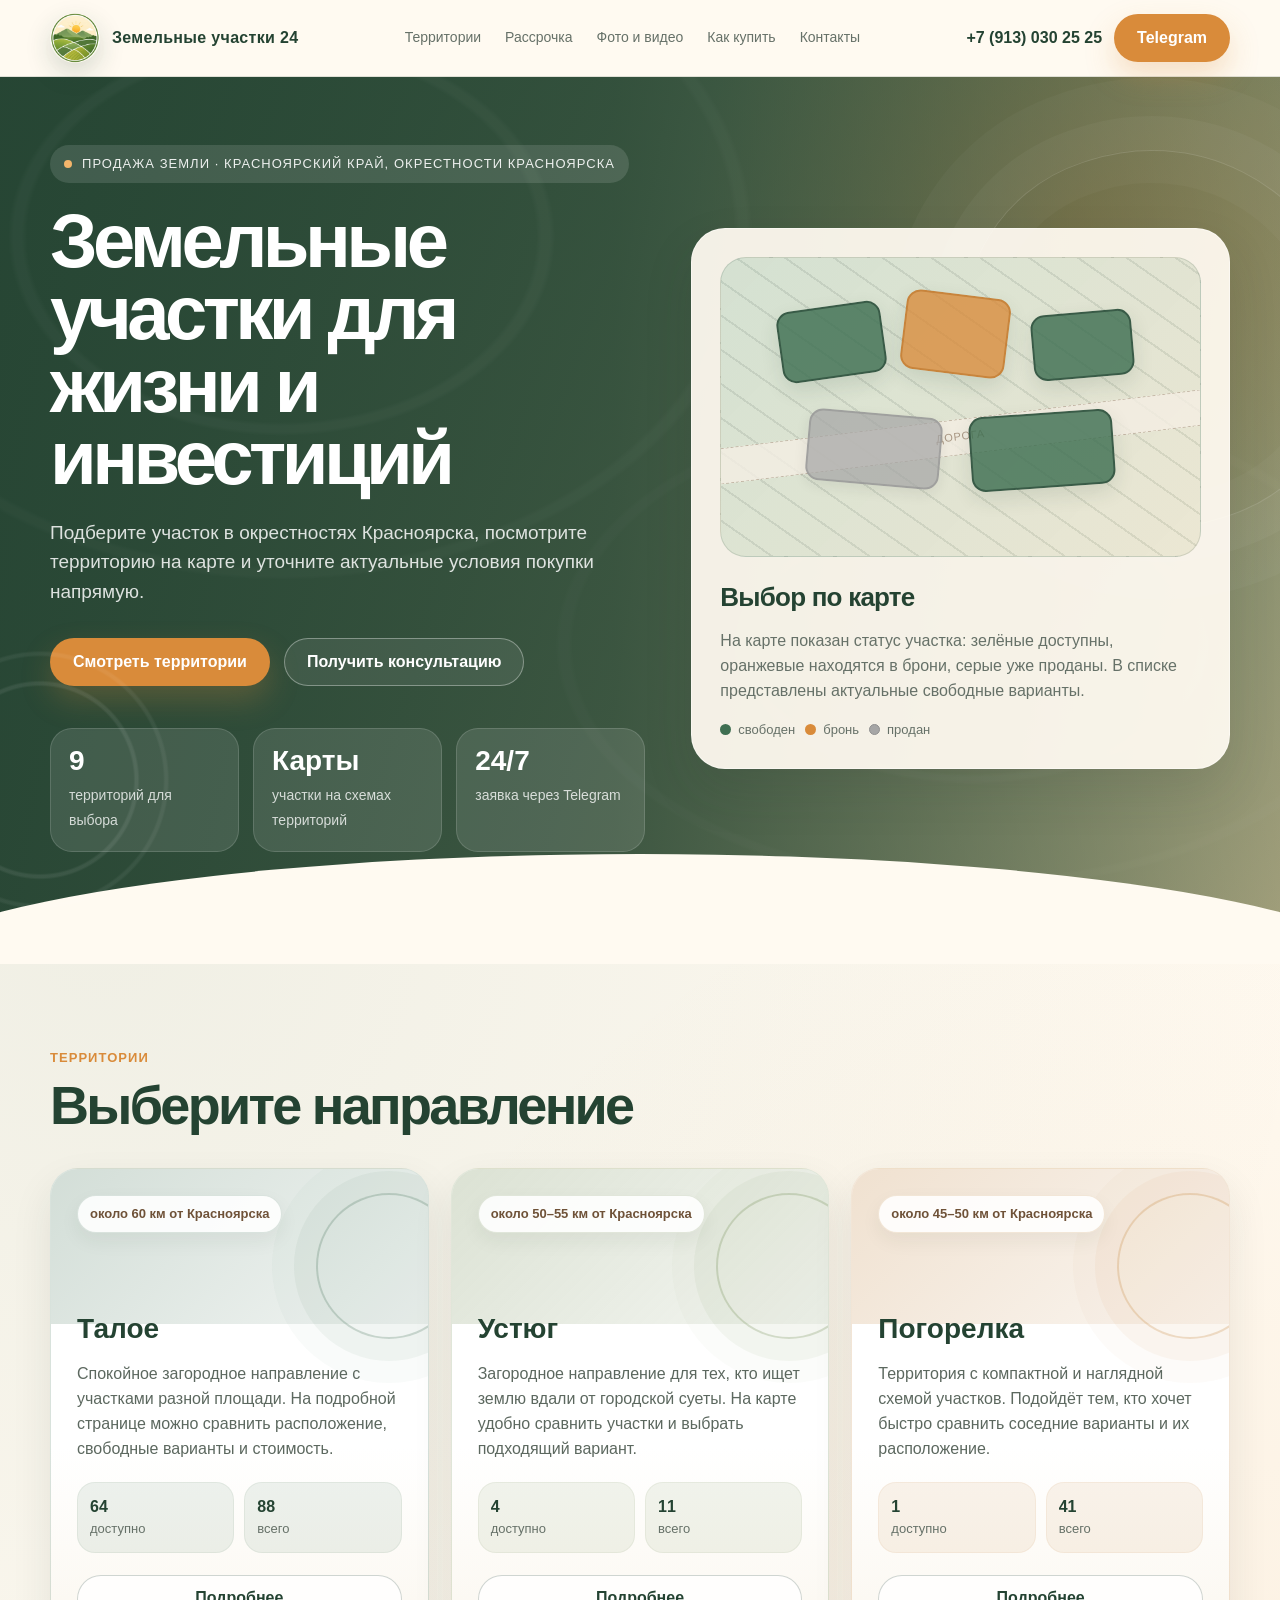
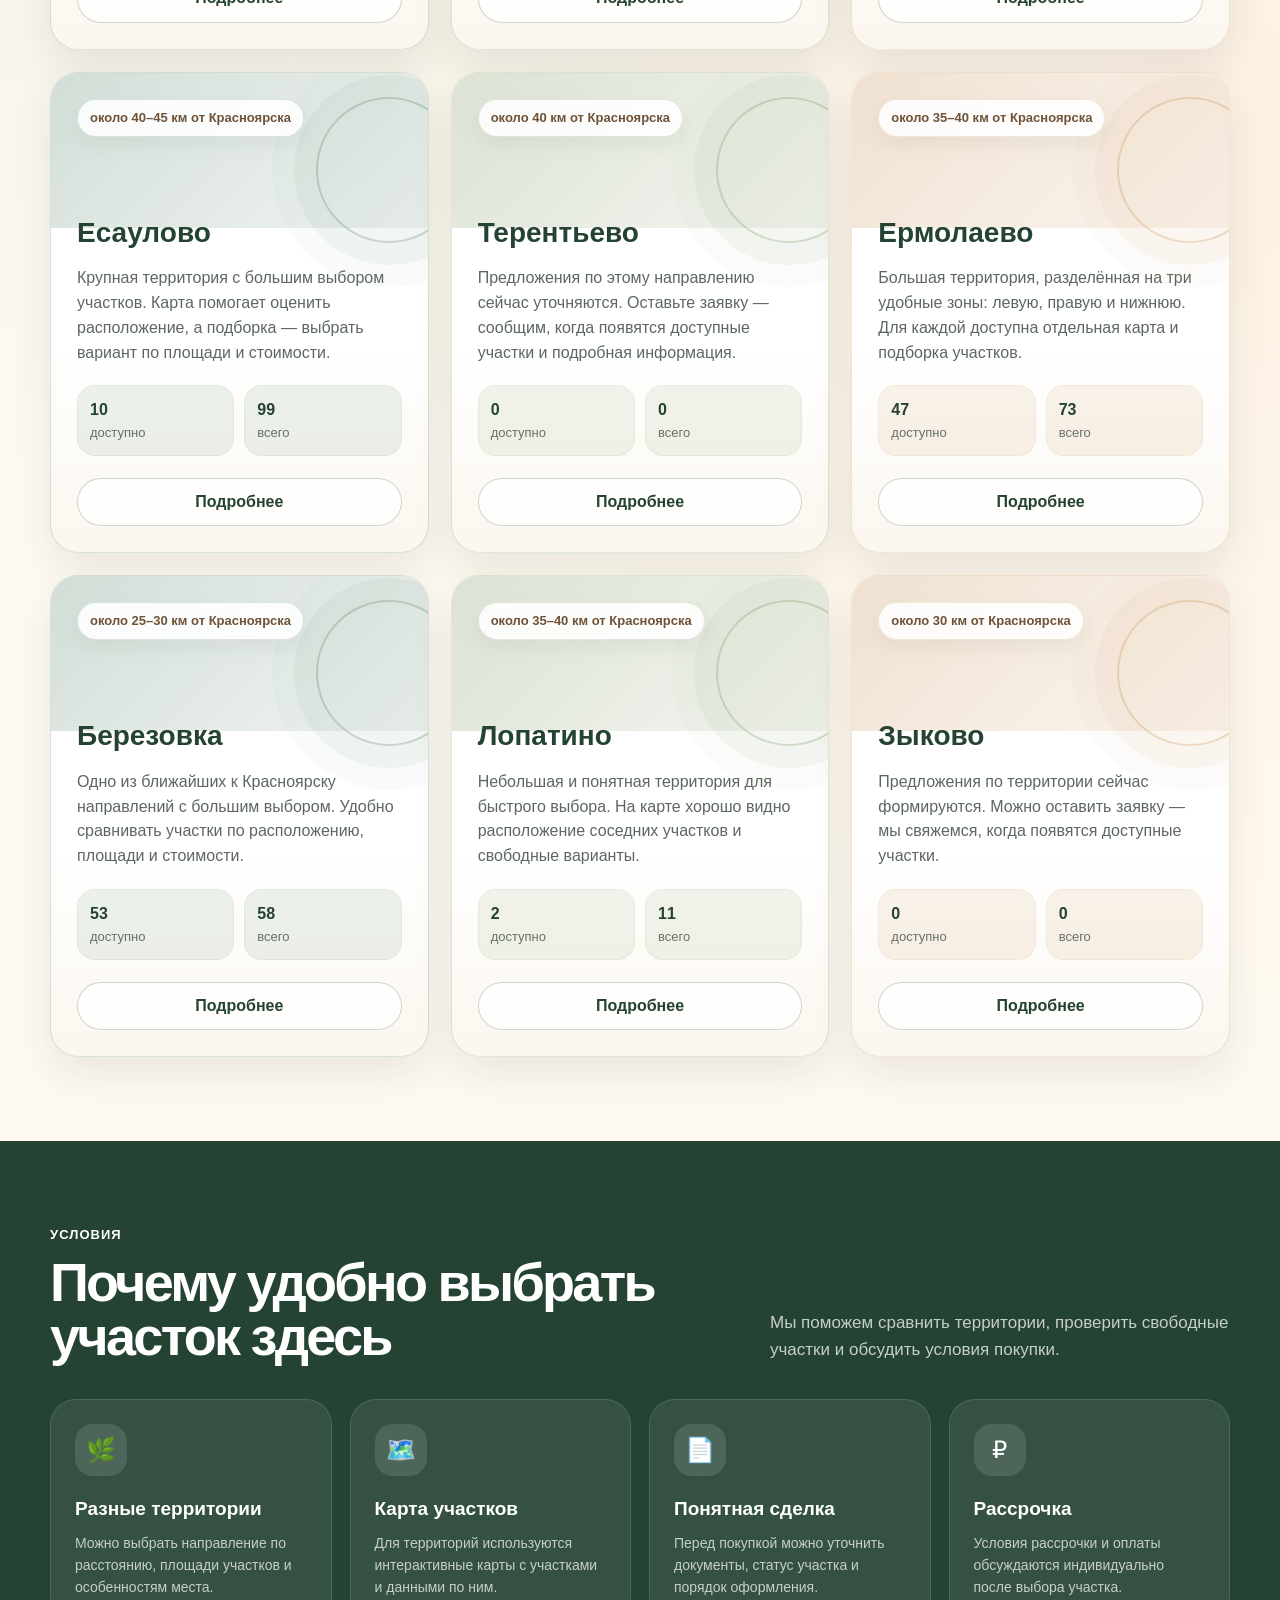
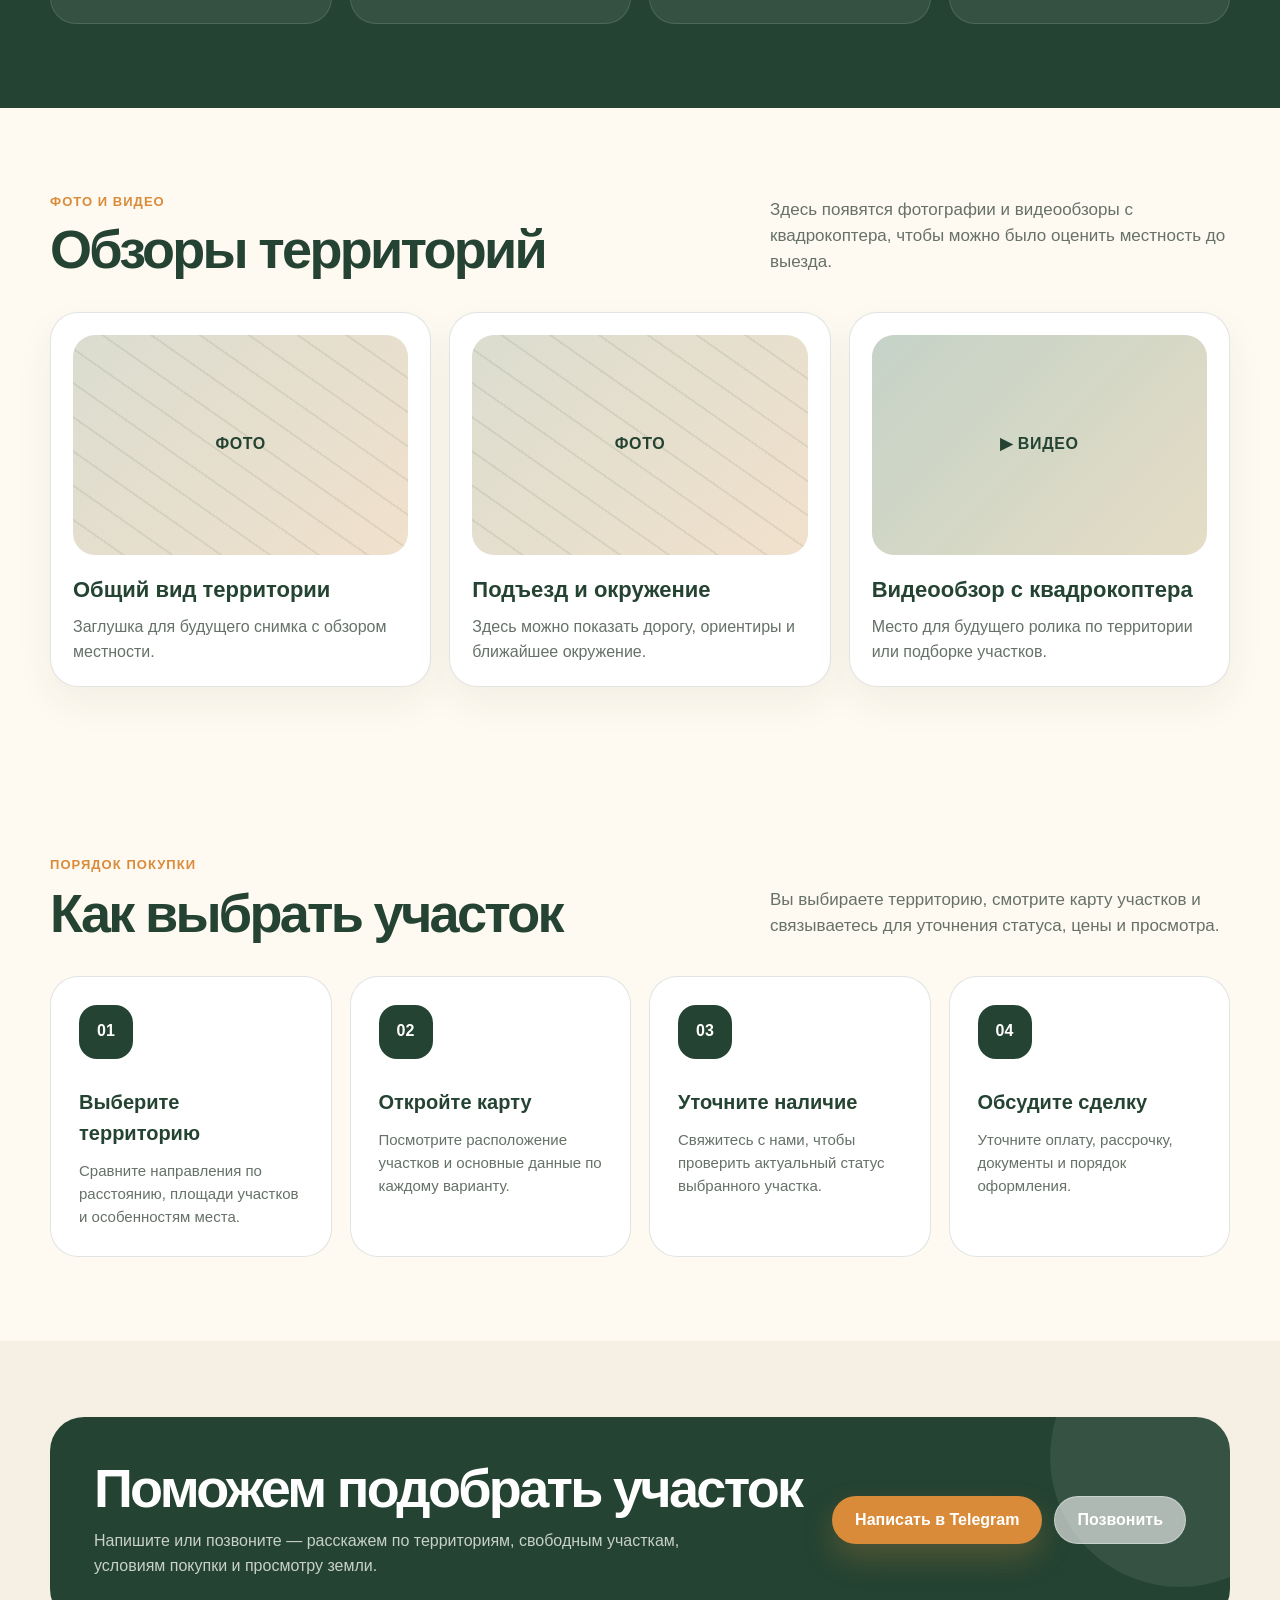
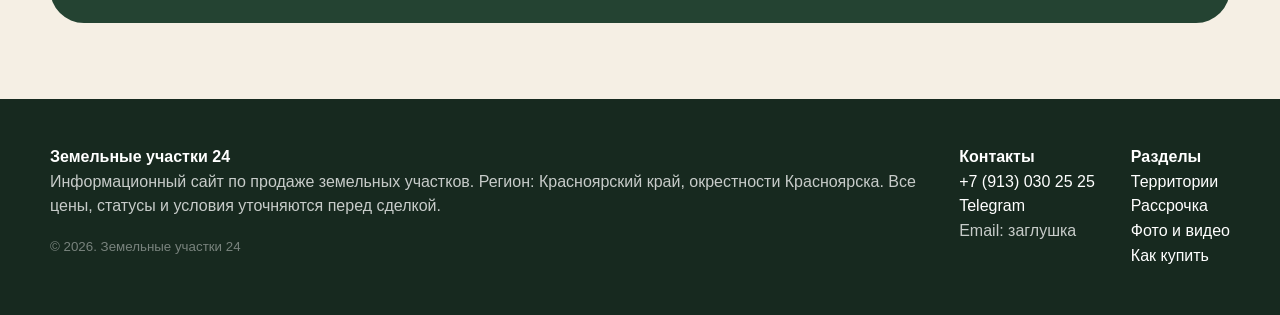
==== commit bbe5d360: "Обновлены логотип и оформление сайта" ====
--- a/index.html
+++ b/index.html
@@ -5,13 +5,14 @@
   <meta name="viewport" content="width=device-width, initial-scale=1.0" />
   <title>Земельные участки 24 — земельные участки в Красноярском крае</title>
   <link rel="stylesheet" href="style.css" />
+  <link rel="icon" href="assets/logo.webp" type="image/webp" />
 </head>
 <body>
   <header class="topbar">
     <div class="container header">
       <a class="brand" href="index.html" aria-label="На главную">
-        <span class="brand-mark">З</span>
-        <span>Земельные участки 24</span>
+        <span class="brand-mark"><img src="assets/logo.webp" alt="" width="48" height="48" /></span>
+        <span class="brand-name">Земельные участки 24</span>
       </a>
 
       <nav class="nav" aria-label="Основная навигация">
@@ -80,7 +81,7 @@
           <article class="territory-card">
             <span class="distance">около 60 км от Красноярска</span>
             <h3>Талое</h3>
-            <p>Территория примерно в 60 км от Красноярска. На странице представлена интерактивная карта и автоматически обновляемый список свободных участков.</p>
+            <p>Спокойное загородное направление с участками разной площади. На подробной странице можно сравнить расположение, свободные варианты и стоимость.</p>
             <div class="card-meta">
               <div class="meta-item"><strong data-plots-count="free" data-plots-count-source="site-data/taloe.json">64</strong>доступно</div>
               <div class="meta-item"><strong data-plots-count="total" data-plots-count-source="site-data/taloe.json">88</strong>всего</div>
@@ -91,7 +92,7 @@
           <article class="territory-card">
             <span class="distance">около 50–55 км от Красноярска</span>
             <h3>Устюг</h3>
-            <p>Загородная территория в направлении Устюга. Расположение участков, их площадь, кадастровые номера и актуальные статусы доступны на карте и в списке.</p>
+            <p>Загородное направление для тех, кто ищет землю вдали от городской суеты. На карте удобно сравнить участки и выбрать подходящий вариант.</p>
             <div class="card-meta">
               <div class="meta-item"><strong data-plots-count="free" data-plots-count-source="site-data/ustyug.json">4</strong>доступно</div>
               <div class="meta-item"><strong data-plots-count="total" data-plots-count-source="site-data/ustyug.json">11</strong>всего</div>
@@ -102,7 +103,7 @@
           <article class="territory-card">
             <span class="distance">около 45–50 км от Красноярска</span>
             <h3>Погорелка</h3>
-            <p>Территория в районе Погорелки с готовой схемой участков. Список рядом с картой показывает актуальные свободные варианты и обновляется из общей таблицы.</p>
+            <p>Территория с компактной и наглядной схемой участков. Подойдёт тем, кто хочет быстро сравнить соседние варианты и их расположение.</p>
             <div class="card-meta">
               <div class="meta-item"><strong data-plots-count="free" data-plots-count-source="site-data/pogorelka.json">1</strong>доступно</div>
               <div class="meta-item"><strong data-plots-count="total" data-plots-count-source="site-data/pogorelka.json">41</strong>всего</div>
@@ -113,7 +114,7 @@
           <article class="territory-card">
             <span class="distance">около 40–45 км от Красноярска</span>
             <h3>Есаулово</h3>
-            <p>Крупная территория в направлении Есаулово. Интерактивная карта помогает сравнить расположение участков, а список показывает свободные предложения и стоимость.</p>
+            <p>Крупная территория с большим выбором участков. Карта помогает оценить расположение, а подборка — выбрать вариант по площади и стоимости.</p>
             <div class="card-meta">
               <div class="meta-item"><strong data-plots-count="free" data-plots-count-source="site-data/esaulovo.json">10</strong>доступно</div>
               <div class="meta-item"><strong data-plots-count="total" data-plots-count-source="site-data/esaulovo.json">99</strong>всего</div>
@@ -124,7 +125,7 @@
           <article class="territory-card">
             <span class="distance">около 40 км от Красноярска</span>
             <h3>Терентьево</h3>
-            <p>Страница направления Терентьево уже подготовлена. Когда участки будут добавлены в рабочую таблицу, карта и список начнут обновляться по общей схеме.</p>
+            <p>Предложения по этому направлению сейчас уточняются. Оставьте заявку — сообщим, когда появятся доступные участки и подробная информация.</p>
             <div class="card-meta">
               <div class="meta-item"><strong data-plots-count="free" data-plots-count-source="site-data/terentevo.json">0</strong>доступно</div>
               <div class="meta-item"><strong data-plots-count="total" data-plots-count-source="site-data/terentevo.json">0</strong>всего</div>
@@ -135,7 +136,7 @@
           <article class="territory-card">
             <span class="distance">около 35–40 км от Красноярска</span>
             <h3>Ермолаево</h3>
-            <p>Территория разделена на три группы с отдельными картами и списками: левая, правая и нижняя.</p>
+            <p>Большая территория, разделённая на три удобные зоны: левую, правую и нижнюю. Для каждой доступна отдельная карта и подборка участков.</p>
             <div class="card-meta">
               <div class="meta-item"><strong data-plots-count-aggregate="free" data-plots-aggregate-sources="site-data/ermolaevo_levoe.json,site-data/ermolaevo_pravoe.json,site-data/ermolaevo_nizhnee.json">47</strong>доступно</div>
               <div class="meta-item"><strong data-plots-count-aggregate="total" data-plots-aggregate-sources="site-data/ermolaevo_levoe.json,site-data/ermolaevo_pravoe.json,site-data/ermolaevo_nizhnee.json">73</strong>всего</div>
@@ -146,7 +147,7 @@
           <article class="territory-card">
             <span class="distance">около 25–30 км от Красноярска</span>
             <h3>Березовка</h3>
-            <p>Одно из наиболее близких к Красноярску направлений. На карте можно посмотреть взаимное расположение участков, а в списке — их текущий статус и основные данные.</p>
+            <p>Одно из ближайших к Красноярску направлений с большим выбором. Удобно сравнивать участки по расположению, площади и стоимости.</p>
             <div class="card-meta">
               <div class="meta-item"><strong data-plots-count="free" data-plots-count-source="site-data/berezovka.json">53</strong>доступно</div>
               <div class="meta-item"><strong data-plots-count="total" data-plots-count-source="site-data/berezovka.json">58</strong>всего</div>
@@ -157,7 +158,7 @@
           <article class="territory-card">
             <span class="distance">около 35–40 км от Красноярска</span>
             <h3>Лопатино</h3>
-            <p>Небольшая группа участков в направлении Лопатино. Карта позволяет быстро оценить их расположение, а список автоматически показывает актуально свободные варианты.</p>
+            <p>Небольшая и понятная территория для быстрого выбора. На карте хорошо видно расположение соседних участков и свободные варианты.</p>
             <div class="card-meta">
               <div class="meta-item"><strong data-plots-count="free" data-plots-count-source="site-data/lopatino.json">2</strong>доступно</div>
               <div class="meta-item"><strong data-plots-count="total" data-plots-count-source="site-data/lopatino.json">11</strong>всего</div>
@@ -168,7 +169,7 @@
           <article class="territory-card">
             <span class="distance">около 30 км от Красноярска</span>
             <h3>Зыково</h3>
-            <p>Страница территории Зыково готова к наполнению. После появления кадастровых номеров в таблице участки автоматически появятся в списке и на обновлённой карте.</p>
+            <p>Предложения по территории сейчас формируются. Можно оставить заявку — мы свяжемся, когда появятся доступные участки.</p>
             <div class="card-meta">
               <div class="meta-item"><strong data-plots-count="free" data-plots-count-source="site-data/zykovo.json">0</strong>доступно</div>
               <div class="meta-item"><strong data-plots-count="total" data-plots-count-source="site-data/zykovo.json">0</strong>всего</div>
--- a/style.css
+++ b/style.css
@@ -647,3 +647,158 @@
   }
 }
 
+/* ===== Косметическое обновление: логотип, карточки и мобильная навигация ===== */
+.brand-mark {
+  width: 50px;
+  height: 50px;
+  padding: 0;
+  overflow: hidden;
+  background: transparent;
+  box-shadow: 0 10px 26px rgba(36, 67, 50, 0.18);
+  flex: 0 0 auto;
+}
+.brand-mark img {
+  width: 100%;
+  height: 100%;
+  object-fit: cover;
+}
+.brand-name {
+  line-height: 1.15;
+}
+
+.territory-card {
+  --card-accent-rgb: 63, 111, 82;
+  min-height: 390px;
+  background: linear-gradient(180deg, #ffffff 0%, #ffffff 58%, #fbf7ef 100%);
+  border-color: rgba(var(--card-accent-rgb), 0.20);
+  box-shadow: 0 18px 42px rgba(38, 48, 42, 0.09);
+}
+.territory-card:nth-child(3n + 2) { --card-accent-rgb: 101, 129, 67; }
+.territory-card:nth-child(3n) { --card-accent-rgb: 190, 126, 52; }
+.territory-card::before {
+  height: 155px;
+  background:
+    linear-gradient(135deg, rgba(var(--card-accent-rgb), 0.23), rgba(var(--card-accent-rgb), 0.07)),
+    radial-gradient(circle at 18% 28%, rgba(255,255,255,.74), transparent 34%);
+}
+.territory-card::after {
+  right: -34px;
+  top: 24px;
+  width: 142px;
+  height: 142px;
+  border: 2px solid rgba(var(--card-accent-rgb), 0.24);
+  background: rgba(var(--card-accent-rgb), 0.07);
+  box-shadow:
+    0 0 0 22px rgba(var(--card-accent-rgb), 0.055),
+    0 0 0 44px rgba(var(--card-accent-rgb), 0.026);
+}
+.territory-card .distance {
+  background: rgba(255,255,255,.88);
+  border: 1px solid rgba(var(--card-accent-rgb), 0.18);
+  box-shadow: 0 8px 20px rgba(38, 48, 42, 0.06);
+}
+.territory-card h3 {
+  font-size: 28px;
+}
+.territory-card p {
+  color: #5c685f;
+}
+.territory-card .meta-item {
+  background: rgba(var(--card-accent-rgb), 0.09);
+  border: 1px solid rgba(var(--card-accent-rgb), 0.08);
+}
+.territory-card .btn-outline {
+  background: rgba(255,255,255,.82);
+}
+.territory-card:hover::after {
+  transform: translate(-4px, 4px);
+}
+.territory-card::after {
+  transition: transform .25s ease;
+}
+
+.detail-card h3::after {
+  content: "";
+  display: block;
+  width: 38px;
+  height: 3px;
+  margin-top: 10px;
+  border-radius: 999px;
+  background: var(--orange);
+  opacity: .78;
+}
+
+@media (max-width: 640px) {
+  body { padding-bottom: 0; }
+  .topbar {
+    position: static;
+    backdrop-filter: none;
+  }
+  .header {
+    gap: 10px;
+    padding: 10px 0;
+  }
+  .brand {
+    gap: 9px;
+    min-width: 0;
+  }
+  .brand-mark {
+    width: 42px;
+    height: 42px;
+  }
+  .brand-name {
+    max-width: 118px;
+    font-size: 15px;
+    letter-spacing: 0;
+  }
+  .header-contacts {
+    gap: 8px;
+    margin-left: auto;
+  }
+  .header-contacts .phone {
+    display: grid;
+    width: 42px;
+    min-width: 42px;
+    height: 42px;
+    place-items: center;
+    border-radius: 50%;
+    background: var(--green-3);
+    font-size: 0;
+  }
+  .header-contacts .phone::before {
+    content: "☎";
+    font-size: 18px;
+    line-height: 1;
+  }
+  .header-contacts .btn {
+    min-height: 42px;
+    padding: 0 16px;
+    font-size: 14px;
+  }
+  .mobile-contact-bar {
+    display: none;
+  }
+  .territory-card {
+    min-height: 365px;
+  }
+  .territory-card h3 {
+    font-size: 27px;
+  }
+}
+
+@media (max-width: 390px) {
+  .brand-name {
+    max-width: 92px;
+    font-size: 14px;
+  }
+  .header-contacts .phone {
+    width: 38px;
+    min-width: 38px;
+    height: 38px;
+  }
+  .header-contacts .btn {
+    min-height: 38px;
+    padding: 0 13px;
+    font-size: 13px;
+  }
+}
